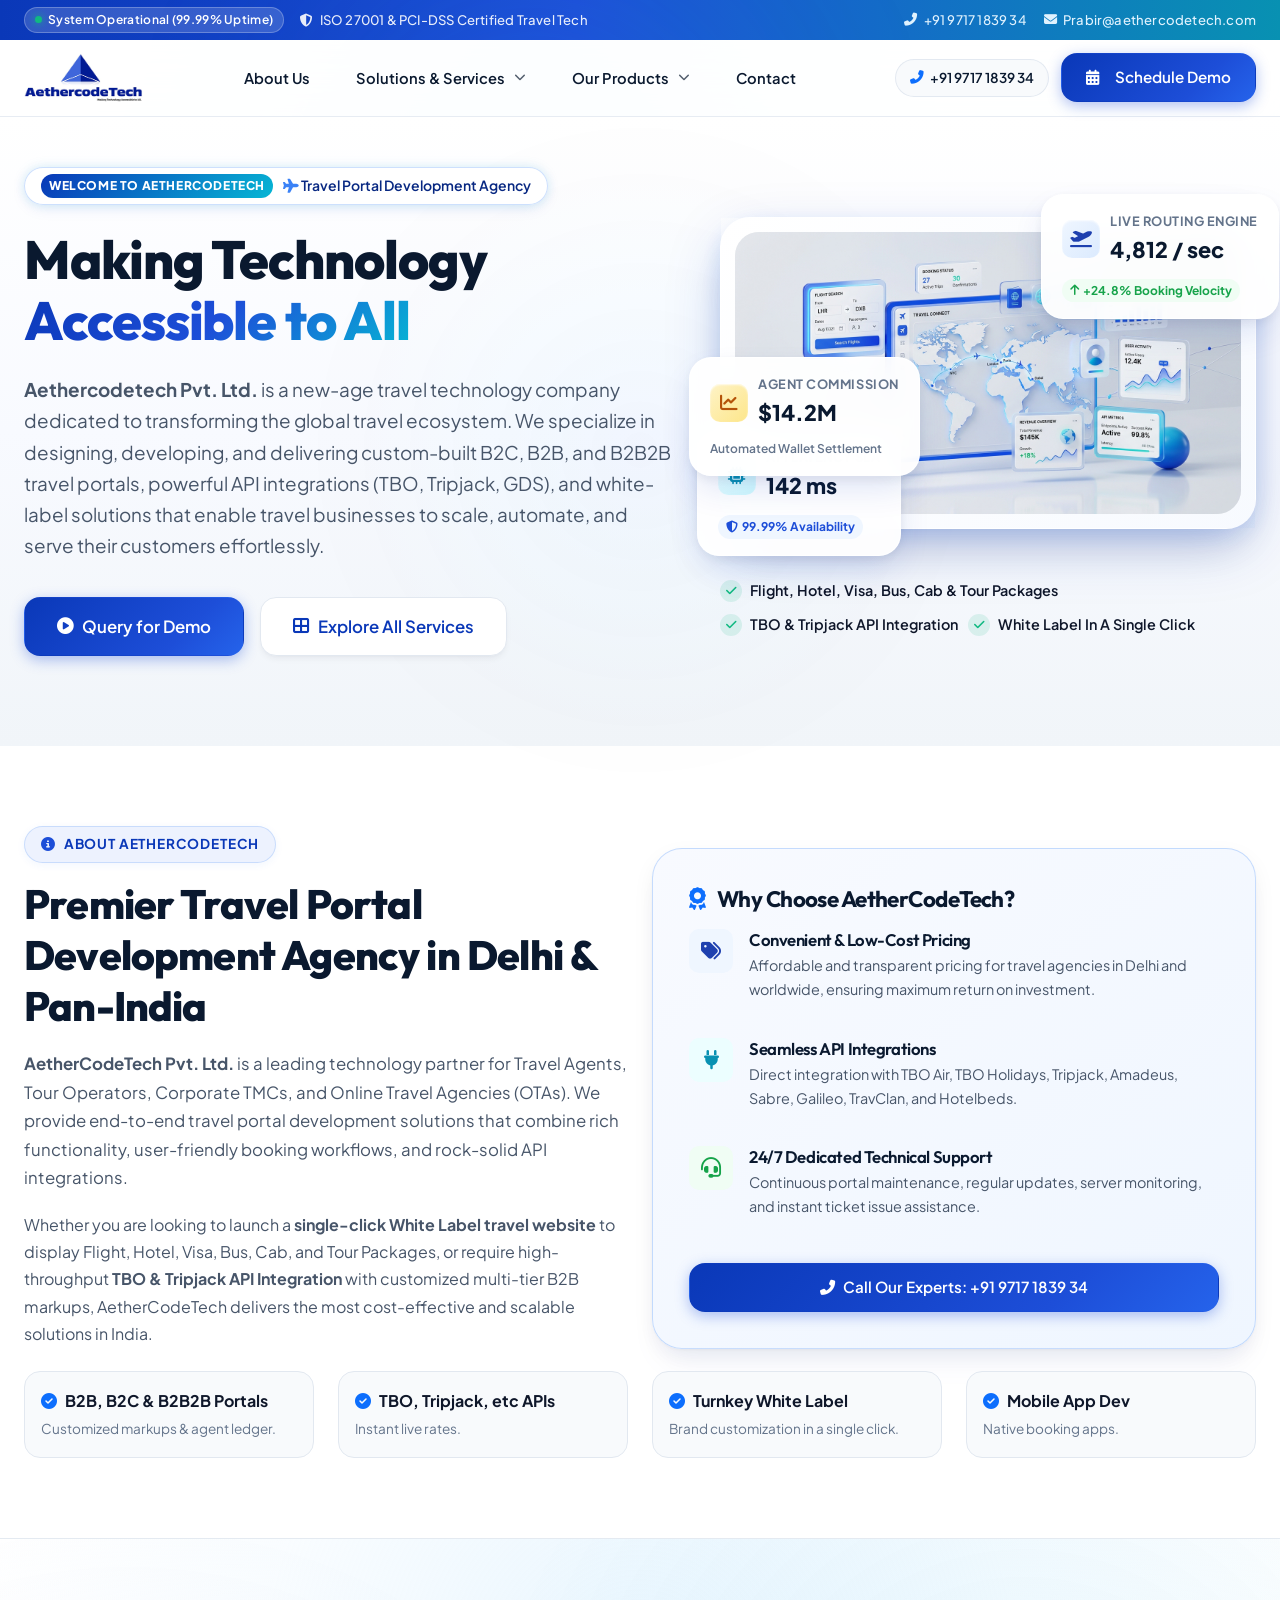
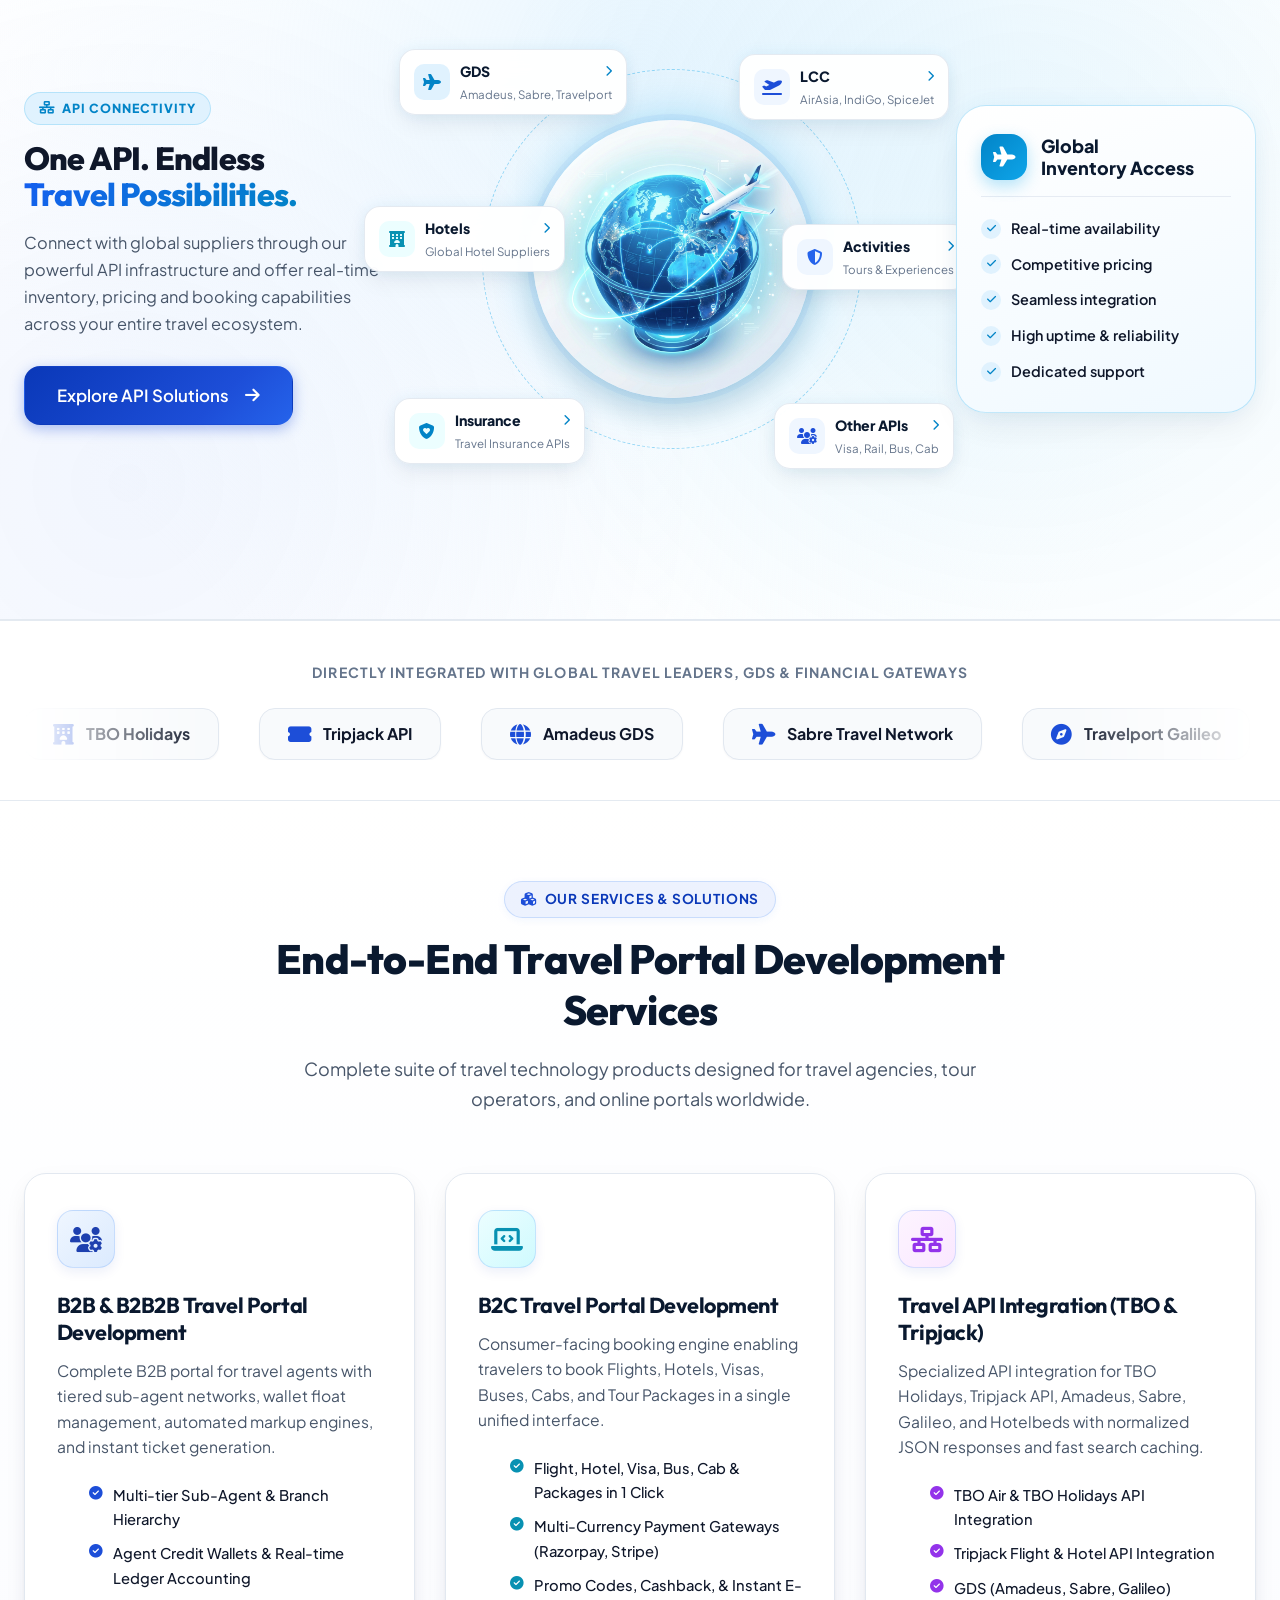
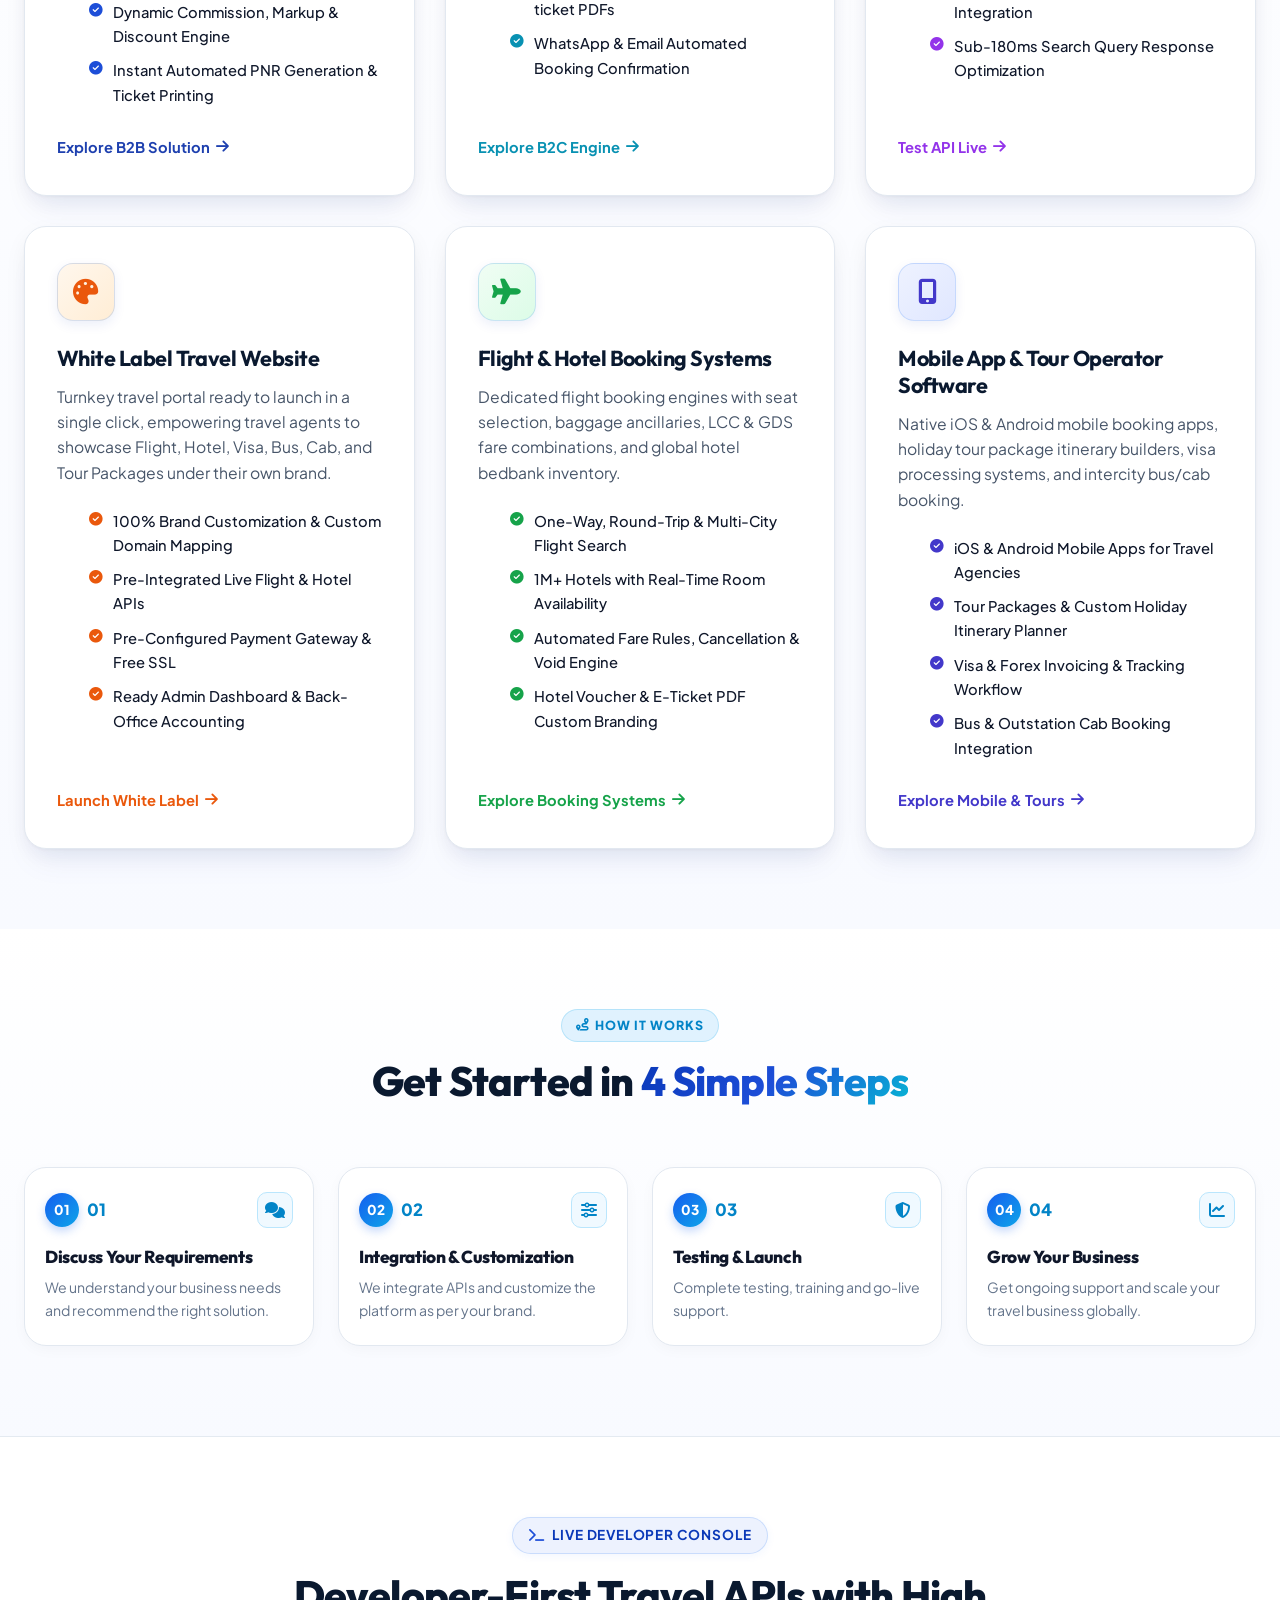
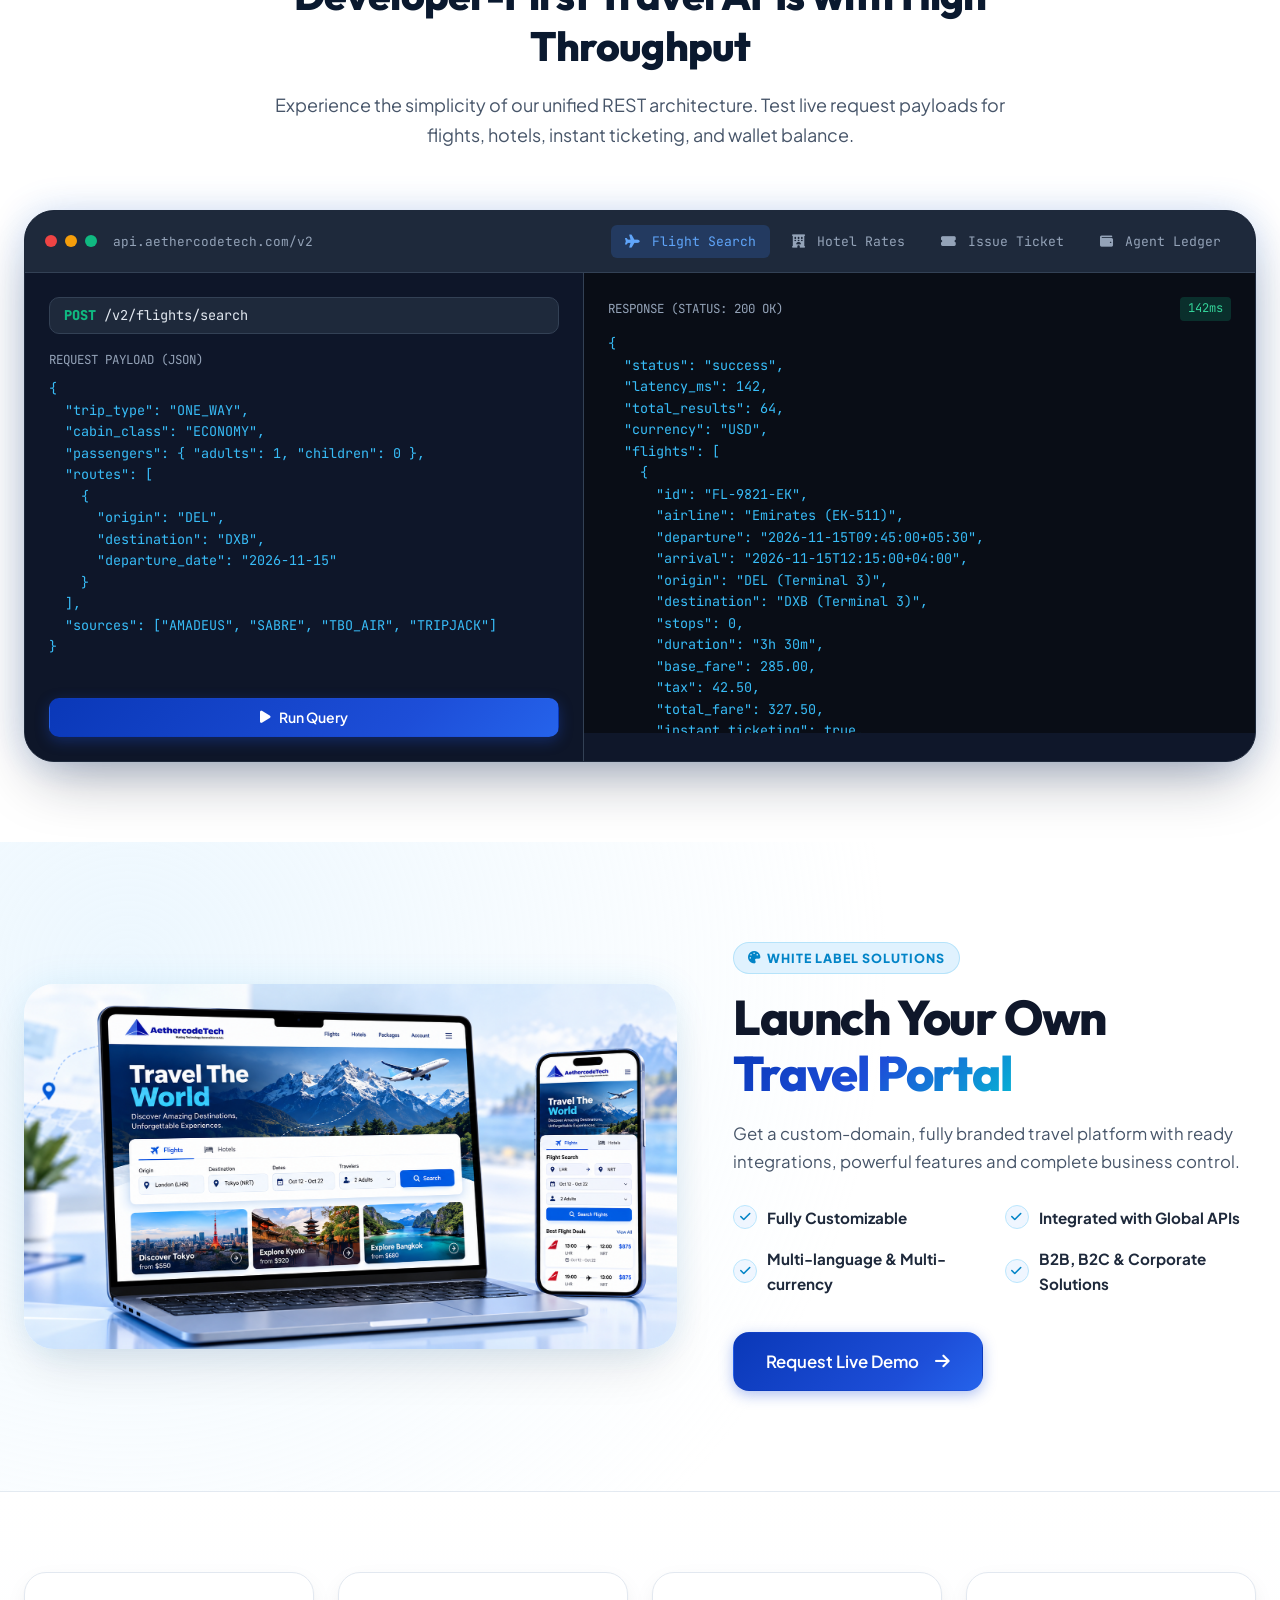
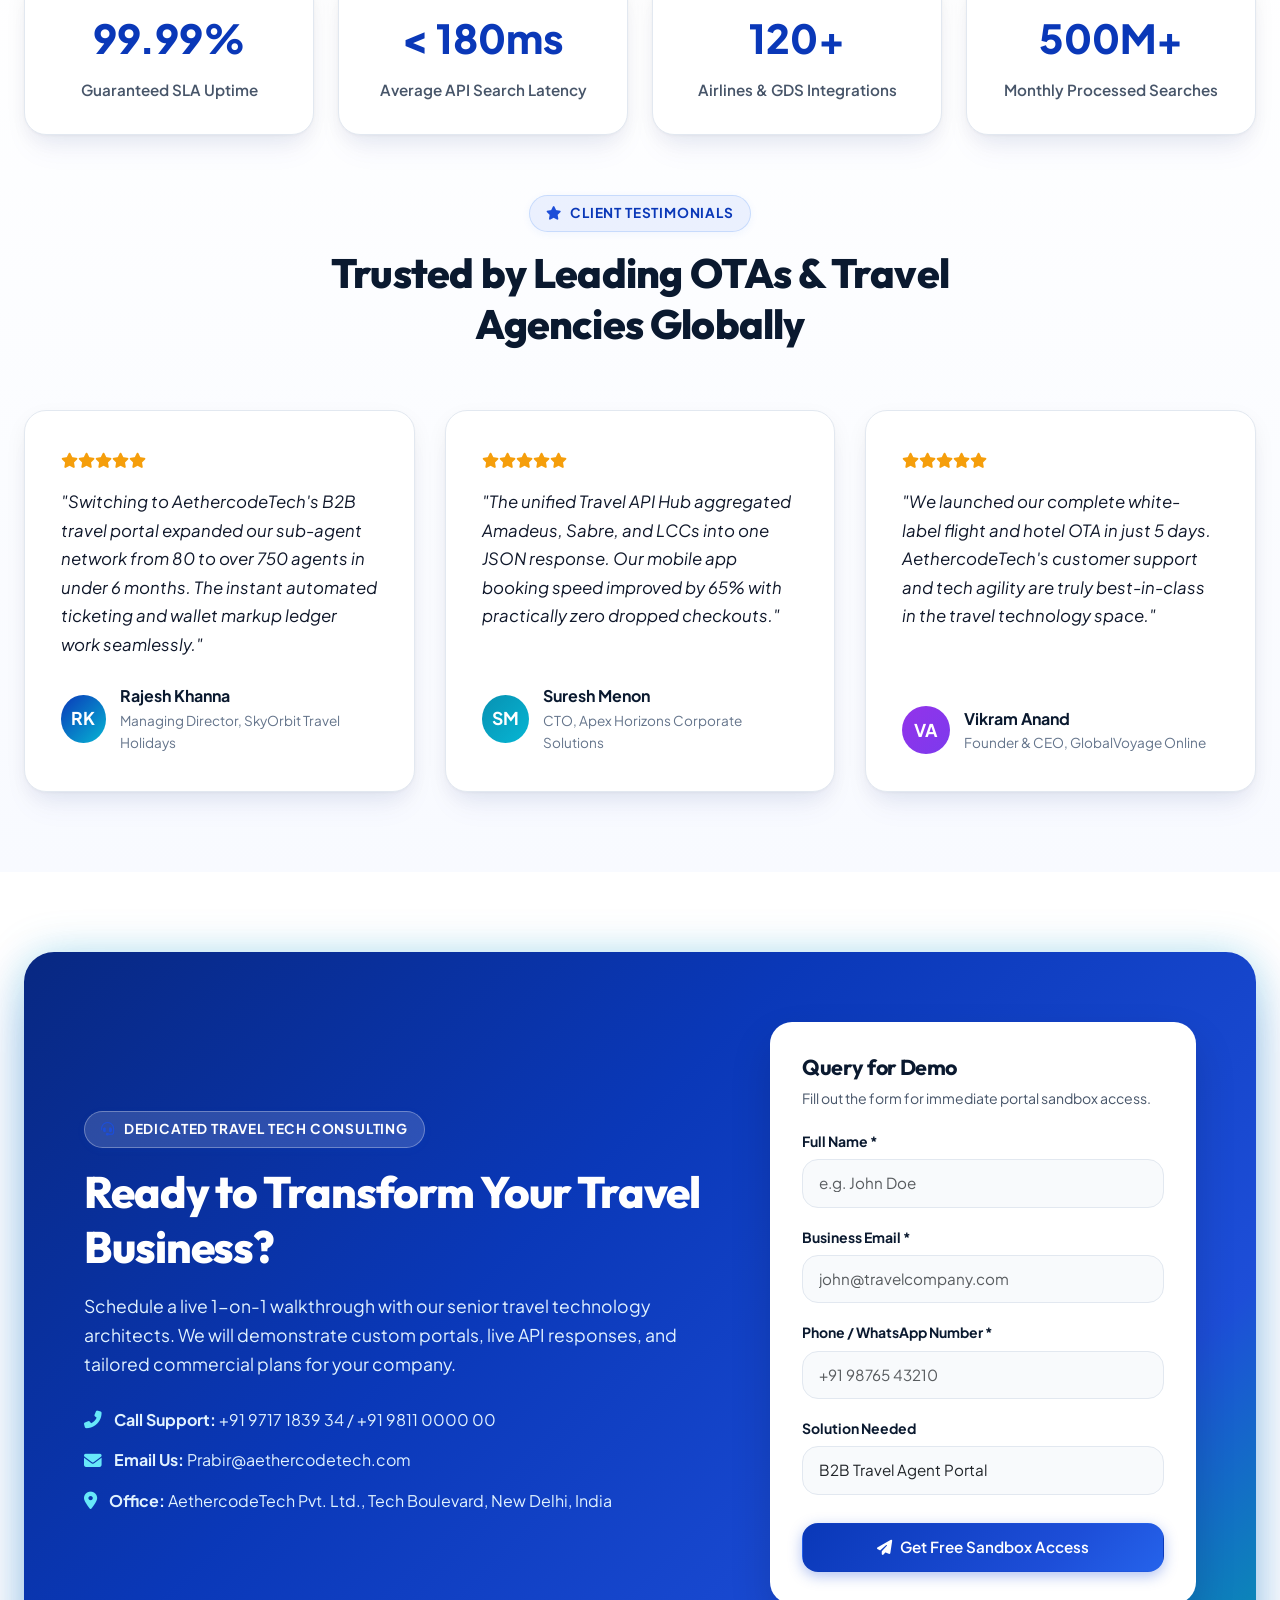
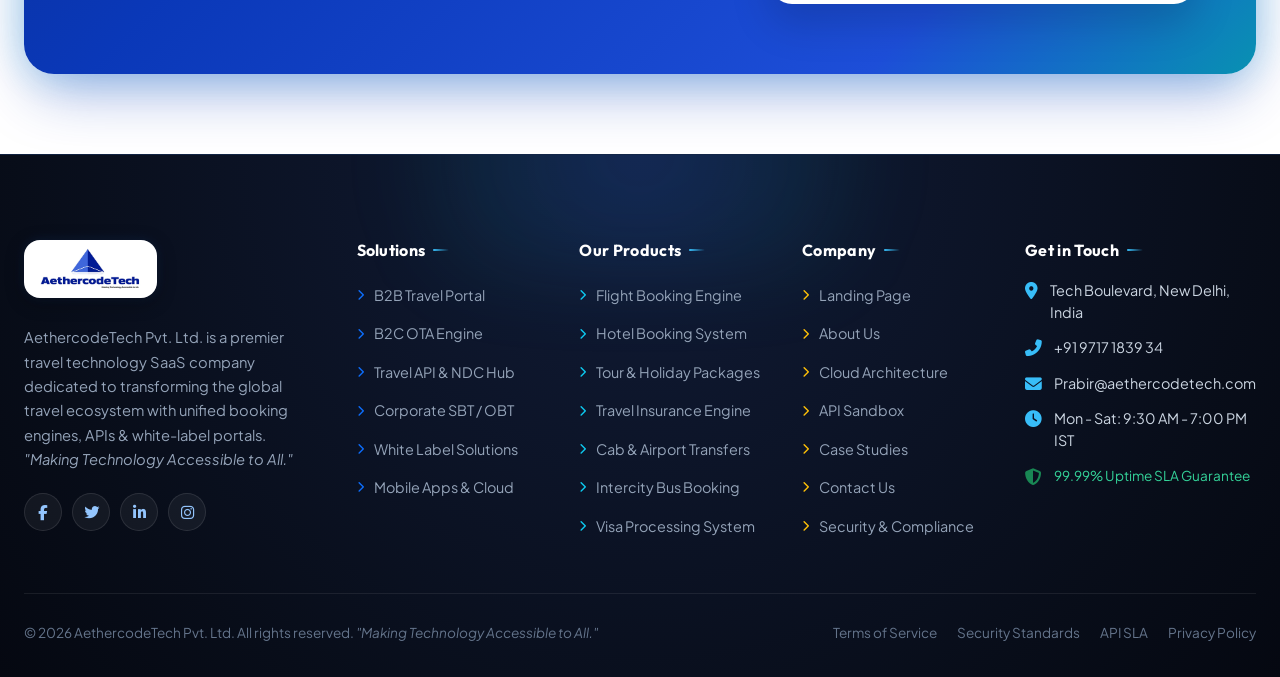
==== index.html @ 8afd0319 "'ewn'" ====
<!DOCTYPE html>
<html lang="en">

<head>
  <meta charset="UTF-8">
  <meta name="viewport" content="width=device-width, initial-scale=1.0">
  <title>AethercodeTech | Travel Technology Solutions & Enterprise B2B/B2C Portals</title>

  <!-- SEO Meta Tags -->
  <meta name="description"
    content="AethercodeTech is a premier travel technology SaaS company providing custom B2B/B2C travel portals, GDS & NDC API integrations, white-label booking engines, and corporate travel software. Making Technology Accessible to All.">
  <meta name="keywords"
    content="AethercodeTech, Travel Portal Development, B2B Travel Portal, B2C Travel Portal, Travel API Integration, Amadeus API, Sabre GDS, TBO Holidays API, Tripjack Integration, White Label Travel Website, Corporate Self Booking Tool, Travel Technology Company Delhi India">
  <meta name="robots" content="index, follow">

  <!-- Open Graph / Social Meta -->
  <meta property="og:type" content="website">
  <meta property="og:url" content="https://aethercodetech.com/">
  <meta property="og:title" content="AethercodeTech - Making Technology Accessible to All">
  <meta property="og:description"
    content="Next-Generation Travel Technology SaaS Platform, Custom Portals, and Unified Travel APIs.">
  <meta property="og:image" content="assets/images/logo.png">

  <!-- Favicon -->
  <link rel="icon" type="image/png" href="assets/images/logo.png">

  <!-- Google Fonts: Plus Jakarta Sans & JetBrains Mono -->
  <link rel="preconnect" href="https://fonts.googleapis.com">
  <link rel="preconnect" href="https://fonts.gstatic.com" crossorigin>
  <link
    href="https://fonts.googleapis.com/css2?family=Plus+Jakarta+Sans:ital,wght@0,300;0,400;0,500;0,600;0,700;0,800;1,400;1,600&family=JetBrains+Mono:wght@400;500;600&display=swap"
    rel="stylesheet">

  <!-- Bootstrap 5.3.3 CSS & Bootstrap Icons -->
  <link href="https://cdn.jsdelivr.net/npm/bootstrap@5.3.3/dist/css/bootstrap.min.css" rel="stylesheet"
    integrity="sha384-QWTKZyjpPEjISv5WaRU9OFeRpok6YctnYmDr5pNlyT2bRjXh0JMhjY6hW+ALEwIH" crossorigin="anonymous">
  <link rel="stylesheet" href="https://cdn.jsdelivr.net/npm/bootstrap-icons@1.11.3/font/bootstrap-icons.min.css">

  <!-- FontAwesome 6.5.2 Icons -->
  <link rel="stylesheet" href="https://cdnjs.cloudflare.com/ajax/libs/font-awesome/6.5.2/css/all.min.css"
    integrity="sha512-SnH5WK+bZxgPHs44uWIX+LLJAJ9/2PkPKZ5QiAj6Ta86w+fsb2TkcmfRyVX3pBnMFcV7oQPJkl9QevSCWr3W6A=="
    crossorigin="anonymous" referrerpolicy="no-referrer">

  <!-- Custom Theme & Component Stylesheets -->
  <link rel="stylesheet" href="assets/css/theme.css">
  <link rel="stylesheet" href="assets/css/components.css">
  <link rel="stylesheet" href="assets/css/animations.css">

  <!-- AOS (Animate On Scroll) CSS -->
  <link rel="stylesheet" href="https://cdn.jsdelivr.net/npm/aos@2.3.4/dist/aos.css">
</head>

<body>

  <!-- Ambient Light Particle & Glow Canvas -->
  <canvas id="ambient-canvas"></canvas>

  <!-- Ambient Blue Lighting Blobs -->
  <div class="bg-ambient-glow glow-blue-1"></div>
  <div class="bg-ambient-glow glow-blue-2"></div>
  <div class="bg-ambient-glow glow-blue-3"></div>

  <!-- Top Announcement Bar -->
  <div class="top-announcement-bar">
    <div class="container container-wide">
      <div class="announcement-inner">
        <div class="announcement-left">
          <span class="status-badge"><span class="status-dot"></span> System Operational (99.99% Uptime)</span>
          <span class="d-none d-md-inline" style="opacity: 0.9;"><i class="fas fa-shield-alt me-1"></i> ISO 27001 &
            PCI-DSS Certified Travel Tech</span>
        </div>
        <div class="announcement-right">
          <a href="tel:+919717183934" class="announcement-link"><i class="fas fa-phone-alt"></i> +91 9717 1839 34</a>
          <a href="mailto:Prabir@aethercodetech.com" class="announcement-link"><i class="fas fa-envelope"></i>
            Prabir@aethercodetech.com</a>
        </div>
      </div>
    </div>
  </div>

  <!-- Main Navigation Header -->
  <header class="site-header">
    <div class="container container-wide">
      <div class="navbar-container">
        <!-- Logo -->
        <a href="#hero" class="brand-logo-wrapper">
          <img src="assets/images/logo.png" alt="AethercodeTech Logo" class="brand-logo-img">
        </a>

        <!-- Desktop Navigation Links with SaaS Dropdowns -->
        <nav>
          <ul class="nav-links">
            <li class="nav-item"><a href="about.html" class="nav-link">About Us</a></li>
            <!-- Dropdown 1: Solutions & Services -->
            <li class="nav-item dropdown">
              <a href="services.html" class="nav-link">
                Solutions & Services <i class="fas fa-chevron-down ms-1"></i>
              </a>
              <div class="dropdown-menu-custom dropdown-solutions">
                <div class="dropdown-grid-2">
                  <a href="services.html#tab-b2b" class="dropdown-item-card">
                    <div class="dropdown-item-icon"><i class="fas fa-users-cog"></i></div>
                    <div>
                      <div class="dropdown-item-title">B2B Agent Portal</div>
                      <div class="dropdown-item-desc">Multi-tier agency network, markups & credit wallet ledger.</div>
                    </div>
                  </a>
                  <a href="services.html#tab-b2c" class="dropdown-item-card">
                    <div class="dropdown-item-icon" style="background: #ecfeff; color: #0891b2;"><i
                        class="fas fa-globe"></i></div>
                    <div>
                      <div class="dropdown-item-title">B2C OTA Engine</div>
                      <div class="dropdown-item-desc">High-speed flight, hotel & package consumer booking engine.</div>
                    </div>
                  </a>
                  <a href="services.html#tab-api" class="dropdown-item-card">
                    <div class="dropdown-item-icon" style="background: #fdf4ff; color: #9333ea;"><i
                        class="fas fa-network-wired"></i></div>
                    <div>
                      <div class="dropdown-item-title">Travel API & NDC Hub</div>
                      <div class="dropdown-item-desc">Unified REST API for 120+ airlines, GDS & 1M+ hotels.</div>
                    </div>
                  </a>
                  <a href="services.html#tab-sbt" class="dropdown-item-card">
                    <div class="dropdown-item-icon" style="background: #f0fdf4; color: #16a34a;"><i
                        class="fas fa-building"></i></div>
                    <div>
                      <div class="dropdown-item-title">Corporate Travel (SBT)</div>
                      <div class="dropdown-item-desc">Policy compliance, manager approvals & GST invoicing.</div>
                    </div>
                  </a>
                  <a href="services.html#tab-whitelabel" class="dropdown-item-card">
                    <div class="dropdown-item-icon" style="background: #fff7ed; color: #ea580c;"><i
                        class="fas fa-palette"></i></div>
                    <div>
                      <div class="dropdown-item-title">White-Label Portals</div>
                      <div class="dropdown-item-desc">Launch turnkey branded travel agency portal in 7 days.</div>
                    </div>
                  </a>
                  <a href="services.html#tab-mobile" class="dropdown-item-card">
                    <div class="dropdown-item-icon" style="background: #eef2ff; color: #4338ca;"><i
                        class="fas fa-mobile-alt"></i></div>
                    <div>
                      <div class="dropdown-item-title">Mobile Apps & Cloud IT</div>
                      <div class="dropdown-item-desc">iOS & Android Flutter apps, microservices & ERP sync.</div>
                    </div>
                  </a>
                </div>
                <div class="dropdown-bottom-bar">
                  <span><i class="fas fa-bolt text-primary me-1"></i> Need custom architectural integration?</span>
                  <a href="services.html" class="trigger-demo-modal">Consult Our Solutions Architect <i
                      class="fas fa-arrow-right"></i></a>
                </div>
              </div>
            </li>

            <!-- Dropdown 2: Our Products -->
            <li class="nav-item dropdown">
              <a href="products.html" class="nav-link">
                Our Products <i class="fas fa-chevron-down ms-1"></i>
              </a>
              <div class="dropdown-menu-custom dropdown-products-mega">
                <div class="dropdown-products-container">

                  <!-- Left / Center: Categorized Products -->
                  <div class="dropdown-products-main">

                    <!-- Category 1: Core Travel Engines -->
                    <div class="dropdown-col">
                      <div class="dropdown-col-heading">
                        <i class="fas fa-layer-group text-primary me-2"></i> Travel Booking Engines
                      </div>
                      <div class="dropdown-items-stack">
                        <a href="products.html#tab-flight" class="dropdown-item-card">
                          <div class="dropdown-item-icon icon-blue"><i class="fas fa-plane-departure"></i></div>
                          <div class="dropdown-item-content">
                            <div class="dropdown-item-title">Flight Booking Engine</div>
                            <div class="dropdown-item-desc">GDS, LCC & NDC aggregation with auto-ticketing.</div>
                          </div>
                        </a>
                        <a href="products.html#tab-hotel" class="dropdown-item-card">
                          <div class="dropdown-item-icon icon-cyan"><i class="fas fa-hotel"></i></div>
                          <div class="dropdown-item-content">
                            <div class="dropdown-item-title">Hotel Booking System</div>
                            <div class="dropdown-item-desc">1M+ global hotels with real-time rate parity.</div>
                          </div>
                        </a>
                        <a href="products.html#tab-tours" class="dropdown-item-card">
                          <div class="dropdown-item-icon icon-teal"><i class="fas fa-umbrella-beach"></i></div>
                          <div class="dropdown-item-content">
                            <div class="dropdown-item-title">Tour & Holiday Packages</div>
                            <div class="dropdown-item-desc">Dynamic holiday itineraries & quotation engine.</div>
                          </div>
                        </a>
                        <a href="products.html#tab-insurance" class="dropdown-item-card">
                          <div class="dropdown-item-icon icon-emerald"><i class="fas fa-shield-heart"></i></div>
                          <div class="dropdown-item-content">
                            <div class="dropdown-item-title">Travel Insurance Engine</div>
                            <div class="dropdown-item-desc">Overseas, domestic & instant policy issuance.</div>
                          </div>
                        </a>
                      </div>
                    </div>

                    <!-- Category 2: Mobility & Ancillaries -->
                    <div class="dropdown-col">
                      <div class="dropdown-col-heading">
                        <i class="fas fa-route text-primary me-2"></i> Mobility & Ancillary Services
                      </div>
                      <div class="dropdown-items-stack">
                        <a href="products.html#tab-cabs" class="dropdown-item-card">
                          <div class="dropdown-item-icon icon-amber"><i class="fas fa-taxi"></i></div>
                          <div class="dropdown-item-content">
                            <div class="dropdown-item-title">Cab & Airport Transfers</div>
                            <div class="dropdown-item-desc">Outstation, local & transfer dispatch integrations.</div>
                          </div>
                        </a>
                        <a href="products.html#tab-bus" class="dropdown-item-card">
                          <div class="dropdown-item-icon icon-rose"><i class="fas fa-bus"></i></div>
                          <div class="dropdown-item-content">
                            <div class="dropdown-item-title">Intercity Bus Booking</div>
                            <div class="dropdown-item-desc">Pan-India bus routes with seat deck selector.</div>
                          </div>
                        </a>
                        <a href="products.html#tab-visa" class="dropdown-item-card">
                          <div class="dropdown-item-icon icon-purple"><i class="fas fa-passport"></i></div>
                          <div class="dropdown-item-content">
                            <div class="dropdown-item-title">Visa Processing System</div>
                            <div class="dropdown-item-desc">eVisa applications, checklist & live tracking.</div>
                          </div>
                        </a>
                      </div>
                    </div>

                  </div>

                  <!-- Right Column: Featured Spotlight Card -->
                  <div class="dropdown-spotlight-card">
                    <div>
                      <div class="spotlight-badge"><i class="fas fa-layer-group text-primary"></i> Standalone & API Suites</div>
                      <div class="spotlight-img-wrap">
                        <div class="spotlight-card-icon"><i class="fas fa-cubes"></i></div>
                        <h4 class="spotlight-title">Unified Booking Engines</h4>
                      </div>
                      <p class="spotlight-desc">Modular booking engines for Flights, Hotels, Tours, Visas, Buses, Cabs & Insurance with live UI designs.</p>
                      <ul class="spotlight-list">
                        <li><i class="fas fa-check-circle text-success"></i> Standalone or API integrations</li>
                        <li><i class="fas fa-check-circle text-success"></i> Real-time multi-supplier inventory</li>
                        <li><i class="fas fa-check-circle text-success"></i> White-label ready interfaces</li>
                      </ul>
                    </div>
                    <a href="products.html" class="btn btn-primary btn-sm w-100 mt-2">
                      <i class="fas fa-layer-group me-1"></i> View All Products
                    </a>
                  </div>

                </div>

                <!-- Dropdown Footer -->
                <div class="dropdown-bottom-bar">
                  <div class="dropdown-bottom-links">
                    <a href="#api-sandbox"><i class="fas fa-terminal text-primary me-1"></i> Interactive API Sandbox</a>
                    <span class="dropdown-divider-dot">•</span>
                    <a href="about.html#architecture"><i class="fas fa-server text-primary me-1"></i> Cloud Architecture</a>
                    <span class="dropdown-divider-dot">•</span>
                    <a href="mailto:Prabir@aethercodetech.com"><i class="fas fa-headset text-primary me-1"></i> 24/7 Tech Support</a>
                  </div>
                  <a href="products.html" class="dropdown-view-all">
                    Explore All Products <i class="fas fa-arrow-right ms-1"></i>
                  </a>
                </div>

              </div>
            </li>
            <li class="nav-item"><a href="contact.html" class="nav-link">Contact</a></li>
          </ul>
        </nav>

        <!-- Navigation CTAs -->
        <div class="header-cta-group">
          <a href="tel:+919717183934" class="btn-header-phone d-none d-xl-inline-flex">
            <i class="fas fa-phone-alt text-primary"></i> +91 9717 1839 34
          </a>
          <a href="#" class="btn btn-primary sheen-effect trigger-demo-modal d-none d-sm-inline-flex">
            <i class="fas fa-calendar-alt me-2"></i> Schedule Demo
          </a>
          <button class="mobile-nav-toggle d-lg-none" aria-label="Toggle Navigation">
            <i class="fas fa-bars"></i>
          </button>
        </div>

      </div>
    </div>
  </header>

  <!-- Mobile Drawer Menu -->
  <div class="mobile-drawer" id="mobile-drawer-menu">
    <div class="mobile-drawer-content">
      <ul class="mobile-nav-list">
        <li><a href="index.html" class="mobile-nav-link active"><i class="fas fa-home me-2"></i> Home</a></li>
        <li><a href="services.html" class="mobile-nav-link"><i class="fas fa-cubes me-2"></i> Solutions & Services</a></li>
        <li><a href="products.html" class="mobile-nav-link"><i class="fas fa-layer-group me-2"></i> Products Suite</a></li>
        <li><a href="about.html" class="mobile-nav-link"><i class="fas fa-info-circle me-2"></i> About Us</a></li>
        <li><a href="contact.html" class="mobile-nav-link"><i class="fas fa-envelope me-2"></i> Contact Us</a></li>
      </ul>
      <div class="mobile-drawer-cta mt-4">
        <a href="tel:+919717183934" class="btn btn-outline-primary w-100 mb-2">
          <i class="fas fa-phone-alt me-2"></i> +91 9717 1839 34
        </a>
        <a href="#" class="btn btn-primary w-100 trigger-demo-modal">
          <i class="fas fa-calendar-alt me-2"></i> Schedule Demo
        </a>
      </div>
    </div>
  </div>

  <main>
    <!-- HERO SECTION (MATCHING AETHERCODETECH LIVE CONTENT) -->
    <section id="hero" class="hero-section tech-grid-pattern">
      <div class="container container-wide">
        <div class="hero-grid">

          <!-- Left Hero Content -->
          <div class="hero-content" data-aos="fade-right" data-aos-duration="800">
            <div class="hero-pill-badge">
              <span class="badge-sparkle">Welcome to AetherCodeTech</span>
              <span class="badge-text"><i class="fas fa-plane" style="color: #3b82f6;"></i> Travel Portal Development
                Agency</span>
            </div>

            <h1 class="hero-title">
              Making Technology <br>
              <span class="text-gradient-blue">Accessible to All</span>
            </h1>

            <p class="hero-subtitle">
              <strong>Aethercodetech Pvt. Ltd.</strong> is a new-age travel technology company dedicated to transforming
              the global travel ecosystem. We specialize in designing, developing, and delivering custom-built B2C, B2B,
              and B2B2B travel portals, powerful API integrations (TBO, Tripjack, GDS), and white-label solutions that
              enable travel businesses to scale, automate, and serve their customers effortlessly.
            </p>

            <div class="hero-cta-group">
              <a href="#" class="btn btn-primary btn-lg btn-glow trigger-demo-modal">
                <i class="fas fa-play-circle"></i> Query for Demo
              </a>
              <a href="#services" class="btn btn-secondary btn-lg">
                <i class="fas fa-th-large"></i> Explore All Services
              </a>
            </div>
          </div>

          <!-- Right Hero Visual with Floating UI Cards & Layered Shadows -->
          <div class="hero-visual-wrapper" data-aos="fade-left" data-aos-duration="800" data-aos-delay="150">
            <div class="hero-main-card hover-lift">
              <div class="hero-image-container">
                <img src="assets/images/saas-light-hero.jpg" alt="AethercodeTech Cloud SaaS Platform Showcase">
              </div>

              <!-- Floating UI Card 1: Live Flight Traffic -->
              <div class="floating-card floating-card-1">
                <div class="floating-card-header">
                  <div class="card-icon-bubble"><i class="fas fa-plane-departure"></i></div>
                  <div>
                    <div class="card-title-sm">Live Routing Engine</div>
                    <div class="card-value-lg">4,812 / sec</div>
                  </div>
                </div>
                <div class="card-badge-success">
                  <i class="fas fa-arrow-up"></i> +24.8% Booking Velocity
                </div>
              </div>

              <!-- Floating UI Card 2: API Metrics & Latency -->
              <div class="floating-card floating-card-2">
                <div class="floating-card-header">
                  <div class="card-icon-bubble"
                    style="background: linear-gradient(135deg, #ecfeff, #cffafe); color: #0891b2;">
                    <i class="fas fa-microchip"></i>
                  </div>
                  <div>
                    <div class="card-title-sm">API Latency SLA</div>
                    <div class="card-value-lg">142 ms</div>
                  </div>
                </div>
                <div class="card-badge-success" style="background: #eff6ff; color: #1d4ed8;">
                  <i class="fas fa-shield-alt"></i> 99.99% Availability
                </div>
              </div>

              <!-- Floating UI Card 3: Instant Markup Revenue -->
              <div class="floating-card floating-card-3">
                <div class="floating-card-header">
                  <div class="card-icon-bubble"
                    style="background: linear-gradient(135deg, #fef3c7, #fde68a); color: #b45309;">
                    <i class="fas fa-chart-line"></i>
                  </div>
                  <div>
                    <div class="card-title-sm">Agent Commission</div>
                    <div class="card-value-lg">$14.2M</div>
                  </div>
                </div>
                <div style="font-size: 0.75rem; color: var(--text-subtle); font-weight: 600;">
                  Automated Wallet Settlement
                </div>
              </div>

            </div>

            <div class="hero-features-list">
              <div class="hero-feature-item">
                <span class="hero-feature-icon"><i class="fas fa-check"></i></span>
                <span>Flight, Hotel, Visa, Bus, Cab & Tour Packages</span>
              </div>
              <div class="hero-feature-item">
                <span class="hero-feature-icon"><i class="fas fa-check"></i></span>
                <span>TBO & Tripjack API Integration</span>
              </div>
              <div class="hero-feature-item">
                <span class="hero-feature-icon"><i class="fas fa-check"></i></span>
                <span>White Label In A Single Click</span>
              </div>
            </div>
          </div>
        </div>

        <!-- 4-Column Stat Metrics Banner in Hero -->
        <!-- <div class="api-stats-strip" data-aos="fade-up" data-aos-duration="800" data-aos-delay="250" style="margin-top: 48px;">
          <div class="api-stat-box">
            <div class="api-stat-circle">
              <i class="fas fa-globe"></i>
            </div>
            <div>
              <div class="api-stat-num">100+</div>
              <div class="api-stat-label">Global Suppliers</div>
            </div>
          </div>

          <div class="api-stat-box">
            <div class="api-stat-circle" style="background: #eff6ff; color: #1e40af;">
              <i class="fas fa-hotel"></i>
            </div>
            <div>
              <div class="api-stat-num">1M+</div>
              <div class="api-stat-label">Hotel Properties</div>
            </div>
          </div>

          <div class="api-stat-box">
            <div class="api-stat-circle" style="background: #eff6ff; color: #0284c7;">
              <i class="fas fa-plane"></i>
            </div>
            <div>
              <div class="api-stat-num">500+</div>
              <div class="api-stat-label">Airlines (GDS + LCC)</div>
            </div>
          </div>

          <div class="api-stat-box">
            <div class="api-stat-circle" style="background: #e0f2fe; color: #0369a1;">
              <i class="fas fa-map-marker-alt"></i>
            </div>
            <div>
              <div class="api-stat-num">190+</div>
              <div class="api-stat-label">Countries Coverage</div>
            </div>
          </div>
        </div> -->

      </div>
    </section>

    <!-- ABOUT AETHERCODETECH OVERVIEW SECTION -->
    <section id="about" class="section-spacing"
      style="background: #ffffff; border-bottom: 1px solid var(--border-subtle);">
      <div class="container">
        <div class="row align-items-center">
          <div class="col-lg-6" data-aos="fade-right">
            <div class="section-tag"><i class="fas fa-info-circle"></i> About AetherCodeTech</div>
            <h2 class="section-title">Premier Travel Portal Development Agency in Delhi & Pan-India</h2>
            <p style="font-size: 1.05rem; color: var(--text-muted); line-height: 1.7; margin-bottom: 18px;">
              <strong>AetherCodeTech Pvt. Ltd.</strong> is a leading technology partner for Travel Agents, Tour
              Operators, Corporate TMCs, and Online Travel Agencies (OTAs). We provide end-to-end travel portal
              development solutions that combine rich functionality, user-friendly booking workflows, and rock-solid API
              integrations.
            </p>
            <p style="font-size: 1rem; color: var(--text-muted); line-height: 1.7; margin-bottom: 24px;">
              Whether you are looking to launch a <strong>single-click White Label travel website</strong> to display
              Flight, Hotel, Visa, Bus, Cab, and Tour Packages, or require high-throughput <strong>TBO & Tripjack API
                Integration</strong> with customized multi-tier B2B markups, AetherCodeTech delivers the most
              cost-effective and scalable solutions in India.
            </p>
          </div>

          <div class="col-lg-6" data-aos="fade-left" data-aos-delay="150">
            <div
              style="background: linear-gradient(145deg, #f8faff 0%, #eff6ff 100%); border: 1px solid var(--border-glow); border-radius: var(--radius-xl); padding: 36px; box-shadow: var(--shadow-card-layered);">
              <h3 style="font-size: 1.4rem; margin-bottom: 16px; color: var(--text-heading);"><i
                  class="fas fa-award text-primary me-2"></i> Why Choose AetherCodeTech?</h3>

              <div style="display: flex; gap: 16px; margin-bottom: 20px;">
                <div
                  style="width: 44px; height: 44px; border-radius: var(--radius-sm); background: #eff6ff; color: var(--primary-700); display: flex; align-items: center; justify-content: center; font-size: 1.25rem; flex-shrink: 0;">
                  <i class="fas fa-tags"></i>
                </div>
                <div>
                  <h4 style="font-size: 1.05rem; margin-bottom: 4px;">Convenient & Low-Cost Pricing</h4>
                  <p style="font-size: 0.9rem; color: var(--text-muted);">Affordable and transparent pricing for travel
                    agencies in Delhi and worldwide, ensuring maximum return on investment.</p>
                </div>
              </div>

              <div style="display: flex; gap: 16px; margin-bottom: 20px;">
                <div
                  style="width: 44px; height: 44px; border-radius: var(--radius-sm); background: #ecfeff; color: #0891b2; display: flex; align-items: center; justify-content: center; font-size: 1.25rem; flex-shrink: 0;">
                  <i class="fas fa-plug"></i>
                </div>
                <div>
                  <h4 style="font-size: 1.05rem; margin-bottom: 4px;">Seamless API Integrations</h4>
                  <p style="font-size: 0.9rem; color: var(--text-muted);">Direct integration with TBO Air, TBO Holidays,
                    Tripjack, Amadeus, Sabre, Galileo, TravClan, and Hotelbeds.</p>
                </div>
              </div>

              <div style="display: flex; gap: 16px;">
                <div
                  style="width: 44px; height: 44px; border-radius: var(--radius-sm); background: #f0fdf4; color: #16a34a; display: flex; align-items: center; justify-content: center; font-size: 1.25rem; flex-shrink: 0;">
                  <i class="fas fa-headset"></i>
                </div>
                <div>
                  <h4 style="font-size: 1.05rem; margin-bottom: 4px;">24/7 Dedicated Technical Support</h4>
                  <p style="font-size: 0.9rem; color: var(--text-muted);">Continuous portal maintenance, regular
                    updates, server monitoring, and instant ticket issue assistance.</p>
                </div>
              </div>

              <div style="margin-top: 28px; text-align: center;">
                <a href="tel:+919717183934" class="btn btn-primary btn-glow" style="width: 100%;">
                  <i class="fas fa-phone-alt"></i> Call Our Experts: +91 9717 1839 34
                </a>
              </div>
            </div>
          </div>

          <div class="col-sm-6 col-md-3" data-aos="fade-up" data-aos-delay="100">
            <div
              style="background: var(--bg-surface); padding: 16px; border-radius: var(--radius-md); border: 1px solid var(--border-light);">
              <i class="fas fa-check-circle text-primary me-2"></i><strong>B2B, B2C & B2B2B Portals</strong>
              <div style="font-size: 0.85rem; color: var(--text-subtle); margin-top: 4px;">Customized markups &
                agent ledger.</div>
            </div>
          </div>
          <div class="col-sm-6 col-md-3" data-aos="fade-up" data-aos-delay="200">
            <div
              style="background: var(--bg-surface); padding: 16px; border-radius: var(--radius-md); border: 1px solid var(--border-light);">
              <i class="fas fa-check-circle text-primary me-2"></i><strong>TBO, Tripjack, etc APIs</strong>
              <div style="font-size: 0.85rem; color: var(--text-subtle); margin-top: 4px;">Instant live rates.</div>
            </div>
          </div>
          <div class="col-sm-6 col-md-3" data-aos="fade-up" data-aos-delay="300">
            <div
              style="background: var(--bg-surface); padding: 16px; border-radius: var(--radius-md); border: 1px solid var(--border-light);">
              <i class="fas fa-check-circle text-primary me-2"></i><strong>Turnkey White Label</strong>
              <div style="font-size: 0.85rem; color: var(--text-subtle); margin-top: 4px;">Brand customization in a
                single click.</div>
            </div>
          </div>
          <div class="col-sm-6 col-md-3" data-aos="fade-up" data-aos-delay="400">
            <div
              style="background: var(--bg-surface); padding: 16px; border-radius: var(--radius-md); border: 1px solid var(--border-light);">
              <i class="fas fa-check-circle text-primary me-2"></i><strong>Mobile App Dev</strong>
              <div style="font-size: 0.85rem; color: var(--text-subtle); margin-top: 4px;">Native booking apps.</div>
            </div>
          </div>
        </div>
      </div>
    </section>

    <!-- API CONNECTIVITY HUB SECTION (One API. Endless Travel Possibilities) -->
    <section id="api-connectivity-hub" class="api-connectivity-section">
      <div class="api-conn-ambient-wave"></div>
      <div class="container container-wide">

        <!-- Main 3-Column Visual Grid -->
        <div class="api-conn-grid-layout">

          <!-- Left Column: Title, Subtitle, CTA & Mini Badges -->
          <div data-aos="fade-right" data-aos-duration="800">
            <div class="api-conn-badge">
              <i class="fas fa-network-wired"></i> API Connectivity
            </div>

            <h4 class="api-conn-title">
              One API. Endless <br>
              <span class="text-gradient-blue">Travel Possibilities.</span>
            </h4>

            <p class="api-conn-desc">
              Connect with global suppliers through our powerful API infrastructure and offer real-time inventory, pricing and booking capabilities across your entire travel ecosystem.
            </p>

            <div>
              <a href="#api-sandbox" class="btn btn-primary btn-lg btn-glow trigger-demo-modal">
                Explore API Solutions <i class="fas fa-arrow-right ms-2"></i>
              </a>
            </div>

            <!-- <div class="api-conn-features">
              <div class="api-conn-feat-pill">
                <span class="feat-icon-circle" style="background: #eff6ff; color: #1d4ed8;"><i class="fas fa-bolt"></i></span>
                <span>Real-time Inventory</span>
              </div>
              <div class="api-conn-feat-pill">
                <span class="feat-icon-circle" style="background: #e0f2fe; color: #0284c7;"><i class="fas fa-layer-group"></i></span>
                <span>Easy Integration</span>
              </div>
              <div class="api-conn-feat-pill">
                <span class="feat-icon-circle" style="background: #ecfdf5; color: #059669;"><i class="fas fa-shield-alt"></i></span>
                <span>Reliable &amp; Secure</span>
              </div>
            </div> -->
          </div>

          <!-- Center Column: Glowing Globe with Connected Floating Supplier Cards -->
          <div class="api-globe-container" data-aos="zoom-in" data-aos-duration="900" data-aos-delay="100">
            <!-- Pulsing dashed orbit ring -->
            <div class="api-globe-ring"></div>

            <!-- Central Globe Image with Ambient Glow -->
            <div class="api-globe-img-wrap">
              <img src="assets/images/travel-api-globe.jpg" alt="Connected Travel API Global Network" class="api-globe-img">
            </div>

            <!-- Node 1: GDS (Amadeus, Sabre, Travelport) -->
            <a href="#api-sandbox" class="api-node-card node-gds">
              <div class="api-node-icon" style="background: #e0f2fe; color: #0284c7;">
                <i class="fas fa-plane"></i>
              </div>
              <div>
                <div class="api-node-title">
                  <span>GDS</span>
                  <i class="fas fa-chevron-right chevron"></i>
                </div>
                <div class="api-node-sub">Amadeus, Sabre, Travelport</div>
              </div>
            </a>

            <!-- Node 2: LCC (AirAsia, IndiGo, SpiceJet) -->
            <a href="#api-sandbox" class="api-node-card node-lcc">
              <div class="api-node-icon" style="background: #eff6ff; color: #1d4ed8;">
                <i class="fas fa-plane-departure"></i>
              </div>
              <div>
                <div class="api-node-title">
                  <span>LCC</span>
                  <i class="fas fa-chevron-right chevron"></i>
                </div>
                <div class="api-node-sub">AirAsia, IndiGo, SpiceJet</div>
              </div>
            </a>

            <!-- Node 3: Hotels (Global Hotel Suppliers) -->
            <a href="#api-sandbox" class="api-node-card node-hotels">
              <div class="api-node-icon" style="background: #ecfeff; color: #0891b2;">
                <i class="fas fa-hotel"></i>
              </div>
              <div>
                <div class="api-node-title">
                  <span>Hotels</span>
                  <i class="fas fa-chevron-right chevron"></i>
                </div>
                <div class="api-node-sub">Global Hotel Suppliers</div>
              </div>
            </a>

            <!-- Node 4: Activities (Tours & Experiences) -->
            <a href="#api-sandbox" class="api-node-card node-activities">
              <div class="api-node-icon" style="background: #eff6ff; color: #2563eb;">
                <i class="fas fa-shield-alt"></i>
              </div>
              <div>
                <div class="api-node-title">
                  <span>Activities</span>
                  <i class="fas fa-chevron-right chevron"></i>
                </div>
                <div class="api-node-sub">Tours &amp; Experiences</div>
              </div>
            </a>

            <!-- Node 5: Insurance (Travel Insurance APIs) -->
            <a href="#api-sandbox" class="api-node-card node-insurance">
              <div class="api-node-icon" style="background: #ecfeff; color: #0284c7;">
                <i class="fas fa-shield-heart"></i>
              </div>
              <div>
                <div class="api-node-title">
                  <span>Insurance</span>
                  <i class="fas fa-chevron-right chevron"></i>
                </div>
                <div class="api-node-sub">Travel Insurance APIs</div>
              </div>
            </a>

            <!-- Node 6: Other APIs (Visa, Rail, Bus, Cab) -->
            <a href="#api-sandbox" class="api-node-card node-other">
              <div class="api-node-icon" style="background: #eff6ff; color: #1d4ed8;">
                <i class="fas fa-users-cog"></i>
              </div>
              <div>
                <div class="api-node-title">
                  <span>Other APIs</span>
                  <i class="fas fa-chevron-right chevron"></i>
                </div>
                <div class="api-node-sub">Visa, Rail, Bus, Cab</div>
              </div>
            </a>
          </div>

          <!-- Right Column: Global Inventory Access Card -->
          <div data-aos="fade-left" data-aos-duration="800" data-aos-delay="200">
            <div class="api-inventory-card">
              <div class="api-inventory-header">
                <div class="api-inv-icon">
                  <i class="fas fa-plane"></i>
                </div>
                <div class="api-inv-title">Global <br>Inventory Access</div>
              </div>

              <ul class="api-checklist">
                <li class="api-checklist-item">
                  <i class="fas fa-check"></i>
                  <span>Real-time availability</span>
                </li>
                <li class="api-checklist-item">
                  <i class="fas fa-check"></i>
                  <span>Competitive pricing</span>
                </li>
                <li class="api-checklist-item">
                  <i class="fas fa-check"></i>
                  <span>Seamless integration</span>
                </li>
                <li class="api-checklist-item">
                  <i class="fas fa-check"></i>
                  <span>High uptime &amp; reliability</span>
                </li>
                <li class="api-checklist-item">
                  <i class="fas fa-check"></i>
                  <span>Dedicated support</span>
                </li>
              </ul>
            </div>
          </div>

        </div>

      </div>
    </section>

    <!-- TRUSTED PARTNERS & INTEGRATIONS MARQUEE -->
    <section class="partners-section" data-aos="fade-up">
      <div class="container container-wide">
        <p class="partners-intro">Directly Integrated with Global Travel Leaders, GDS & Financial Gateways</p>
        <div class="marquee-container">
          <div class="marquee-track">
            <div class="partner-card"><i class="fas fa-hotel partner-logo-icon"></i> TBO Holidays</div>
            <div class="partner-card"><i class="fas fa-ticket-alt partner-logo-icon"></i> Tripjack API</div>
            <div class="partner-card"><i class="fas fa-globe partner-logo-icon"></i> Amadeus GDS</div>
            <div class="partner-card"><i class="fas fa-plane partner-logo-icon"></i> Sabre Travel Network</div>
            <div class="partner-card"><i class="fas fa-compass partner-logo-icon"></i> Travelport Galileo</div>
            <div class="partner-card"><i class="fas fa-building partner-logo-icon"></i> Hotelbeds</div>
            <div class="partner-card"><i class="fas fa-layer-group partner-logo-icon"></i> TravClan</div>
            <div class="partner-card"><i class="fas fa-cloud partner-logo-icon"></i> Mystifly Air</div>
            <div class="partner-card"><i class="fas fa-credit-card partner-logo-icon"></i> Stripe Payments</div>
            <div class="partner-card"><i class="fas fa-lock partner-logo-icon"></i> RazorpayX</div>
            <!-- Duplicate for infinite seamless scroll -->
            <div class="partner-card"><i class="fas fa-hotel partner-logo-icon"></i> TBO Holidays</div>
            <div class="partner-card"><i class="fas fa-ticket-alt partner-logo-icon"></i> Tripjack API</div>
            <div class="partner-card"><i class="fas fa-globe partner-logo-icon"></i> Amadeus GDS</div>
            <div class="partner-card"><i class="fas fa-plane partner-logo-icon"></i> Sabre Travel Network</div>
            <div class="partner-card"><i class="fas fa-compass partner-logo-icon"></i> Travelport Galileo</div>
            <div class="partner-card"><i class="fas fa-building partner-logo-icon"></i> Hotelbeds</div>
          </div>
        </div>
      </div>
    </section>

    <!-- CORE SERVICES & PRODUCTS MATRIX (DETAILED FROM AETHERCODETECH.COM) -->
    <section id="services" class="section-spacing solutions-section">
      <div class="container">

        <div class="section-header" data-aos="fade-up">
          <div class="section-tag"><i class="fas fa-cubes"></i> Our Services & Solutions</div>
          <h2 class="section-title">End-to-End Travel Portal Development Services</h2>
          <p class="section-description">
            Complete suite of travel technology products designed for travel agencies, tour operators, and online
            portals worldwide.
          </p>
        </div>

        <div class="cards-grid-3" id="solutions">

          <!-- Card 1: B2B Travel Portal Development -->
          <div class="saas-feature-card" data-aos="fade-up" data-aos-delay="100">
            <div>
              <div class="card-top-icon"><i class="fas fa-users-cog"></i></div>
              <h3 class="card-heading">B2B & B2B2B Travel Portal Development</h3>
              <p class="card-desc">
                Complete B2B portal for travel agents with tiered sub-agent networks, wallet float management, automated
                markup engines, and instant ticket generation.
              </p>
              <ul class="feature-bullet-list">
                <li class="feature-bullet-item"><i class="fas fa-check-circle"></i> Multi-tier Sub-Agent & Branch
                  Hierarchy</li>
                <li class="feature-bullet-item"><i class="fas fa-check-circle"></i> Agent Credit Wallets & Real-time
                  Ledger Accounting</li>
                <li class="feature-bullet-item"><i class="fas fa-check-circle"></i> Dynamic Commission, Markup &
                  Discount Engine</li>
                <li class="feature-bullet-item"><i class="fas fa-check-circle"></i> Instant Automated PNR Generation &
                  Ticket Printing</li>
              </ul>
            </div>
            <a href="#" class="card-bottom-link trigger-demo-modal">Explore B2B Solution <i
                class="fas fa-arrow-right"></i></a>
          </div>

          <!-- Card 2: B2C Travel Portal & OTA Engine -->
          <div class="saas-feature-card" data-aos="fade-up" data-aos-delay="200">
            <div>
              <div class="card-top-icon" style="background: linear-gradient(135deg, #ecfeff, #cffafe); color: #0891b2;">
                <i class="fas fa-laptop-code"></i>
              </div>
              <h3 class="card-heading">B2C Travel Portal Development</h3>
              <p class="card-desc">
                Consumer-facing booking engine enabling travelers to book Flights, Hotels, Visas, Buses, Cabs, and Tour
                Packages in a single unified interface.
              </p>
              <ul class="feature-bullet-list">
                <li class="feature-bullet-item"><i class="fas fa-check-circle" style="color: #0891b2;"></i> Flight,
                  Hotel, Visa, Bus, Cab & Packages in 1 Click</li>
                <li class="feature-bullet-item"><i class="fas fa-check-circle" style="color: #0891b2;"></i>
                  Multi-Currency Payment Gateways (Razorpay, Stripe)</li>
                <li class="feature-bullet-item"><i class="fas fa-check-circle" style="color: #0891b2;"></i> Promo Codes,
                  Cashback, & Instant E-ticket PDFs</li>
                <li class="feature-bullet-item"><i class="fas fa-check-circle" style="color: #0891b2;"></i> WhatsApp &
                  Email Automated Booking Confirmation</li>
              </ul>
            </div>
            <a href="#" class="card-bottom-link trigger-demo-modal" style="color: #0891b2;">Explore B2C Engine <i
                class="fas fa-arrow-right"></i></a>
          </div>

          <!-- Card 3: TBO & Tripjack API Integration -->
          <div class="saas-feature-card" data-aos="fade-up" data-aos-delay="300">
            <div>
              <div class="card-top-icon" style="background: linear-gradient(135deg, #fdf4ff, #fae8ff); color: #9333ea;">
                <i class="fas fa-network-wired"></i>
              </div>
              <h3 class="card-heading">Travel API Integration (TBO & Tripjack)</h3>
              <p class="card-desc">
                Specialized API integration for TBO Holidays, Tripjack API, Amadeus, Sabre, Galileo, and Hotelbeds with
                normalized JSON responses and fast search caching.
              </p>
              <ul class="feature-bullet-list">
                <li class="feature-bullet-item"><i class="fas fa-check-circle" style="color: #9333ea;"></i> TBO Air &
                  TBO Holidays API Integration</li>
                <li class="feature-bullet-item"><i class="fas fa-check-circle" style="color: #9333ea;"></i> Tripjack
                  Flight & Hotel API Integration</li>
                <li class="feature-bullet-item"><i class="fas fa-check-circle" style="color: #9333ea;"></i> GDS
                  (Amadeus, Sabre, Galileo) Integration</li>
                <li class="feature-bullet-item"><i class="fas fa-check-circle" style="color: #9333ea;"></i> Sub-180ms
                  Search Query Response Optimization</li>
              </ul>
            </div>
            <a href="#api-sandbox" class="card-bottom-link" style="color: #9333ea;">Test API Live <i
                class="fas fa-arrow-right"></i></a>
          </div>

          <!-- Card 4: White Label Travel Website -->
          <div class="saas-feature-card" data-aos="fade-up" data-aos-delay="100">
            <div>
              <div class="card-top-icon" style="background: linear-gradient(135deg, #fff7ed, #ffedd5); color: #ea580c;">
                <i class="fas fa-palette"></i>
              </div>
              <h3 class="card-heading">White Label Travel Website</h3>
              <p class="card-desc">
                Turnkey travel portal ready to launch in a single click, empowering travel agents to showcase Flight,
                Hotel, Visa, Bus, Cab, and Tour Packages under their own brand.
              </p>
              <ul class="feature-bullet-list">
                <li class="feature-bullet-item"><i class="fas fa-check-circle" style="color: #ea580c;"></i> 100% Brand
                  Customization & Custom Domain Mapping</li>
                <li class="feature-bullet-item"><i class="fas fa-check-circle" style="color: #ea580c;"></i>
                  Pre-Integrated Live Flight & Hotel APIs</li>
                <li class="feature-bullet-item"><i class="fas fa-check-circle" style="color: #ea580c;"></i>
                  Pre-Configured Payment Gateway & Free SSL</li>
                <li class="feature-bullet-item"><i class="fas fa-check-circle" style="color: #ea580c;"></i> Ready Admin
                  Dashboard & Back-Office Accounting</li>
              </ul>
            </div>
            <a href="#" class="card-bottom-link trigger-demo-modal" style="color: #ea580c;">Launch White Label <i
                class="fas fa-arrow-right"></i></a>
          </div>

          <!-- Card 5: Flight & Hotel Product Development -->
          <div class="saas-feature-card" data-aos="fade-up" data-aos-delay="200">
            <div>
              <div class="card-top-icon" style="background: linear-gradient(135deg, #f0fdf4, #dcfce7); color: #16a34a;">
                <i class="fas fa-plane"></i>
              </div>
              <h3 class="card-heading">Flight & Hotel Booking Systems</h3>
              <p class="card-desc">
                Dedicated flight booking engines with seat selection, baggage ancillaries, LCC & GDS fare combinations,
                and global hotel bedbank inventory.
              </p>
              <ul class="feature-bullet-list">
                <li class="feature-bullet-item"><i class="fas fa-check-circle" style="color: #16a34a;"></i> One-Way,
                  Round-Trip & Multi-City Flight Search</li>
                <li class="feature-bullet-item"><i class="fas fa-check-circle" style="color: #16a34a;"></i> 1M+ Hotels
                  with Real-Time Room Availability</li>
                <li class="feature-bullet-item"><i class="fas fa-check-circle" style="color: #16a34a;"></i> Automated
                  Fare Rules, Cancellation & Void Engine</li>
                <li class="feature-bullet-item"><i class="fas fa-check-circle" style="color: #16a34a;"></i> Hotel
                  Voucher & E-Ticket PDF Custom Branding</li>
              </ul>
            </div>
            <a href="#" class="card-bottom-link trigger-demo-modal" style="color: #16a34a;">Explore Booking Systems <i
                class="fas fa-arrow-right"></i></a>
          </div>

          <!-- Card 6: Mobile App & Tour Operator Software -->
          <div class="saas-feature-card" data-aos="fade-up" data-aos-delay="300">
            <div>
              <div class="card-top-icon" style="background: linear-gradient(135deg, #eef2ff, #e0e7ff); color: #4338ca;">
                <i class="fas fa-mobile-alt"></i>
              </div>
              <h3 class="card-heading">Mobile App & Tour Operator Software</h3>
              <p class="card-desc">
                Native iOS & Android mobile booking apps, holiday tour package itinerary builders, visa processing
                systems, and intercity bus/cab booking.
              </p>
              <ul class="feature-bullet-list">
                <li class="feature-bullet-item"><i class="fas fa-check-circle" style="color: #4338ca;"></i> iOS &
                  Android Mobile Apps for Travel Agencies</li>
                <li class="feature-bullet-item"><i class="fas fa-check-circle" style="color: #4338ca;"></i> Tour
                  Packages & Custom Holiday Itinerary Planner</li>
                <li class="feature-bullet-item"><i class="fas fa-check-circle" style="color: #4338ca;"></i> Visa & Forex
                  Invoicing & Tracking Workflow</li>
                <li class="feature-bullet-item"><i class="fas fa-check-circle" style="color: #4338ca;"></i> Bus &
                  Outstation Cab Booking Integration</li>
              </ul>
            </div>
            <a href="#" class="card-bottom-link trigger-demo-modal" style="color: #4338ca;">Explore Mobile & Tours <i
                class="fas fa-arrow-right"></i></a>
          </div>

        </div>
      </div>
    </section>

    <!-- HOW IT WORKS / 4 SIMPLE STEPS SECTION -->
    <section class="how-it-works-section" data-aos="fade-up">
      <div class="container container-wide">
        <div class="section-header" style="text-align: center;" data-aos="fade-up">
          <div class="whitelabel-badge" style="margin: 0 auto 14px auto;">
            <i class="fas fa-route"></i> How It Works
          </div>
          <h2 class="section-title">Get Started in <span class="text-gradient-blue">4 Simple Steps</span></h2>
        </div>

        <div class="steps-timeline-grid">
          <!-- Step 01 -->
          <div class="step-card" data-aos="fade-up" data-aos-delay="100">
            <div>
              <div class="step-card-header">
                <div class="step-badge-group">
                  <span class="step-circle-badge">01</span>
                  <span class="step-number-text">01</span>
                </div>
                <div class="step-outline-icon">
                  <i class="fas fa-comments"></i>
                </div>
              </div>
              <h3 class="step-card-title">Discuss Your Requirements</h3>
              <p class="step-card-desc">
                We understand your business needs and recommend the right solution.
              </p>
            </div>
          </div>

          <!-- Step 02 -->
          <div class="step-card" data-aos="fade-up" data-aos-delay="200">
            <div>
              <div class="step-card-header">
                <div class="step-badge-group">
                  <span class="step-circle-badge">02</span>
                  <span class="step-number-text">02</span>
                </div>
                <div class="step-outline-icon">
                  <i class="fas fa-sliders-h"></i>
                </div>
              </div>
              <h3 class="step-card-title">Integration &amp; Customization</h3>
              <p class="step-card-desc">
                We integrate APIs and customize the platform as per your brand.
              </p>
            </div>
          </div>

          <!-- Step 03 -->
          <div class="step-card" data-aos="fade-up" data-aos-delay="300">
            <div>
              <div class="step-card-header">
                <div class="step-badge-group">
                  <span class="step-circle-badge">03</span>
                  <span class="step-number-text">03</span>
                </div>
                <div class="step-outline-icon">
                  <i class="fas fa-shield-alt"></i>
                </div>
              </div>
              <h3 class="step-card-title">Testing &amp; Launch</h3>
              <p class="step-card-desc">
                Complete testing, training and go-live support.
              </p>
            </div>
          </div>

          <!-- Step 04 -->
          <div class="step-card" data-aos="fade-up" data-aos-delay="400">
            <div>
              <div class="step-card-header">
                <div class="step-badge-group">
                  <span class="step-circle-badge">04</span>
                  <span class="step-number-text">04</span>
                </div>
                <div class="step-outline-icon">
                  <i class="fas fa-chart-line"></i>
                </div>
              </div>
              <h3 class="step-card-title">Grow Your Business</h3>
              <p class="step-card-desc">
                Get ongoing support and scale your travel business globally.
              </p>
            </div>
          </div>
        </div>
      </div>
    </section>

    <!-- LIVE INTERACTIVE API SANDBOX SECTION -->
    <section id="api-sandbox" class="section-spacing api-showcase-section">
      <div class="container">

        <div class="section-header" data-aos="fade-up">
          <div class="section-tag"><i class="fas fa-terminal"></i> Live Developer Console</div>
          <h2 class="section-title">Developer-First Travel APIs with High Throughput</h2>
          <p class="section-description">
            Experience the simplicity of our unified REST architecture. Test live request payloads for flights, hotels,
            instant ticketing, and wallet balance.
          </p>
        </div>

        <div class="api-terminal-card" data-aos="zoom-in" data-aos-duration="800">
          <!-- Terminal Top Controls -->
          <div class="terminal-header">
            <div class="terminal-controls">
              <span class="term-btn term-red"></span>
              <span class="term-btn term-yellow"></span>
              <span class="term-btn term-green"></span>
              <span
                style="font-family: var(--font-mono); font-size: 0.8rem; color: #94a3b8; margin-left: 8px;">api.aethercodetech.com/v2</span>
            </div>
            <div class="terminal-tabs">
              <button class="term-tab-btn active" data-tab="flights"><i class="fas fa-plane me-1"></i> Flight
                Search</button>
              <button class="term-tab-btn" data-tab="hotels"><i class="fas fa-hotel me-1"></i> Hotel Rates</button>
              <button class="term-tab-btn" data-tab="ticketing"><i class="fas fa-ticket-alt me-1"></i> Issue
                Ticket</button>
              <button class="term-tab-btn" data-tab="wallet"><i class="fas fa-wallet me-1"></i> Agent Ledger</button>
            </div>
          </div>

          <!-- Terminal Content Area -->
          <div class="terminal-body">
            <!-- Left: Request Payload -->
            <div class="terminal-left">
              <div class="endpoint-badge">
                <span class="http-method">POST</span>
                <span class="http-url" id="api-endpoint-display">/v2/flights/search</span>
              </div>
              <div
                style="font-size: 0.78rem; color: #94a3b8; margin-bottom: 8px; font-family: var(--font-mono); text-transform: uppercase;">
                Request Payload (JSON)</div>
              <pre class="code-pre" id="api-request-code">{
  "trip_type": "ONE_WAY",
  "cabin_class": "ECONOMY",
  "passengers": { "adults": 1, "children": 0 },
  "routes": [
    {
      "origin": "DEL",
      "destination": "DXB",
      "departure_date": "2026-11-15"
    }
  ],
  "sources": ["AMADEUS", "SABRE", "TBO_AIR", "TRIPJACK"]
}</pre>
              <div style="margin-top: 24px;">
                <button id="run-api-btn" class="btn btn-primary btn-sm btn-glow" style="width: 100%;">
                  <i class="fas fa-play"></i> Run Query
                </button>
              </div>
            </div>

            <!-- Right: Simulated Response -->
            <div class="terminal-right">
              <div style="display: flex; justify-content: space-between; align-items: center; margin-bottom: 12px;">
                <span
                  style="font-size: 0.78rem; color: #94a3b8; font-family: var(--font-mono); text-transform: uppercase;">
                  Response (Status: 200 OK)
                </span>
                <span id="api-latency-pill"
                  style="font-family: var(--font-mono); font-size: 0.75rem; background: rgba(16, 185, 129, 0.2); color: #34d399; padding: 2px 8px; border-radius: 4px;">
                  142ms
                </span>
              </div>
              <pre class="code-pre" id="api-response-code">{
  "status": "success",
  "latency_ms": 142,
  "total_results": 64,
  "currency": "USD",
  "flights": [
    {
      "id": "FL-9821-EK",
      "airline": "Emirates (EK-511)",
      "departure": "2026-11-15T09:45:00+05:30",
      "arrival": "2026-11-15T12:15:00+04:00",
      "origin": "DEL (Terminal 3)",
      "destination": "DXB (Terminal 3)",
      "stops": 0,
      "duration": "3h 30m",
      "base_fare": 285.00,
      "tax": 42.50,
      "total_fare": 327.50,
      "instant_ticketing": true,
      "baggage": "30 KG Check-in"
    },
    {
      "id": "FL-6402-AI",
      "airline": "Air India (AI-995)",
      "departure": "2026-11-15T20:10:00+05:30",
      "arrival": "2026-11-15T22:45:00+04:00",
      "stops": 0,
      "total_fare": 312.00,
      "instant_ticketing": true
    }
  ]
}</pre>
            </div>
          </div>
        </div>

      </div>
    </section>

    <!-- WHITE LABEL SOLUTIONS SHOWCASE SECTION -->
    <section id="whitelabel" class="whitelabel-showcase-section">
      <div class="container container-wide">
        <div class="whitelabel-showcase-grid">

          <!-- Left Column: Laptop & Mobile Mockup -->
          <div class="whitelabel-mockup-wrapper" data-aos="fade-right" data-aos-duration="850">
            <img src="assets/images/whitelabel-devices-showcase.png"
              alt="AetherCodeTech White Label Travel Portal Laptop and Mobile Showcase"
              class="whitelabel-devices-img">
          </div>

          <!-- Right Column: Content, 4 Feature Points, and CTA -->
          <div class="whitelabel-content-col" data-aos="fade-left" data-aos-duration="850" data-aos-delay="100">
            <div class="whitelabel-badge">
              <i class="fas fa-palette"></i> White Label Solutions
            </div>

            <h2 class="whitelabel-title">
              Launch Your Own <br>
              <span class="text-gradient-blue">Travel Portal</span>
            </h2>

            <p class="whitelabel-desc">
              Get a custom-domain, fully branded travel platform with ready integrations, powerful features and complete business control.
            </p>

            <div class="whitelabel-features-grid">
              <div class="whitelabel-feat-item">
                <span class="whitelabel-feat-icon"><i class="fas fa-check"></i></span>
                <span>Fully Customizable</span>
              </div>
              <div class="whitelabel-feat-item">
                <span class="whitelabel-feat-icon"><i class="fas fa-check"></i></span>
                <span>Integrated with Global APIs</span>
              </div>
              <div class="whitelabel-feat-item">
                <span class="whitelabel-feat-icon"><i class="fas fa-check"></i></span>
                <span>Multi-language &amp; Multi-currency</span>
              </div>
              <div class="whitelabel-feat-item">
                <span class="whitelabel-feat-icon"><i class="fas fa-check"></i></span>
                <span>B2B, B2C &amp; Corporate Solutions</span>
              </div>
            </div>

            <div>
              <a href="#" class="btn btn-primary btn-lg btn-glow trigger-demo-modal">
                Request Live Demo <i class="fas fa-arrow-right ms-2"></i>
              </a>
            </div>
          </div>

        </div>
      </div>
    </section>


    <!-- ENTERPRISE TRUST & METRICS -->
    <section class="section-spacing" style="background: linear-gradient(180deg, #ffffff 0%, #f8faff 100%);">
      <div class="container">

        <div class="trust-metric-grid">
          <div class="trust-metric-card" data-aos="fade-up" data-aos-delay="100">
            <div class="trust-num">99.99%</div>
            <div class="trust-label">Guaranteed SLA Uptime</div>
          </div>
          <div class="trust-metric-card" data-aos="fade-up" data-aos-delay="200">
            <div class="trust-num">&lt; 180ms</div>
            <div class="trust-label">Average API Search Latency</div>
          </div>
          <div class="trust-metric-card" data-aos="fade-up" data-aos-delay="300">
            <div class="trust-num">120+</div>
            <div class="trust-label">Airlines & GDS Integrations</div>
          </div>
          <div class="trust-metric-card" data-aos="fade-up" data-aos-delay="400">
            <div class="trust-num">500M+</div>
            <div class="trust-label">Monthly Processed Searches</div>
          </div>
        </div>

        <div class="section-header" data-aos="fade-up">
          <div class="section-tag"><i class="fas fa-star"></i> Client Testimonials</div>
          <h2 class="section-title">Trusted by Leading OTAs & Travel Agencies Globally</h2>
        </div>

        <div class="cards-grid-3" id="testimonials">

          <div class="testimonial-card" data-aos="fade-up" data-aos-delay="100">
            <div>
              <div class="testimonial-stars">
                <i class="fas fa-star"></i><i class="fas fa-star"></i><i class="fas fa-star"></i><i
                  class="fas fa-star"></i><i class="fas fa-star"></i>
              </div>
              <p class="testimonial-quote">
                "Switching to AethercodeTech's B2B travel portal expanded our sub-agent network from 80 to over 750
                agents in under 6 months. The instant automated ticketing and wallet markup ledger work seamlessly."
              </p>
            </div>
            <div class="testimonial-author-wrapper">
              <div class="author-avatar">RK</div>
              <div>
                <div class="author-name">Rajesh Khanna</div>
                <div class="author-role">Managing Director, SkyOrbit Travel Holidays</div>
              </div>
            </div>
          </div>

          <div class="testimonial-card" data-aos="fade-up" data-aos-delay="200">
            <div>
              <div class="testimonial-stars">
                <i class="fas fa-star"></i><i class="fas fa-star"></i><i class="fas fa-star"></i><i
                  class="fas fa-star"></i><i class="fas fa-star"></i>
              </div>
              <p class="testimonial-quote">
                "The unified Travel API Hub aggregated Amadeus, Sabre, and LCCs into one JSON response. Our mobile app
                booking speed improved by 65% with practically zero dropped checkouts."
              </p>
            </div>
            <div class="testimonial-author-wrapper">
              <div class="author-avatar" style="background: linear-gradient(135deg, #0891b2, #06b6d4);">SM</div>
              <div>
                <div class="author-name">Suresh Menon</div>
                <div class="author-role">CTO, Apex Horizons Corporate Solutions</div>
              </div>
            </div>
          </div>

          <div class="testimonial-card" data-aos="fade-up" data-aos-delay="300">
            <div>
              <div class="testimonial-stars">
                <i class="fas fa-star"></i><i class="fas fa-star"></i><i class="fas fa-star"></i><i
                  class="fas fa-star"></i><i class="fas fa-star"></i>
              </div>
              <p class="testimonial-quote">
                "We launched our complete white-label flight and hotel OTA in just 5 days. AethercodeTech's customer
                support and tech agility are truly best-in-class in the travel technology space."
              </p>
            </div>
            <div class="testimonial-author-wrapper">
              <div class="author-avatar" style="background: linear-gradient(135deg, #9333ea, #7c3aed);">VA</div>
              <div>
                <div class="author-name">Vikram Anand</div>
                <div class="author-role">Founder & CEO, GlobalVoyage Online</div>
              </div>
            </div>
          </div>

        </div>

      </div>
    </section>

    <!-- CONSULTATION & QUERY FOR DEMO SECTION -->
    <section id="contact" class="section-spacing" style="background: #ffffff;">
      <div class="container container-wide">

        <div class="cta-banner-section" data-aos="zoom-in">
          <div class="cta-banner-grid">

            <div data-aos="fade-right" data-aos-delay="100">
              <div class="section-tag"
                style="background: rgba(255,255,255,0.15); color: #fff; border-color: rgba(255,255,255,0.3);">
                <i class="fas fa-headset"></i> Dedicated Travel Tech Consulting
              </div>
              <h2 class="cta-banner-title">Ready to Transform Your Travel Business?</h2>
              <p class="cta-banner-p">
                Schedule a live 1-on-1 walkthrough with our senior travel technology architects. We will demonstrate
                custom portals, live API responses, and tailored commercial plans for your company.
              </p>

              <div style="display: flex; flex-direction: column; gap: 14px; margin-top: 24px;">
                <div style="display: flex; align-items: center; gap: 12px; color: #e0f2fe;">
                  <i class="fas fa-phone-alt" style="color: #67e8f9; font-size: 1.1rem;"></i>
                  <span><strong>Call Support:</strong> +91 9717 1839 34 / +91 9811 0000 00</span>
                </div>
                <div style="display: flex; align-items: center; gap: 12px; color: #e0f2fe;">
                  <i class="fas fa-envelope" style="color: #67e8f9; font-size: 1.1rem;"></i>
                  <span><strong>Email Us:</strong> Prabir@aethercodetech.com</span>
                </div>
                <div style="display: flex; align-items: center; gap: 12px; color: #e0f2fe;">
                  <i class="fas fa-map-marker-alt" style="color: #67e8f9; font-size: 1.1rem;"></i>
                  <span><strong>Office:</strong> AethercodeTech Pvt. Ltd., Tech Boulevard, New Delhi, India</span>
                </div>
              </div>
            </div>

            <!-- Embedded Quick Lead Form -->
            <div class="cta-form-card" data-aos="fade-left" data-aos-delay="200">
              <h3 style="font-size: 1.35rem; margin-bottom: 6px; color: var(--text-heading);">Query for Demo</h3>
              <p style="font-size: 0.88rem; color: var(--text-muted); margin-bottom: 20px;">Fill out the form for
                immediate portal sandbox access.</p>

              <form id="hero-lead-form"
                onsubmit="event.preventDefault(); alert('Thank you! Our travel technology expert will contact you within 15 minutes with your custom sandbox credentials.');">
                <div class="form-group">
                  <label class="form-label">Full Name *</label>
                  <input type="text" class="form-control" placeholder="e.g. John Doe" required>
                </div>
                <div class="form-group">
                  <label class="form-label">Business Email *</label>
                  <input type="email" class="form-control" placeholder="john@travelcompany.com" required>
                </div>
                <div class="form-group">
                  <label class="form-label">Phone / WhatsApp Number *</label>
                  <input type="tel" class="form-control" placeholder="+91 98765 43210" required>
                </div>
                <div class="form-group">
                  <label class="form-label">Solution Needed</label>
                  <select class="form-control">
                    <option>B2B Travel Agent Portal</option>
                    <option>B2C OTA Booking Website</option>
                    <option>Travel API Integration (GDS/NDC)</option>
                    <option>Corporate Self-Booking Tool (SBT)</option>
                    <option>White-Label Turnkey Portal</option>
                    <option>Mobile App Development</option>
                  </select>
                </div>
                <button type="submit" class="btn btn-primary btn-glow" style="width: 100%; margin-top: 10px;">
                  <i class="fas fa-paper-plane"></i> Get Free Sandbox Access
                </button>
              </form>
            </div>

          </div>
        </div>

      </div>
    </section>
  </main>

  <!-- POPUP MODAL DIALOG: QUERY FOR DEMO -->
  <div class="modal-overlay" id="demo-modal">
    <div class="modal-dialog-box">
      <button class="modal-close-btn" id="close-modal-btn">&times;</button>

      <div id="modal-form-wrap">
        <div style="text-align: center; margin-bottom: 20px;">
          <div class="section-tag"><i class="fas fa-desktop"></i> Priority Demo</div>
          <h3 style="font-size: 1.5rem; margin-top: 6px;">Schedule AethercodeTech Demo</h3>
          <p style="font-size: 0.9rem; color: var(--text-muted);">Get a personalized live preview of our travel engine
            with real-time GDS flights & hotels.</p>
        </div>

        <form id="demo-request-form">
          <div class="form-group">
            <label class="form-label">Your Name *</label>
            <input type="text" class="form-control" placeholder="Alex Morgan" required>
          </div>
          <div class="form-group">
            <label class="form-label">Company / Agency Name *</label>
            <input type="text" class="form-control" placeholder="Apex Travel Network" required>
          </div>
          <div style="display: grid; grid-template-columns: 1fr 1fr; gap: 14px;">
            <div class="form-group">
              <label class="form-label">Email *</label>
              <input type="email" class="form-control" placeholder="alex@agency.com" required>
            </div>
            <div class="form-group">
              <label class="form-label">Phone Number *</label>
              <input type="tel" class="form-control" placeholder="+91 9717 1839 34" required>
            </div>
          </div>
          <div class="form-group">
            <label class="form-label">Preferred Date & Time for Demo</label>
            <input type="datetime-local" class="form-control">
          </div>
          <button type="submit" class="btn btn-primary btn-glow" style="width: 100%; margin-top: 8px;">
            <i class="fas fa-calendar-check"></i> Confirm Demo Booking
          </button>
        </form>

        <div id="modal-success-msg" style="display: none; text-align: center; padding: 20px 0;">
          <div
            style="width: 60px; height: 60px; border-radius: 50%; background: #dcfce7; color: #16a34a; font-size: 1.8rem; display: flex; align-items: center; justify-content: center; margin: 0 auto 16px auto;">
            <i class="fas fa-check"></i>
          </div>
          <h3 style="color: var(--text-heading); margin-bottom: 8px;">Demo Request Received!</h3>
          <p style="color: var(--text-muted); font-size: 0.95rem;">
            Our Lead Solutions Architect has been notified. We have emailed you the calendar invite and sandbox login
            credentials.
          </p>
        </div>
      </div>
    </div>
  </div>

  <!-- FOOTER (DARK VERSION) -->
  <footer class="site-footer">
    <div class="footer-ambient-glow"></div>
    <div class="container container-wide">
      <div class="footer-grid">

        <!-- Col 1: Brand Info -->
        <div>
          <div class="footer-logo-box">
            <img src="assets/images/logo.png" alt="AethercodeTech Logo" class="footer-brand-logo">
          </div>
          <p class="footer-about">
            AethercodeTech Pvt. Ltd. is a premier travel technology SaaS company dedicated to transforming the global travel ecosystem with unified booking engines, APIs & white-label portals. <em>"Making Technology Accessible to All."</em>
          </p>
          <div class="footer-social-links">
            <a href="#" class="social-btn" aria-label="Facebook"><i class="fab fa-facebook-f"></i></a>
            <a href="#" class="social-btn" aria-label="Twitter"><i class="fab fa-twitter"></i></a>
            <a href="#" class="social-btn" aria-label="LinkedIn"><i class="fab fa-linkedin-in"></i></a>
            <a href="#" class="social-btn" aria-label="Instagram"><i class="fab fa-instagram"></i></a>
          </div>
        </div>

        <!-- Col 2: Solutions -->
        <div>
          <h4 class="footer-heading">Solutions</h4>
          <ul class="footer-link-list">
            <li class="footer-link-item"><a href="services.html#tab-b2b"><i class="fas fa-chevron-right text-primary me-1" style="font-size: 0.7rem;"></i> B2B Travel Portal</a></li>
            <li class="footer-link-item"><a href="services.html#tab-b2c"><i class="fas fa-chevron-right text-primary me-1" style="font-size: 0.7rem;"></i> B2C OTA Engine</a></li>
            <li class="footer-link-item"><a href="services.html#tab-api"><i class="fas fa-chevron-right text-primary me-1" style="font-size: 0.7rem;"></i> Travel API & NDC Hub</a></li>
            <li class="footer-link-item"><a href="services.html#tab-sbt"><i class="fas fa-chevron-right text-primary me-1" style="font-size: 0.7rem;"></i> Corporate SBT / OBT</a></li>
            <li class="footer-link-item"><a href="services.html#tab-whitelabel"><i class="fas fa-chevron-right text-primary me-1" style="font-size: 0.7rem;"></i> White Label Solutions</a></li>
            <li class="footer-link-item"><a href="services.html#tab-mobile"><i class="fas fa-chevron-right text-primary me-1" style="font-size: 0.7rem;"></i> Mobile Apps & Cloud</a></li>
          </ul>
        </div>

        <!-- Col 3: Our Products -->
        <div>
          <h4 class="footer-heading">Our Products</h4>
          <ul class="footer-link-list">
            <li class="footer-link-item"><a href="products.html#tab-flight"><i class="fas fa-chevron-right text-info me-1" style="font-size: 0.7rem;"></i> Flight Booking Engine</a></li>
            <li class="footer-link-item"><a href="products.html#tab-hotel"><i class="fas fa-chevron-right text-info me-1" style="font-size: 0.7rem;"></i> Hotel Booking System</a></li>
            <li class="footer-link-item"><a href="products.html#tab-tours"><i class="fas fa-chevron-right text-info me-1" style="font-size: 0.7rem;"></i> Tour & Holiday Packages</a></li>
            <li class="footer-link-item"><a href="products.html#tab-insurance"><i class="fas fa-chevron-right text-info me-1" style="font-size: 0.7rem;"></i> Travel Insurance Engine</a></li>
            <li class="footer-link-item"><a href="products.html#tab-cabs"><i class="fas fa-chevron-right text-info me-1" style="font-size: 0.7rem;"></i> Cab & Airport Transfers</a></li>
            <li class="footer-link-item"><a href="products.html#tab-bus"><i class="fas fa-chevron-right text-info me-1" style="font-size: 0.7rem;"></i> Intercity Bus Booking</a></li>
            <li class="footer-link-item"><a href="products.html#tab-visa"><i class="fas fa-chevron-right text-info me-1" style="font-size: 0.7rem;"></i> Visa Processing System</a></li>
          </ul>
        </div>

        <!-- Col 4: Quick Links -->
        <div>
          <h4 class="footer-heading">Company</h4>
          <ul class="footer-link-list">
            <li class="footer-link-item"><a href="landing.html"><i class="fas fa-chevron-right text-warning me-1" style="font-size: 0.7rem;"></i> Landing Page</a></li>
            <li class="footer-link-item"><a href="about.html"><i class="fas fa-chevron-right text-warning me-1" style="font-size: 0.7rem;"></i> About Us</a></li>
            <li class="footer-link-item"><a href="about.html#architecture"><i class="fas fa-chevron-right text-warning me-1" style="font-size: 0.7rem;"></i> Cloud Architecture</a></li>
            <li class="footer-link-item"><a href="#api-sandbox"><i class="fas fa-chevron-right text-warning me-1" style="font-size: 0.7rem;"></i> API Sandbox</a></li>
            <li class="footer-link-item"><a href="#testimonials"><i class="fas fa-chevron-right text-warning me-1" style="font-size: 0.7rem;"></i> Case Studies</a></li>
            <li class="footer-link-item"><a href="contact.html"><i class="fas fa-chevron-right text-warning me-1" style="font-size: 0.7rem;"></i> Contact Us</a></li>
            <li class="footer-link-item"><a href="about.html"><i class="fas fa-chevron-right text-warning me-1" style="font-size: 0.7rem;"></i> Security & Compliance</a></li>
          </ul>
        </div>

        <!-- Col 5: Contact Info -->
        <div>
          <h4 class="footer-heading">Get in Touch</h4>
          <div class="footer-contact-item">
            <i class="fas fa-map-marker-alt"></i>
            <span>Tech Boulevard, New Delhi, India</span>
          </div>
          <div class="footer-contact-item">
            <i class="fas fa-phone-alt"></i>
            <span><a href="tel:+919717183934" style="color: inherit; text-decoration: none;">+91 9717 1839 34</a></span>
          </div>
          <div class="footer-contact-item">
            <i class="fas fa-envelope"></i>
            <span><a href="mailto:Prabir@aethercodetech.com" style="color: inherit; text-decoration: none;">Prabir@aethercodetech.com</a></span>
          </div>
          <div class="footer-contact-item">
            <i class="fas fa-clock"></i>
            <span>Mon - Sat: 9:30 AM - 7:00 PM IST</span>
          </div>
          <div class="footer-contact-item">
            <i class="fas fa-shield-alt text-success"></i>
            <span style="color: #34d399; font-size: 0.85rem;">99.99% Uptime SLA Guarantee</span>
          </div>
        </div>

      </div>

      <!-- Footer Bottom -->
      <div class="footer-bottom">
        <div>
          &copy; 2026 AethercodeTech Pvt. Ltd. All rights reserved. <em>"Making Technology Accessible to All."</em>
        </div>
        <div class="footer-bottom-legal-links">
          <a href="#">Terms of Service</a>
          <a href="about.html">Security Standards</a>
          <a href="contact.html">API SLA</a>
          <a href="#">Privacy Policy</a>
        </div>
      </div>
    </div>
  </footer>

  <!-- Bootstrap 5.3.3 JS Bundle & AOS & Custom Scripts -->
  <script src="https://cdn.jsdelivr.net/npm/bootstrap@5.3.3/dist/js/bootstrap.bundle.min.js"
    integrity="sha384-YvpcrYf0tY3lHB60NNkmXc5s9fDVZLESaAA55NDzOxhy9GkcIdslK1eN7N6jIeHz"
    crossorigin="anonymous"></script>
  <!-- AOS (Animate On Scroll) JS -->
  <script src="https://cdn.jsdelivr.net/npm/aos@2.3.4/dist/aos.js"></script>
  <script src="assets/js/main.js"></script>
</body>

</html>
---- assets/css/theme.css ----
/* ==========================================================================
   AETHERCODETECH - MODERN SAAS DESIGN SYSTEM
   Theme: Clean White / Light Background + Ambient Blue Glow + Layered Shadows
   ========================================================================== */

@import url('https://fonts.googleapis.com/css2?family=Plus+Jakarta+Sans:ital,wght@0,300;0,400;0,500;0,600;0,700;0,800;1,400;1,600&family=Outfit:wght@400;500;600;700;800&family=Inter:wght@300;400;500;600;700;800&family=JetBrains+Mono:wght@400;500;600;700&display=swap');

:root {
  /* Brand Color Palette - Royal Cobalt & Ambient Azure */
  --primary-50: #eff6ff;
  --primary-100: #dbeafe;
  --primary-200: #bfdbfe;
  --primary-300: #93c5fd;
  --primary-400: #60a5fa;
  --primary-500: #3b82f6;
  --primary-600: #1d4ed8;
  --primary-700: #1e40af;
  --primary-800: #0a38b8; /* Logo Deep Cobalt Blue */
  --primary-900: #082882;
  --primary-950: #03144a;

  /* Accent & Glow Highlights */
  --accent-cyan: #06b6d4;
  --accent-cyan-light: #67e8f9;
  --accent-teal: #0d9488;
  --accent-glow: rgba(30, 96, 242, 0.22);
  --accent-glow-strong: rgba(10, 56, 184, 0.35);
  --accent-glow-cyan: rgba(6, 182, 212, 0.25);

  /* Clean White / Neutral Color Palette */
  --bg-pure: #ffffff;
  --bg-surface: #f8fafc;
  --bg-surface-elevated: #ffffff;
  --bg-surface-subtle: #f1f5f9;
  --bg-surface-card: rgba(255, 255, 255, 0.88);
  --bg-surface-glass: rgba(255, 255, 255, 0.72);
  --bg-surface-alt: #f0f4ff;

  /* Neutral Typography Colors */
  --text-main: #0f172a;
  --text-heading: #0a192f;
  --text-muted: #475569;
  --text-subtle: #64748b;
  --text-light: #94a3b8;
  --text-on-primary: #ffffff;

  /* Borders & Dividers */
  --border-subtle: rgba(226, 232, 240, 0.9);
  --border-light: #e2e8f0;
  --border-focus: #3b82f6;
  --border-glass: rgba(255, 255, 255, 0.95);
  --border-glow: rgba(59, 130, 246, 0.25);

  /* Soft Rounded Corners */
  --radius-xs: 6px;
  --radius-sm: 10px;
  --radius-md: 16px;
  --radius-lg: 22px;
  --radius-xl: 30px;
  --radius-full: 9999px;

  /* Layered Shadows (Soft, Realistic SaaS Depth) */
  --shadow-xs: 0 1px 2px 0 rgba(15, 23, 42, 0.04);
  --shadow-sm: 0 4px 6px -1px rgba(15, 23, 42, 0.05), 0 2px 4px -2px rgba(15, 23, 42, 0.04);
  --shadow-md: 0 10px 15px -3px rgba(15, 23, 42, 0.06), 0 4px 6px -4px rgba(15, 23, 42, 0.04);
  --shadow-lg: 0 20px 25px -5px rgba(15, 23, 42, 0.07), 0 8px 10px -6px rgba(15, 23, 42, 0.04);
  --shadow-xl: 0 25px 50px -12px rgba(15, 23, 42, 0.12);
  --shadow-blue-glow: 0 12px 36px -4px rgba(29, 78, 216, 0.18), 0 4px 16px -2px rgba(6, 182, 212, 0.12);
  --shadow-blue-glow-lg: 0 20px 60px -8px rgba(10, 56, 184, 0.25), 0 8px 24px -4px rgba(59, 130, 246, 0.2);
  --shadow-card-layered: 0 1px 3px rgba(15, 23, 42, 0.04), 0 8px 24px -4px rgba(15, 23, 42, 0.08), 0 20px 32px -8px rgba(29, 78, 216, 0.06);

  /* Typography */
  --font-sans: 'Plus Jakarta Sans', 'Inter', -apple-system, BlinkMacSystemFont, 'Segoe UI', Roboto, Helvetica, Arial, sans-serif;
  --font-heading: 'Outfit', 'Plus Jakarta Sans', -apple-system, BlinkMacSystemFont, sans-serif;
  --font-mono: 'JetBrains Mono', monospace;

  /* Transitions */
  --transition-fast: all 0.2s cubic-bezier(0.16, 1, 0.3, 1);
  --transition-smooth: all 0.35s cubic-bezier(0.16, 1, 0.3, 1);
  --transition-bounce: all 0.5s cubic-bezier(0.34, 1.56, 0.64, 1);
}

/* Base Styles */
*, *::before, *::after {
  box-sizing: border-box;
  margin: 0;
  padding: 0;
}

html {
  font-size: 16px;
  scroll-behavior: smooth;
  -webkit-font-smoothing: antialiased;
  -moz-osx-font-smoothing: grayscale;
}

body {
  font-family: var(--font-sans);
  background-color: var(--bg-pure);
  color: var(--text-main);
  line-height: 1.65;
  overflow-x: hidden;
  position: relative;
  background-image: 
    radial-gradient(at 15% 15%, rgba(59, 130, 246, 0.04) 0px, transparent 50%),
    radial-gradient(at 85% 20%, rgba(6, 182, 212, 0.04) 0px, transparent 50%),
    radial-gradient(at 50% 80%, rgba(10, 56, 184, 0.03) 0px, transparent 60%);
  background-attachment: fixed;
}

h1, h2, h3, h4, h5, h6,
.display-1, .display-2, .display-3, .display-4, .display-5, .display-6,
.section-title, .hero-title, .service-title-text, .vtab-btn-title {
  font-family: var(--font-heading);
  letter-spacing: -0.02em;
}

/* Ambient Blue Background Grid Light Elements */
.bg-ambient-glow {
  position: absolute;
  border-radius: 50%;
  filter: blur(90px);
  pointer-events: none;
  z-index: 0;
}

.glow-blue-1 {
  top: -80px;
  left: 20%;
  width: 550px;
  height: 550px;
  background: radial-gradient(circle, rgba(59, 130, 246, 0.16) 0%, rgba(6, 182, 212, 0.06) 60%, transparent 80%);
}

.glow-blue-2 {
  top: 35%;
  right: -100px;
  width: 600px;
  height: 600px;
  background: radial-gradient(circle, rgba(10, 56, 184, 0.12) 0%, rgba(59, 130, 246, 0.05) 60%, transparent 80%);
}

.glow-blue-3 {
  bottom: 10%;
  left: -150px;
  width: 650px;
  height: 650px;
  background: radial-gradient(circle, rgba(6, 182, 212, 0.12) 0%, rgba(59, 130, 246, 0.04) 70%, transparent 80%);
}

/* Subtle Tech Grid Pattern for Hero / SaaS sections */
.tech-grid-pattern {
  background-image: linear-gradient(to right, rgba(226, 232, 240, 0.6) 1px, transparent 1px),
                    linear-gradient(to bottom, rgba(226, 232, 240, 0.6) 1px, transparent 1px);
  background-size: 48px 48px;
  /* mask-image: radial-gradient(ellipse at center, rgba(0,0,0,1) 30%, rgba(0,0,0,0) 80%);
  -webkit-mask-image: radial-gradient(ellipse at center, rgba(0,0,0,1) 30%, rgba(0,0,0,0) 80%); */
}

/* Typography Hierarchy */
h1, h2, h3, h4, h5, h6 {
  color: var(--text-heading);
  font-weight: 700;
  line-height: 1.25;
  letter-spacing: -0.025em;
}

h1 {
  font-size: clamp(2.4rem, 4.5vw, 3.75rem);
  font-weight: 800;
  letter-spacing: -0.035em;
}

h2 {
  font-size: clamp(1.9rem, 3.2vw, 2.75rem);
  font-weight: 800;
}

h3 {
  font-size: clamp(1.35rem, 2vw, 1.75rem);
  font-weight: 700;
}

h4 {
  font-size: 1.25rem;
  font-weight: 600;
}

p {
  color: var(--text-muted);
  font-size: 1.05rem;
}

a {
  color: var(--primary-600);
  text-decoration: none;
  transition: var(--transition-fast);
}

a:hover {
  color: var(--primary-800);
}

/* Containers & Layout */
.container {
  width: 100%;
  max-width: 1280px;
  margin: 0 auto;
  padding: 0 24px;
}

.container-wide {
  max-width: 1400px;
}

.container-narrow {
  max-width: 960px;
}

.section-spacing {
  padding: 80px 0;
  position: relative;
}

@media (max-width: 768px) {
  .section-spacing {
    padding: 64px 0;
  }
}

/* Gradient Text Utilities */
.text-gradient-blue {
  background: linear-gradient(135deg, #0a38b8 0%, #1d4ed8 50%, #06b6d4 100%);
  -webkit-background-clip: text;
  -webkit-text-fill-color: transparent;
  background-clip: text;
}

.text-gradient-dark {
  background: linear-gradient(135deg, #0a192f 0%, #1e293b 70%, #0a38b8 100%);
  -webkit-background-clip: text;
  -webkit-text-fill-color: transparent;
  background-clip: text;
}

/* Section Header Component */
.section-header {
  text-align: center;
  max-width: 760px;
  margin: 0 auto 60px auto;
}

.section-tag {
  display: inline-flex;
  align-items: center;
  gap: 8px;
  background: rgba(30, 96, 242, 0.08);
  color: var(--primary-800);
  border: 1px solid rgba(59, 130, 246, 0.2);
  padding: 6px 16px;
  border-radius: var(--radius-full);
  font-size: 0.85rem;
  font-weight: 700;
  text-transform: uppercase;
  letter-spacing: 0.06em;
  margin-bottom: 16px;
  box-shadow: 0 2px 8px rgba(30, 96, 242, 0.06);
}

.section-tag i {
  color: var(--primary-600);
}

.section-title {
  margin-bottom: 18px;
}

.section-description {
  font-size: 1.125rem;
  color: var(--text-muted);
}
---- assets/css/components.css ----
/* ==========================================================================
   AETHERCODETECH - UI COMPONENTS STYLESHEET
   Clean White Aesthetic + Ambient Blue Glow + Layered Shadows + Soft Corners
   ========================================================================== */

/* 1. Header & Navigation */
.site-header {
  position: sticky;
  top: 0;
  z-index: 1000;
  background: rgba(255, 255, 255, 0.88);
  backdrop-filter: blur(20px);
  -webkit-backdrop-filter: blur(20px);
  border-bottom: 1px solid rgba(226, 232, 240, 0.8);
  transition: all 0.3s cubic-bezier(0.16, 1, 0.3, 1);
}

.site-header.scrolled {
  background: rgba(255, 255, 255, 0.96);
  box-shadow: 0 10px 30px -10px rgba(15, 23, 42, 0.08), 0 0 20px 0 rgba(30, 96, 242, 0.06);
  border-bottom-color: rgba(203, 213, 225, 0.8);
}

.top-announcement-bar {
  background: linear-gradient(90deg, #0a38b8 0%, #1d4ed8 45%, #0891b2 100%);
  color: #ffffff;
  padding: 7px 0;
  font-size: 0.82rem;
  font-weight: 500;
  letter-spacing: 0.2px;
}

.announcement-inner {
  display: flex;
  align-items: center;
  justify-content: space-between;
  flex-wrap: wrap;
  gap: 12px;
}

.announcement-left {
  display: flex;
  align-items: center;
  gap: 16px;
}

.status-badge {
  display: inline-flex;
  align-items: center;
  gap: 6px;
  background: rgba(255, 255, 255, 0.16);
  border: 1px solid rgba(255, 255, 255, 0.25);
  padding: 2px 10px;
  border-radius: var(--radius-full);
  font-size: 0.75rem;
  font-weight: 600;
  letter-spacing: 0.3px;
}

.status-dot {
  width: 7px;
  height: 7px;
  background-color: #10b981;
  border-radius: 50%;
  box-shadow: 0 0 8px #10b981;
  animation: pulse-dot 2s infinite;
}

.announcement-right {
  display: flex;
  align-items: center;
  gap: 18px;
}

.announcement-link {
  color: #e0f2fe;
  display: inline-flex;
  align-items: center;
  gap: 6px;
  font-size: 0.82rem;
  transition: var(--transition-fast);
  text-decoration: none;
}

.announcement-link:hover {
  color: #ffffff;
  text-shadow: 0 0 8px rgba(255, 255, 255, 0.5);
}

.navbar-container {
  display: flex;
  align-items: center;
  justify-content: space-between;
  height: 76px;
  gap: 20px;
}

.brand-logo-wrapper {
  display: flex;
  align-items: center;
  text-decoration: none;
  transition: transform 0.2s ease;
}

.brand-logo-wrapper:hover {
  transform: scale(1.02);
}

.brand-logo-img {
  height: 50px;
  max-height: 52px;
  width: auto;
  object-fit: contain;
}

.nav-links {
  display: flex;
  align-items: center;
  gap: 22px;
  list-style: none;
  margin: 0;
  padding: 0;
}

.nav-item {
  position: relative;
}

.nav-link {
  color: var(--text-heading);
  font-weight: 600;
  font-size: 0.92rem;
  padding: 8px 12px;
  border-radius: var(--radius-sm);
  display: inline-flex;
  align-items: center;
  gap: 5px;
  text-decoration: none;
  transition: all 0.2s ease;
}

.nav-link:hover,
.nav-link.active,
.nav-item.dropdown:hover .nav-link {
  color: var(--primary-700);
  background: rgba(59, 130, 246, 0.06);
}

.nav-link.active {
  color: var(--primary-800);
  font-weight: 700;
}

.nav-link::after {
  content: '';
  position: absolute;
  bottom: 0px;
  left: 50%;
  width: 0;
  height: 2.5px;
  background: linear-gradient(90deg, var(--primary-700), var(--accent-cyan));
  transition: all 0.25s cubic-bezier(0.16, 1, 0.3, 1);
  transform: translateX(-50%);
  border-radius: var(--radius-full);
}

.nav-link:hover::after,
.nav-link.active::after,
.nav-item.dropdown:hover .nav-link::after {
  width: calc(100% - 24px);
}

.nav-item.dropdown {
  position: relative;
}

.nav-item.dropdown>.nav-link i.fa-chevron-down {
  font-size: 0.72rem;
  opacity: 0.7;
  transition: transform 0.25s ease, opacity 0.2s ease;
}

.nav-item.dropdown:hover>.nav-link i.fa-chevron-down {
  transform: rotate(180deg);
  opacity: 1;
  color: var(--primary-600);
}

/* Header CTAs */
.header-cta-group,
.nav-actions {
  display: flex;
  align-items: center;
  gap: 12px;
}

.btn-header-phone {
  display: inline-flex;
  align-items: center;
  gap: 6px;
  padding: 7px 14px;
  border-radius: var(--radius-full);
  border: 1px solid var(--border-subtle);
  background: var(--bg-surface);
  color: var(--text-heading);
  font-size: 0.85rem;
  font-weight: 600;
  text-decoration: none;
  transition: var(--transition-fast);
}

.btn-header-phone:hover {
  background: #ffffff;
  border-color: var(--primary-400);
  color: var(--primary-700);
  box-shadow: var(--shadow-sm);
}

.mobile-nav-toggle {
  background: #ffffff;
  border: 1px solid var(--border-subtle);
  width: 42px;
  height: 42px;
  border-radius: 10px;
  display: flex;
  align-items: center;
  justify-content: center;
  font-size: 1.15rem;
  color: var(--text-heading);
  cursor: pointer;
  transition: var(--transition-fast);
}

.mobile-nav-toggle:hover {
  background: var(--primary-50);
  color: var(--primary-600);
  border-color: var(--primary-300);
}

/* SaaS Mega Dropdown Menus */
.dropdown-menu-custom {
  position: absolute;
  top: 100%;
  left: 50%;
  transform: translateX(-50%) translateY(12px);
  background: #ffffff;
  border: 1px solid rgba(226, 232, 240, 0.95);
  border-radius: var(--radius-lg);
  box-shadow: 0 25px 50px -12px rgba(10, 56, 184, 0.18), 0 0 25px rgba(59, 130, 246, 0.1);
  padding: 24px;
  visibility: hidden;
  opacity: 0;
  pointer-events: none;
  transition: all 0.28s cubic-bezier(0.16, 1, 0.3, 1);
  z-index: 1100;
}

/* Hover trigger bridge */
.nav-item.dropdown::after {
  content: '';
  position: absolute;
  top: 100%;
  left: 0;
  width: 100%;
  height: 18px;
}

.nav-item.dropdown:hover .dropdown-menu-custom {
  visibility: visible;
  opacity: 1;
  pointer-events: auto;
  transform: translateX(-50%) translateY(4px);
}

.dropdown-solutions {
  width: 720px;
}

.dropdown-products,
.dropdown-products-mega {
  width: 880px;
  max-width: 95vw;
}

.dropdown-products-container {
  display: grid;
  grid-template-columns: 1fr 260px;
  gap: 20px;
}

.dropdown-products-main {
  display: grid;
  grid-template-columns: 1fr 1fr;
  gap: 18px;
}

.dropdown-col-heading {
  font-size: 0.76rem;
  font-weight: 800;
  text-transform: uppercase;
  letter-spacing: 0.06em;
  color: var(--text-subtle);
  margin-bottom: 10px;
  padding-bottom: 6px;
  border-bottom: 1px solid var(--border-light);
  display: flex;
  align-items: center;
}

.dropdown-items-stack {
  display: flex;
  flex-direction: column;
  gap: 6px;
}

.dropdown-grid-2 {
  display: grid;
  grid-template-columns: 1fr 1fr;
  gap: 14px;
}

.dropdown-item-card {
  display: flex;
  align-items: flex-start;
  gap: 12px;
  padding: 10px 12px;
  border-radius: var(--radius-md);
  text-decoration: none;
  transition: var(--transition-fast);
  border: 1px solid transparent;
  position: relative;
}

.dropdown-item-card:hover {
  background: var(--bg-surface-alt);
  border-color: rgba(59, 130, 246, 0.2);
  transform: translateX(4px);
}

.dropdown-item-icon {
  width: 38px;
  height: 38px;
  border-radius: var(--radius-sm);
  background: var(--primary-50);
  color: var(--primary-700);
  display: flex;
  align-items: center;
  justify-content: center;
  font-size: 1.05rem;
  flex-shrink: 0;
  transition: var(--transition-smooth);
}

.dropdown-item-icon.icon-blue {
  background: #eff6ff;
  color: #1d4ed8;
}

.dropdown-item-icon.icon-cyan {
  background: #ecfeff;
  color: #0891b2;
}

.dropdown-item-icon.icon-emerald {
  background: #f0fdf4;
  color: #16a34a;
}

.dropdown-item-icon.icon-purple {
  background: #faf5ff;
  color: #9333ea;
}

.dropdown-item-icon.icon-rose {
  background: #fff1f2;
  color: #e11d48;
}

.dropdown-item-icon.icon-amber {
  background: #fffbeb;
  color: #d97706;
}

.dropdown-item-icon.icon-teal {
  background: #f0fdfa;
  color: #0d9488;
}

.dropdown-item-icon.icon-indigo {
  background: #eef2ff;
  color: #4f46e5;
}

.dropdown-item-card:hover .dropdown-item-icon {
  background: linear-gradient(135deg, #0a38b8, #1d4ed8);
  color: #ffffff;
  box-shadow: 0 4px 12px rgba(10, 56, 184, 0.25);
  transform: scale(1.05);
}

.dropdown-item-content {
  flex: 1;
  min-width: 0;
}

.dropdown-item-title {
  font-size: 0.88rem;
  font-weight: 700;
  color: var(--text-heading);
  margin-bottom: 2px;
  display: flex;
  align-items: center;
  flex-wrap: wrap;
  gap: 6px;
}

.dropdown-item-desc {
  font-size: 0.76rem;
  color: var(--text-subtle);
  line-height: 1.35;
}

/* Badges inside dropdown */
.badge-tag {
  font-size: 0.65rem;
  font-weight: 700;
  padding: 2px 6px;
  border-radius: 999px;
  letter-spacing: 0.02em;
}

.badge-tag.tag-primary {
  background: #dbeafe;
  color: #1e40af;
}

.badge-tag.tag-info {
  background: #cffafe;
  color: #0e7490;
}

.badge-tag.tag-rose {
  background: #ffe4e6;
  color: #be123c;
}

.badge-tag.tag-emerald {
  background: #dcfce7;
  color: #15803d;
}

.badge-tag.tag-amber {
  background: #fef3c7;
  color: #b45309;
}

.badge-tag.tag-teal {
  background: #ccfbf1;
  color: #0f766e;
}

.badge-tag.tag-purple {
  background: #f3e8ff;
  color: #7e22ce;
}

/* Spotlight Card in Dropdown */
.dropdown-spotlight-card {
  background: linear-gradient(145deg, #f8fafc 0%, #eff6ff 100%);
  border: 1px solid rgba(59, 130, 246, 0.2);
  border-radius: var(--radius-md);
  padding: 16px;
  display: flex;
  flex-direction: column;
  justify-content: space-between;
}

.spotlight-badge {
  font-size: 0.7rem;
  font-weight: 800;
  text-transform: uppercase;
  color: var(--primary-700);
  background: #ffffff;
  padding: 3px 8px;
  border-radius: 999px;
  display: inline-flex;
  align-items: center;
  gap: 4px;
  width: fit-content;
  box-shadow: var(--shadow-sm);
  margin-bottom: 10px;
}

.spotlight-img-wrap {
  display: flex;
  align-items: center;
  gap: 8px;
  margin-bottom: 6px;
}

.spotlight-card-icon {
  width: 32px;
  height: 32px;
  border-radius: var(--radius-sm);
  background: linear-gradient(135deg, #0a38b8, #2563eb);
  color: #fff;
  display: flex;
  align-items: center;
  justify-content: center;
  font-size: 0.9rem;
}

.spotlight-title {
  font-size: 0.95rem;
  font-weight: 800;
  color: var(--text-heading);
  margin: 0;
}

.spotlight-desc {
  font-size: 0.77rem;
  color: var(--text-muted);
  line-height: 1.4;
  margin-bottom: 10px;
}

.spotlight-list {
  list-style: none;
  padding: 0;
  margin: 0 0 10px 0;
  display: flex;
  flex-direction: column;
  gap: 5px;
  font-size: 0.75rem;
  color: var(--text-main);
  font-weight: 600;
}

.spotlight-list li {
  display: flex;
  align-items: center;
  gap: 6px;
}

/* Bottom Bar */
.dropdown-bottom-bar {
  margin-top: 16px;
  padding-top: 12px;
  border-top: 1px solid var(--border-light);
  display: flex;
  align-items: center;
  justify-content: space-between;
  font-size: 0.8rem;
}

.dropdown-bottom-links {
  display: flex;
  align-items: center;
  gap: 12px;
}

.dropdown-bottom-links a {
  color: var(--text-muted);
  text-decoration: none;
  font-weight: 600;
  font-size: 0.78rem;
  transition: color 0.2s;
  display: inline-flex;
  align-items: center;
}

.dropdown-bottom-links a:hover {
  color: var(--primary-700);
}

.dropdown-divider-dot {
  color: var(--text-subtle);
  opacity: 0.5;
}

.dropdown-view-all {
  font-weight: 700;
  color: var(--primary-700);
  text-decoration: none;
  display: inline-flex;
  align-items: center;
  transition: var(--transition-fast);
}

.dropdown-view-all:hover {
  color: var(--primary-900);
  transform: translateX(3px);
}

.nav-actions {
  display: flex;
  align-items: center;
  gap: 14px;
}

/* Button Component Styles */
.btn {
  display: inline-flex;
  align-items: center;
  justify-content: center;
  gap: 8px;
  font-weight: 600;
  font-size: 0.95rem;
  padding: 12px 24px;
  border-radius: var(--radius-md);
  border: 1px solid transparent;
  cursor: pointer;
  transition: var(--transition-smooth);
  text-decoration: none;
  position: relative;
  overflow: hidden;
  white-space: nowrap;
}

.btn-primary {
  background: linear-gradient(135deg, #0a38b8 0%, #1d4ed8 70%, #2563eb 100%);
  color: #ffffff;
  box-shadow: 0 4px 14px 0 rgba(29, 78, 216, 0.35);
}

.btn-primary:hover {
  background: linear-gradient(135deg, #082882 0%, #1e40af 70%, #1d4ed8 100%);
  color: #ffffff;
  transform: translateY(-2px);
  box-shadow: 0 8px 24px 0 rgba(29, 78, 216, 0.45), 0 0 16px rgba(6, 182, 212, 0.25);
}

.btn-secondary {
  background: #ffffff;
  color: var(--primary-800);
  border: 1px solid var(--border-light);
  box-shadow: var(--shadow-sm);
}

.btn-secondary:hover {
  background: var(--bg-surface);
  border-color: var(--primary-300);
  color: var(--primary-700);
  transform: translateY(-2px);
  box-shadow: var(--shadow-md);
}

.btn-glow {
  position: relative;
}

.btn-glow::after {
  content: '';
  position: absolute;
  top: -2px;
  left: -2px;
  right: -2px;
  bottom: -2px;
  background: linear-gradient(45deg, #0a38b8, #06b6d4, #3b82f6);
  z-index: -1;
  border-radius: calc(var(--radius-md) + 2px);
  filter: blur(8px);
  opacity: 0.5;
  transition: var(--transition-smooth);
}

.btn-glow:hover::after {
  opacity: 0.9;
  filter: blur(12px);
}

.btn-sm {
  padding: 8px 16px;
  font-size: 0.875rem;
  border-radius: var(--radius-sm);
}

.btn-lg {
  padding: 16px 32px;
  font-size: 1.05rem;
  border-radius: var(--radius-md);
}

.mobile-nav-toggle {
  display: none;
  background: transparent;
  border: none;
  font-size: 1.5rem;
  color: var(--text-heading);
  cursor: pointer;
  padding: 8px;
}

/* 2. Hero Section */
.hero-section {
  position: relative;
  padding: 50px 0 90px 0;
  overflow: hidden;
  background: linear-gradient(180deg, #ffffff 0%, #f8faff 50%, #f1f5f9 100%);
}

.hero-grid {
  display: grid;
  grid-template-columns: 1.15fr 0.95fr;
  gap: 48px;
  align-items: center;
  position: relative;
  z-index: 10;
}

.hero-content {
  max-width: 660px;
}

.hero-pill-badge {
  display: inline-flex;
  align-items: center;
  gap: 10px;
  background: rgba(255, 255, 255, 0.9);
  border: 1px solid rgba(59, 130, 246, 0.25);
  box-shadow: 0 4px 16px -2px rgba(10, 56, 184, 0.1), 0 0 12px rgba(6, 182, 212, 0.15);
  padding: 6px 16px;
  border-radius: var(--radius-full);
  margin-bottom: 24px;
}

.badge-sparkle {
  background: linear-gradient(135deg, #0a38b8, #06b6d4);
  color: #fff;
  font-size: 0.75rem;
  font-weight: 800;
  padding: 2px 8px;
  border-radius: var(--radius-full);
  letter-spacing: 0.05em;
  text-transform: uppercase;
}

.badge-text {
  font-size: 0.875rem;
  font-weight: 600;
  color: var(--primary-900);
}

.hero-title {
  font-size: clamp(2.5rem, 4.2vw, 3.8rem);
  font-weight: 800;
  line-height: 1.15;
  margin-bottom: 22px;
}

.hero-subtitle {
  font-size: 1.18rem;
  color: var(--text-muted);
  line-height: 1.65;
  margin-bottom: 36px;
}

.hero-cta-group {
  display: flex;
  align-items: center;
  flex-wrap: wrap;
  gap: 16px;
}

.hero-features-list {
  display: flex;
  align-items: center;
  flex-wrap: wrap;
  gap: 10px;
  margin-top: 25px;
  padding-top: 25px;
  /* border-top: 1px solid var(--border-light); */
}

.hero-feature-item {
  display: flex;
  align-items: center;
  gap: 8px;
  font-size: 0.9rem;
  font-weight: 600;
  color: var(--text-main);
}

.hero-feature-icon {
  width: 22px;
  height: 22px;
  border-radius: 50%;
  background: rgba(16, 185, 129, 0.12);
  color: #10b981;
  display: flex;
  align-items: center;
  justify-content: center;
  font-size: 0.75rem;
}

/* Hero Visual Showcase Area */
.hero-visual-wrapper {
  position: relative;
  padding-top: 30px;
}

.hero-main-card {
  position: relative;
  background: #ffffff;
  border-radius: var(--radius-xl);
  box-shadow: var(--shadow-blue-glow-lg), var(--shadow-xl);
  border: 1px solid rgba(255, 255, 255, 0.8);
  padding: 14px;
  transition: transform 0.3s ease;
  /* overflow: hidden; */
}

.hero-main-card::before {
  content: '';
  position: absolute;
  inset: 0;
  background: linear-gradient(135deg, rgba(255, 255, 255, 0.4) 0%, rgba(59, 130, 246, 0.04) 100%);
  pointer-events: none;
}

.hero-image-container {
  border-radius: calc(var(--radius-xl) - 6px);
  overflow: hidden;
  position: relative;
  box-shadow: inset 0 0 0 1px rgba(0, 0, 0, 0.05);
}

.hero-image-container img {
  width: 100%;
  height: auto;
  display: block;
  object-fit: cover;
  transition: transform 0.6s cubic-bezier(0.16, 1, 0.3, 1);
}

.hero-main-card:hover .hero-image-container img {
  transform: scale(1.02);
}

/* Floating UI Cards with Layered Shadows */
.floating-card {
  position: absolute;
  background: rgba(255, 255, 255, 0.95);
  backdrop-filter: blur(14px);
  -webkit-backdrop-filter: blur(14px);
  border: 1px solid rgba(255, 255, 255, 0.9);
  border-radius: var(--radius-lg);
  padding: 16px 20px;
  box-shadow: 0 16px 36px -8px rgba(10, 56, 184, 0.16), 0 4px 12px rgba(15, 23, 42, 0.06);
  z-index: 20;
  animation: float-gentle 6s ease-in-out infinite;
}

.floating-card-1 {
  top: -24px;
  right: -24px;
  animation-delay: 0s;
}

.floating-card-2 {
  bottom: -28px;
  left: -24px;
  animation-delay: 3s;
}

.floating-card-3 {
  top: 45%;
  left: -32px;
  animation-delay: 1.5s;
}

.floating-card-header {
  display: flex;
  align-items: center;
  gap: 10px;
  margin-bottom: 8px;
}

.card-icon-bubble {
  width: 38px;
  height: 38px;
  border-radius: var(--radius-sm);
  background: linear-gradient(135deg, #eff6ff, #dbeafe);
  color: var(--primary-700);
  display: flex;
  align-items: center;
  justify-content: center;
  font-size: 1.1rem;
  box-shadow: inset 0 1px 2px rgba(255, 255, 255, 0.8);
}

.card-title-sm {
  font-size: 0.8rem;
  font-weight: 700;
  color: var(--text-subtle);
  text-transform: uppercase;
  letter-spacing: 0.04em;
}

.card-value-lg {
  font-size: 1.35rem;
  font-weight: 800;
  color: var(--text-heading);
}

.card-badge-success {
  display: inline-flex;
  align-items: center;
  gap: 4px;
  font-size: 0.75rem;
  font-weight: 700;
  color: #16a34a;
  background: #f0fdf4;
  padding: 2px 8px;
  border-radius: var(--radius-full);
}

/* 3. Partner / API Ecosystem Marquee */
.partners-section {
  padding: 40px 0;
  background: #ffffff;
  border-top: 1px solid var(--border-subtle);
  border-bottom: 1px solid var(--border-subtle);
}

.partners-intro {
  text-align: center;
  font-size: 0.875rem;
  font-weight: 700;
  text-transform: uppercase;
  letter-spacing: 0.08em;
  color: var(--text-subtle);
  margin-bottom: 24px;
}

.marquee-container {
  overflow: hidden;
  position: relative;
  mask-image: linear-gradient(to right, transparent, black 15%, black 85%, transparent);
  -webkit-mask-image: linear-gradient(to right, transparent, black 15%, black 85%, transparent);
}

.marquee-track {
  display: flex;
  gap: 40px;
  width: max-content;
  animation: scroll-marquee 30s linear infinite;
}

.marquee-track:hover {
  animation-play-state: paused;
}

.partner-card {
  background: var(--bg-surface);
  border: 1px solid var(--border-light);
  border-radius: var(--radius-md);
  padding: 12px 28px;
  display: flex;
  align-items: center;
  gap: 12px;
  font-weight: 700;
  color: var(--text-main);
  font-size: 1rem;
  box-shadow: var(--shadow-xs);
  transition: var(--transition-fast);
  white-space: nowrap;
}

.partner-card:hover {
  background: #ffffff;
  border-color: var(--primary-300);
  box-shadow: 0 6px 16px -2px rgba(30, 96, 242, 0.12);
  transform: translateY(-2px);
  color: var(--primary-700);
}

.partner-logo-icon {
  font-size: 1.3rem;
  color: var(--primary-600);
}

/* 4. Solutions Matrix & Services Grid */
.solutions-section {
  background: linear-gradient(180deg, #ffffff 0%, #f8faff 100%);
  position: relative;
}

.cards-grid-3 {
  display: grid;
  grid-template-columns: repeat(auto-fit, minmax(350px, 1fr));
  gap: 30px;
}

.cards-grid-2 {
  display: grid;
  grid-template-columns: repeat(2, 1fr);
  gap: 32px;
}

.saas-feature-card {
  background: #ffffff;
  border: 1px solid var(--border-light);
  border-radius: var(--radius-lg);
  padding: 36px 32px;
  box-shadow: var(--shadow-card-layered);
  transition: var(--transition-smooth);
  position: relative;
  overflow: hidden;
  display: flex;
  flex-direction: column;
  justify-content: space-between;
}

.saas-feature-card::before {
  content: '';
  position: absolute;
  top: 0;
  left: 0;
  right: 0;
  height: 4px;
  background: linear-gradient(90deg, transparent, transparent);
  transition: var(--transition-smooth);
}

.saas-feature-card:hover {
  transform: translateY(-6px);
  box-shadow: 0 20px 40px -10px rgba(10, 56, 184, 0.15), 0 0 24px rgba(6, 182, 212, 0.12);
  border-color: rgba(59, 130, 246, 0.35);
}

.saas-feature-card:hover::before {
  background: linear-gradient(90deg, #0a38b8, #06b6d4);
}

.card-top-icon {
  width: 58px;
  height: 58px;
  border-radius: var(--radius-md);
  background: linear-gradient(135deg, #eff6ff 0%, #dbeafe 100%);
  border: 1px solid rgba(59, 130, 246, 0.2);
  color: var(--primary-700);
  display: flex;
  align-items: center;
  justify-content: center;
  font-size: 1.6rem;
  margin-bottom: 24px;
  box-shadow: 0 4px 12px rgba(10, 56, 184, 0.08);
  transition: var(--transition-smooth);
}

.saas-feature-card:hover .card-top-icon {
  background: linear-gradient(135deg, #0a38b8 0%, #1d4ed8 100%);
  color: #ffffff;
  transform: scale(1.08) rotate(3deg);
  box-shadow: 0 8px 20px rgba(10, 56, 184, 0.25);
}

.card-heading {
  font-size: 1.35rem;
  font-weight: 700;
  margin-bottom: 12px;
  color: var(--text-heading);
}

.card-desc {
  color: var(--text-muted);
  font-size: 0.98rem;
  line-height: 1.6;
  margin-bottom: 24px;
}

.feature-bullet-list {
  list-style: none;
  margin-bottom: 28px;
  display: flex;
  flex-direction: column;
  gap: 10px;
}

.feature-bullet-item {
  display: flex;
  align-items: flex-start;
  gap: 10px;
  font-size: 0.92rem;
  color: var(--text-main);
  font-weight: 500;
}

.feature-bullet-item i {
  color: var(--primary-600);
  font-size: 0.85rem;
  margin-top: 4px;
}

.card-bottom-link {
  display: inline-flex;
  align-items: center;
  gap: 6px;
  font-weight: 700;
  font-size: 0.92rem;
  color: var(--primary-700);
  margin-top: auto;
  transition: var(--transition-fast);
}

.card-bottom-link:hover {
  color: var(--primary-900);
  gap: 10px;
}

/* 5. Interactive API Sandbox & Live Terminal (Mobile Responsive) */
.api-showcase-section {
  background: #ffffff;
  position: relative;
}

.api-terminal-card {
  background: #0f172a;
  border-radius: var(--radius-xl);
  border: 1px solid #1e293b;
  box-shadow: 0 25px 60px -15px rgba(15, 23, 42, 0.4), 0 0 35px rgba(59, 130, 246, 0.2);
  overflow: hidden;
  color: #f8fafc;
  width: 100%;
}

.terminal-header {
  background: #1e293b;
  padding: 14px 20px;
  display: flex;
  align-items: center;
  justify-content: space-between;
  flex-wrap: wrap;
  gap: 12px;
  border-bottom: 1px solid #334155;
}

.terminal-controls {
  display: flex;
  align-items: center;
  gap: 8px;
}

.term-btn {
  width: 12px;
  height: 12px;
  border-radius: 50%;
  flex-shrink: 0;
}

.term-red {
  background: #ef4444;
}

.term-yellow {
  background: #f59e0b;
}

.term-green {
  background: #10b981;
}

.terminal-tabs {
  display: flex;
  gap: 8px;
  overflow-x: auto;
  -webkit-overflow-scrolling: touch;
  scrollbar-width: none;
  max-width: 100%;
}

.terminal-tabs::-webkit-scrollbar {
  display: none;
}

.term-tab-btn {
  background: transparent;
  border: none;
  color: #94a3b8;
  font-family: var(--font-mono);
  font-size: 0.82rem;
  padding: 6px 14px;
  border-radius: var(--radius-xs);
  cursor: pointer;
  transition: var(--transition-fast);
  white-space: nowrap;
  flex-shrink: 0;
}

.term-tab-btn.active,
.term-tab-btn:hover {
  background: rgba(59, 130, 246, 0.2);
  color: #60a5fa;
}

.terminal-body {
  display: grid;
  grid-template-columns: 1fr 1.2fr;
  min-height: 380px;
}

.terminal-left {
  padding: 24px;
  border-right: 1px solid #334155;
  background: rgba(15, 23, 42, 0.95);
  display: flex;
  flex-direction: column;
}

.terminal-right {
  padding: 24px;
  background: #090d16;
  position: relative;
  overflow-y: auto;
  max-height: 460px;
  scrollbar-width: thin;
  scrollbar-color: #334155 #090d16;
}

.terminal-right::-webkit-scrollbar {
  width: 6px;
}

.terminal-right::-webkit-scrollbar-track {
  background: #090d16;
}

.terminal-right::-webkit-scrollbar-thumb {
  background: #334155;
  border-radius: 4px;
}

.code-pre {
  font-family: var(--font-mono);
  font-size: 0.84rem;
  line-height: 1.6;
  color: #38bdf8;
  white-space: pre-wrap;
  word-break: break-word;
  overflow-x: auto;
}

.json-key {
  color: #93c5fd;
}

.json-string {
  color: #34d399;
}

.json-number {
  color: #fbbf24;
}

.json-boolean {
  color: #f472b6;
}

.endpoint-badge {
  display: inline-flex;
  align-items: center;
  gap: 8px;
  background: #1e293b;
  padding: 6px 14px;
  border-radius: var(--radius-sm);
  font-family: var(--font-mono);
  font-size: 0.85rem;
  margin-bottom: 16px;
  border: 1px solid #334155;
  flex-wrap: wrap;
  max-width: 100%;
}

.http-method {
  font-weight: 800;
  color: #10b981;
}

.http-url {
  color: #e2e8f0;
  word-break: break-all;
}


/* 7. Architecture Showcase */
.arch-showcase-card {
  background: #ffffff;
  border-radius: var(--radius-xl);
  border: 1px solid var(--border-light);
  box-shadow: var(--shadow-blue-glow-lg);
  overflow: hidden;
}

.arch-image-wrap {
  width: 100%;
  max-height: 480px;
  overflow: hidden;
  position: relative;
}

.arch-image-wrap img {
  width: 100%;
  height: 100%;
  object-fit: cover;
  display: block;
}

.arch-points-grid {
  display: grid;
  grid-template-columns: repeat(auto-fit, minmax(240px, 1fr));
  gap: 24px;
  padding: 36px;
  background: #ffffff;
  border-top: 1px solid var(--border-subtle);
}

.arch-point-card {
  display: flex;
  gap: 14px;
}

.arch-point-icon {
  width: 44px;
  height: 44px;
  flex-shrink: 0;
  border-radius: var(--radius-sm);
  background: var(--primary-50);
  color: var(--primary-700);
  display: flex;
  align-items: center;
  justify-content: center;
  font-size: 1.25rem;
}

/* 8. Trust & Security Matrix */
.trust-metric-grid {
  display: grid;
  grid-template-columns: repeat(4, 1fr);
  gap: 24px;
  margin-bottom: 60px;
}

.trust-metric-card {
  background: #ffffff;
  border: 1px solid var(--border-light);
  border-radius: var(--radius-lg);
  padding: 32px 24px;
  text-align: center;
  box-shadow: var(--shadow-card-layered);
  transition: var(--transition-smooth);
}

.trust-metric-card:hover {
  transform: translateY(-4px);
  border-color: var(--primary-300);
  box-shadow: var(--shadow-blue-glow);
}

.trust-num {
  font-size: 2.5rem;
  font-weight: 800;
  color: var(--primary-800);
  margin-bottom: 6px;
}

.trust-label {
  font-size: 0.95rem;
  color: var(--text-muted);
  font-weight: 600;
}

/* 9. Testimonial & Case Studies */
.testimonial-card {
  background: #ffffff;
  border: 1px solid var(--border-light);
  border-radius: var(--radius-lg);
  padding: 36px;
  box-shadow: var(--shadow-card-layered);
  height: 100%;
  display: flex;
  flex-direction: column;
  justify-content: space-between;
}

.testimonial-stars {
  color: #f59e0b;
  margin-bottom: 16px;
  font-size: 0.95rem;
}

.testimonial-quote {
  font-size: 1.05rem;
  color: var(--text-main);
  line-height: 1.7;
  font-style: italic;
  margin-bottom: 24px;
}

.testimonial-author-wrapper {
  display: flex;
  align-items: center;
  gap: 14px;
}

.author-avatar {
  width: 48px;
  height: 48px;
  border-radius: 50%;
  background: linear-gradient(135deg, #0a38b8, #06b6d4);
  color: #fff;
  display: flex;
  align-items: center;
  justify-content: center;
  font-weight: 700;
  font-size: 1.1rem;
}

.author-name {
  font-weight: 700;
  color: var(--text-heading);
}

.author-role {
  font-size: 0.85rem;
  color: var(--text-subtle);
}

/* 10. CTA Query for Demo Section */
.cta-banner-section {
  background: linear-gradient(135deg, #082882 0%, #0a38b8 40%, #1d4ed8 80%, #0891b2 100%);
  border-radius: var(--radius-xl);
  padding: 70px 60px;
  color: #ffffff;
  position: relative;
  overflow: hidden;
  box-shadow: 0 25px 60px -10px rgba(10, 56, 184, 0.4), 0 0 40px rgba(6, 182, 212, 0.25);
}

.cta-banner-grid {
  display: grid;
  grid-template-columns: 1.2fr 0.8fr;
  gap: 48px;
  align-items: center;
  position: relative;
  z-index: 5;
}

.cta-banner-title {
  color: #ffffff;
  font-size: clamp(2rem, 3.5vw, 2.75rem);
  font-weight: 800;
  margin-bottom: 18px;
}

.cta-banner-p {
  color: #e0f2fe;
  font-size: 1.1rem;
  margin-bottom: 28px;
}

.cta-form-card {
  background: #ffffff;
  border-radius: var(--radius-lg);
  padding: 32px;
  color: var(--text-main);
  box-shadow: 0 20px 40px rgba(0, 0, 0, 0.15);
}

.form-group {
  margin-bottom: 18px;
}

.form-label {
  display: block;
  font-size: 0.875rem;
  font-weight: 700;
  margin-bottom: 6px;
  color: var(--text-heading);
}

.form-control {
  width: 100%;
  padding: 12px 16px;
  border: 1px solid var(--border-light);
  border-radius: var(--radius-md);
  font-family: var(--font-sans);
  font-size: 0.95rem;
  transition: var(--transition-fast);
  background: var(--bg-surface);
}

.form-control:focus {
  outline: none;
  border-color: var(--primary-600);
  background: #ffffff;
  box-shadow: 0 0 0 4px rgba(59, 130, 246, 0.15);
}

/* 11. Modal Dialog */
.modal-overlay,
.demo-modal-backdrop {
  position: fixed;
  inset: 0;
  background: rgba(15, 23, 42, 0.72);
  backdrop-filter: blur(8px);
  -webkit-backdrop-filter: blur(8px);
  z-index: 2000;
  display: none;
  align-items: center;
  justify-content: center;
  padding: 20px;
  opacity: 0;
  transition: opacity 0.3s ease;
  overflow-y: auto;
}

.modal-overlay.active,
.demo-modal-backdrop.active {
  display: flex;
  opacity: 1;
}

.modal-dialog-box,
.demo-modal-dialog {
  background: #ffffff;
  border-radius: var(--radius-xl);
  max-width: 620px;
  width: 100%;
  max-height: calc(100vh - 40px);
  overflow-y: auto;
  padding: 32px 30px;
  box-shadow: var(--shadow-blue-glow-lg), 0 25px 60px rgba(0, 0, 0, 0.2);
  position: relative;
  animation: modal-pop 0.35s cubic-bezier(0.16, 1, 0.3, 1);
}

.modal-close-btn,
.demo-modal-close {
  position: absolute;
  top: 18px;
  right: 18px;
  background: var(--bg-surface-subtle);
  border: none;
  width: 36px;
  height: 36px;
  border-radius: 50%;
  font-size: 1.25rem;
  cursor: pointer;
  color: var(--text-muted);
  display: flex;
  align-items: center;
  justify-content: center;
  transition: var(--transition-fast);
  z-index: 5;
  line-height: 1;
}

.modal-close-btn:hover,
.demo-modal-close:hover {
  background: #fee2e2;
  color: #ef4444;
}

.demo-modal-header {
  margin-bottom: 20px;
  padding-right: 40px;
}

.demo-modal-title {
  font-size: 1.35rem;
  font-weight: 800;
  color: var(--text-heading);
  margin-bottom: 4px;
}

.demo-modal-sub {
  font-size: 0.88rem;
  color: var(--text-muted);
  margin: 0;
}

@media (max-width: 576px) {
  .modal-overlay,
  .demo-modal-backdrop {
    padding: 12px;
  }
  .modal-dialog-box,
  .demo-modal-dialog {
    padding: 24px 18px;
    border-radius: var(--radius-lg);
    max-height: calc(100vh - 24px);
  }
  .demo-modal-title {
    font-size: 1.18rem;
  }
}

/* 12. Footer (Dark Version) */
.site-footer {
  background: #090e1a;
  background: radial-gradient(circle at 50% 0%, #111c38 0%, #080d19 75%, #050811 100%);
  border-top: 1px solid rgba(59, 130, 246, 0.2);
  padding: 85px 0 32px 0;
  position: relative;
  overflow: hidden;
  color: #94a3b8;
}

.footer-ambient-glow {
  position: absolute;
  top: -120px;
  left: 50%;
  transform: translateX(-50%);
  width: 650px;
  height: 240px;
  background: radial-gradient(circle, rgba(37, 99, 235, 0.18) 0%, rgba(6, 182, 212, 0.08) 50%, transparent 70%);
  pointer-events: none;
  filter: blur(40px);
}

.footer-grid {
  display: grid;
  grid-template-columns: 1.6fr 1fr 1fr 1fr 1.2fr;
  gap: 40px;
  margin-bottom: 55px;
  position: relative;
  z-index: 2;
}

.footer-logo-box {
  display: inline-block;
  background: #ffffff;
  padding: 8px 16px;
  border-radius: var(--radius-md);
  box-shadow: 0 4px 18px rgba(0, 0, 0, 0.4), 0 0 12px rgba(59, 130, 246, 0.15);
  margin-bottom: 20px;
  transition: transform 0.25s ease;
}

.footer-logo-box:hover {
  transform: translateY(-2px);
}

.footer-brand-logo {
  height: 42px;
  display: block;
}

.footer-about {
  color: #94a3b8;
  font-size: 0.92rem;
  line-height: 1.65;
  margin-bottom: 22px;
}

.footer-heading {
  font-size: 1rem;
  font-weight: 700;
  margin-bottom: 20px;
  color: #ffffff;
  letter-spacing: 0.02em;
  display: flex;
  align-items: center;
  gap: 8px;
}

.footer-heading::after {
  content: '';
  display: inline-block;
  width: 16px;
  height: 2px;
  background: linear-gradient(90deg, #38bdf8, transparent);
  border-radius: 2px;
}

.footer-link-list {
  list-style: none;
  padding: 0;
  margin: 0;
  display: flex;
  flex-direction: column;
  gap: 11px;
}

.footer-link-item a {
  color: #94a3b8;
  font-size: 0.9rem;
  text-decoration: none;
  transition: var(--transition-fast);
  display: inline-flex;
  align-items: center;
  gap: 6px;
}

.footer-link-item a:hover {
  color: #38bdf8;
  transform: translateX(4px);
}

.footer-contact-item {
  display: flex;
  align-items: flex-start;
  gap: 12px;
  margin-bottom: 14px;
  color: #cbd5e1;
  font-size: 0.9rem;
  line-height: 1.5;
}

.footer-contact-item i {
  color: #38bdf8;
  font-size: 1.05rem;
  margin-top: 3px;
  flex-shrink: 0;
}

.footer-bottom {
  padding-top: 28px;
  border-top: 1px solid rgba(255, 255, 255, 0.08);
  display: flex;
  align-items: center;
  justify-content: space-between;
  flex-wrap: wrap;
  gap: 16px;
  font-size: 0.85rem;
  color: #64748b;
  position: relative;
  z-index: 2;
}

.footer-bottom-legal-links {
  display: flex;
  gap: 20px;
}

.footer-bottom-legal-links a {
  color: #64748b;
  text-decoration: none;
  transition: color 0.2s;
}

.footer-bottom-legal-links a:hover {
  color: #93c5fd;
}

.footer-social-links {
  display: flex;
  gap: 10px;
}

.social-btn {
  width: 38px;
  height: 38px;
  border-radius: 50%;
  background: rgba(255, 255, 255, 0.05);
  border: 1px solid rgba(255, 255, 255, 0.1);
  color: #93c5fd;
  display: flex;
  align-items: center;
  justify-content: center;
  transition: var(--transition-smooth);
  text-decoration: none;
  font-size: 0.95rem;
}

.social-btn:hover {
  background: linear-gradient(135deg, #0a38b8, #2563eb);
  border-color: rgba(59, 130, 246, 0.5);
  color: #ffffff;
  transform: translateY(-3px);
  box-shadow: 0 6px 16px rgba(10, 56, 184, 0.45);
}

/* Responsive Media Queries */
@media (max-width: 1080px) {

  .hero-grid,
  .cta-banner-grid {
    grid-template-columns: 1fr;
    gap: 40px;
  }

  .cards-grid-2 {
    grid-template-columns: 1fr;
  }

  .terminal-body {
    grid-template-columns: 1fr;
  }

  .terminal-left {
    border-right: none;
    border-bottom: 1px solid #334155;
  }

  .trust-metric-grid {
    grid-template-columns: repeat(2, 1fr);
  }

  .footer-grid {
    grid-template-columns: repeat(2, 1fr);
  }
}

/* Mobile Navigation Drawer Component */
.mobile-drawer {
  display: block;
  position: fixed;
  top: 76px;
  left: 0;
  width: 100%;
  max-height: calc(100vh - 76px);
  overflow-y: auto;
  background: rgba(255, 255, 255, 0.98);
  backdrop-filter: blur(24px);
  -webkit-backdrop-filter: blur(24px);
  border-bottom: 1px solid var(--border-subtle);
  box-shadow: 0 20px 40px rgba(15, 23, 42, 0.12);
  z-index: 999;
  padding: 24px 20px;
  visibility: hidden;
  opacity: 0;
  transform: translateY(-12px);
  pointer-events: none;
  transition: all 0.3s cubic-bezier(0.16, 1, 0.3, 1);
}

.mobile-drawer.open {
  visibility: visible;
  opacity: 1;
  transform: translateY(0);
  pointer-events: auto;
}

.mobile-drawer-content {
  max-width: 600px;
  margin: 0 auto;
}

.mobile-nav-list {
  list-style: none;
  display: flex;
  flex-direction: column;
  gap: 8px;
  margin: 0 0 20px 0;
  padding: 0;
}

.mobile-nav-link {
  display: flex;
  align-items: center;
  gap: 12px;
  padding: 12px 16px;
  border-radius: var(--radius-md);
  color: var(--text-heading);
  font-weight: 600;
  font-size: 0.95rem;
  text-decoration: none;
  background: transparent;
  transition: var(--transition-fast);
}

.mobile-nav-link:hover,
.mobile-nav-link.active {
  background: var(--primary-50);
  color: var(--primary-700);
}

.mobile-nav-link i {
  color: var(--primary-500);
  font-size: 1.1rem;
}

.mobile-drawer-cta {
  border-top: 1px solid var(--border-light);
  padding-top: 16px;
  display: flex;
  flex-direction: column;
  gap: 10px;
}

.btn-outline-primary {
  color: var(--primary-700);
  background-color: transparent;
  border: 1.5px solid var(--primary-400);
  border-radius: var(--radius-md);
  font-weight: 600;
  transition: var(--transition-fast);
}

.btn-outline-primary:hover {
  background-color: var(--primary-50);
  color: var(--primary-800);
  border-color: var(--primary-600);
}

@media (max-width: 991px) {
  .nav-links {
    display: none !important;
  }

  .mobile-nav-toggle {
    display: flex !important;
  }

  .navbar-container {
    height: 70px;
  }

  .site-header {
    height: auto;
  }

  .mobile-drawer {
    top: 70px;
    max-height: calc(100vh - 70px);
  }

  .brand-logo-img {
    height: 44px;
  }
}

@media (max-width: 768px) {

  .nav-links,
  .top-announcement-bar {
    display: none !important;
  }

  .mobile-nav-toggle {
    display: flex !important;
  }

  .cards-grid-3 {
    grid-template-columns: 1fr;
  }

  .trust-metric-grid {
    grid-template-columns: 1fr;
  }

  .footer-grid {
    grid-template-columns: 1fr;
  }

  .floating-card {
    display: none;
  }

  .cta-banner-section {
    padding: 40px 20px;
  }

  /* API Terminal Card Mobile Optimization */
  .api-terminal-card {
    border-radius: var(--radius-lg);
  }

  .terminal-header {
    flex-direction: column;
    align-items: flex-start;
    padding: 12px 14px;
    gap: 10px;
  }

  .terminal-controls {
    width: 100%;
    justify-content: space-between;
  }

  .terminal-tabs {
    width: 100%;
    overflow-x: auto;
    padding-bottom: 4px;
  }

  .term-tab-btn {
    padding: 6px 10px;
    font-size: 0.78rem;
  }

  .terminal-left {
    padding: 16px 14px;
  }

  .terminal-right {
    padding: 16px 14px;
    max-height: 340px;
  }

  .endpoint-badge {
    font-size: 0.76rem;
    padding: 5px 10px;
  }

  .code-pre {
    font-size: 0.76rem;
    line-height: 1.5;
  }
}

@media (max-width: 480px) {
  .terminal-tabs {
    gap: 5px;
  }

  .term-tab-btn {
    font-size: 0.72rem;
    padding: 5px 8px;
  }

  .code-pre {
    font-size: 0.72rem;
  }
}

/* ==========================================================================
   PAGE SPECIFIC COMPONENTS (ABOUT & CONTACT)
   ========================================================================== */

/* Page Hero Banner */
.page-hero-section {
  position: relative;
  padding: 80px 0 60px 0;
  background: linear-gradient(180deg, #f0f7ff 0%, #ffffff 100%);
  border-bottom: 1px solid var(--border-subtle);
  overflow: hidden;
}

.page-hero-content {
  text-align: center;
  max-width: 860px;
  margin: 0 auto;
}

.page-breadcrumb {
  display: inline-flex;
  align-items: center;
  gap: 8px;
  background: rgba(255, 255, 255, 0.85);
  border: 1px solid var(--border-light);
  padding: 6px 16px;
  border-radius: var(--radius-full);
  font-size: 0.85rem;
  color: var(--text-muted);
  margin-bottom: 20px;
  box-shadow: var(--shadow-xs);
}

.page-breadcrumb a {
  color: var(--primary-700);
  text-decoration: none;
  font-weight: 600;
  transition: var(--transition-fast);
}

.page-breadcrumb a:hover {
  color: var(--primary-800);
  text-decoration: underline;
}

.page-hero-title {
  font-size: 3rem;
  font-weight: 800;
  color: var(--text-heading);
  line-height: 1.2;
  margin-bottom: 20px;
  letter-spacing: -0.02em;
}

.page-hero-subtitle {
  font-size: 1.15rem;
  color: var(--text-muted);
  line-height: 1.7;
  margin-bottom: 30px;
}

/* Quick Page Stats Strip */
.page-stats-strip {
  display: grid;
  grid-template-columns: repeat(4, 1fr);
  gap: 20px;
  margin-top: 40px;
}

.page-stat-card {
  background: #ffffff;
  border: 1px solid var(--border-light);
  border-radius: var(--radius-lg);
  padding: 24px 20px;
  text-align: center;
  box-shadow: var(--shadow-sm);
  transition: var(--transition-smooth);
}

.page-stat-card:hover {
  transform: translateY(-4px);
  box-shadow: var(--shadow-blue-glow);
  border-color: var(--border-glow);
}

.page-stat-number {
  font-size: 2.2rem;
  font-weight: 800;
  font-family: var(--font-sans);
  background: linear-gradient(135deg, var(--primary-800), var(--accent-cyan));
  -webkit-background-clip: text;
  -webkit-text-fill-color: transparent;
  margin-bottom: 6px;
}

.page-stat-label {
  font-size: 0.875rem;
  color: var(--text-muted);
  font-weight: 600;
}

/* Mission & Vision Showcase */
.mission-vision-grid {
  display: grid;
  grid-template-columns: repeat(2, 1fr);
  gap: 30px;
  margin-top: 30px;
}

.mission-card {
  background: #ffffff;
  border-radius: var(--radius-xl);
  border: 1px solid var(--border-light);
  padding: 40px;
  box-shadow: var(--shadow-card-layered);
  position: relative;
  overflow: hidden;
  transition: var(--transition-smooth);
}

.mission-card::before {
  content: '';
  position: absolute;
  top: 0;
  left: 0;
  width: 6px;
  height: 100%;
  background: linear-gradient(180deg, var(--primary-600), var(--accent-cyan));
}

.vision-card::before {
  background: linear-gradient(180deg, #9333ea, #3b82f6);
}

.mission-card:hover {
  transform: translateY(-5px);
  box-shadow: var(--shadow-lg);
}

.mission-icon-box {
  width: 58px;
  height: 58px;
  border-radius: var(--radius-md);
  background: linear-gradient(135deg, #eff6ff, #dbeafe);
  color: var(--primary-700);
  display: flex;
  align-items: center;
  justify-content: center;
  font-size: 1.6rem;
  margin-bottom: 20px;
}

.vision-icon-box {
  background: linear-gradient(135deg, #fdf4ff, #f3e8ff);
  color: #9333ea;
}

.mission-card h3 {
  font-size: 1.6rem;
  color: var(--text-heading);
  margin-bottom: 14px;
}

.mission-card p {
  color: var(--text-muted);
  font-size: 1rem;
  line-height: 1.7;
}

/* Core Values Grid */
.values-grid {
  display: grid;
  grid-template-columns: repeat(3, 1fr);
  gap: 24px;
  margin-top: 36px;
}

.value-card {
  background: #ffffff;
  border-radius: var(--radius-lg);
  border: 1px solid var(--border-light);
  padding: 30px;
  box-shadow: var(--shadow-sm);
  transition: var(--transition-smooth);
}

.value-card:hover {
  transform: translateY(-4px);
  border-color: var(--border-glow);
  box-shadow: var(--shadow-blue-glow);
}

.value-icon {
  width: 48px;
  height: 48px;
  border-radius: var(--radius-sm);
  display: flex;
  align-items: center;
  justify-content: center;
  font-size: 1.3rem;
  margin-bottom: 18px;
}

.value-title {
  font-size: 1.2rem;
  font-weight: 700;
  color: var(--text-heading);
  margin-bottom: 10px;
}

.value-desc {
  font-size: 0.92rem;
  color: var(--text-muted);
  line-height: 1.65;
}

/* Interactive Timeline / Journey */
.timeline-wrapper {
  position: relative;
  max-width: 900px;
  margin: 40px auto 0 auto;
  padding: 20px 0;
}

.timeline-wrapper::before {
  content: '';
  position: absolute;
  top: 0;
  bottom: 0;
  left: 50%;
  width: 3px;
  background: linear-gradient(180deg, var(--primary-500), var(--accent-cyan), var(--primary-800));
  transform: translateX(-50%);
  border-radius: var(--radius-full);
}

.timeline-item {
  position: relative;
  width: 50%;
  padding: 20px 40px;
  box-sizing: border-box;
}

.timeline-item.left {
  left: 0;
  text-align: right;
}

.timeline-item.right {
  left: 50%;
  text-align: left;
}

.timeline-dot {
  position: absolute;
  top: 30px;
  width: 20px;
  height: 20px;
  background: #ffffff;
  border: 4px solid var(--primary-600);
  border-radius: 50%;
  box-shadow: 0 0 10px rgba(37, 99, 235, 0.4);
  z-index: 2;
}

.timeline-item.left .timeline-dot {
  right: -10px;
}

.timeline-item.right .timeline-dot {
  left: -10px;
}

.timeline-card {
  background: #ffffff;
  border: 1px solid var(--border-light);
  border-radius: var(--radius-lg);
  padding: 24px;
  box-shadow: var(--shadow-sm);
  transition: var(--transition-smooth);
}

.timeline-card:hover {
  transform: translateY(-3px);
  border-color: var(--border-glow);
  box-shadow: var(--shadow-md);
}

.timeline-year {
  display: inline-block;
  font-family: var(--font-mono);
  font-weight: 700;
  font-size: 0.85rem;
  background: #eff6ff;
  color: var(--primary-700);
  padding: 4px 12px;
  border-radius: var(--radius-full);
  margin-bottom: 10px;
}

.timeline-title {
  font-size: 1.15rem;
  font-weight: 700;
  color: var(--text-heading);
  margin-bottom: 8px;
}

.timeline-desc {
  font-size: 0.9rem;
  color: var(--text-muted);
  line-height: 1.6;
}

/* Team / Culture Showcase */
.team-culture-grid {
  display: grid;
  grid-template-columns: repeat(4, 1fr);
  gap: 24px;
  margin-top: 36px;
}

.team-culture-card {
  background: #ffffff;
  border: 1px solid var(--border-light);
  border-radius: var(--radius-lg);
  padding: 28px 20px;
  text-align: center;
  box-shadow: var(--shadow-sm);
  transition: var(--transition-smooth);
}

.team-culture-card:hover {
  transform: translateY(-4px);
  box-shadow: var(--shadow-blue-glow);
  border-color: var(--border-glow);
}

.team-icon-avatar {
  width: 64px;
  height: 64px;
  border-radius: 50%;
  background: linear-gradient(135deg, var(--primary-600), var(--accent-cyan));
  color: #ffffff;
  font-size: 1.6rem;
  display: flex;
  align-items: center;
  justify-content: center;
  margin: 0 auto 16px auto;
  box-shadow: 0 4px 14px rgba(37, 99, 235, 0.25);
}

/* Compliance Badges Grid */
.compliance-grid {
  display: grid;
  grid-template-columns: repeat(4, 1fr);
  gap: 20px;
  margin-top: 30px;
}

.compliance-badge-card {
  background: #ffffff;
  border: 1px solid var(--border-light);
  border-radius: var(--radius-md);
  padding: 20px;
  display: flex;
  align-items: center;
  gap: 16px;
  box-shadow: var(--shadow-xs);
  transition: var(--transition-fast);
}

.compliance-badge-card:hover {
  border-color: var(--primary-400);
  transform: translateY(-2px);
}

.compliance-badge-icon {
  width: 44px;
  height: 44px;
  border-radius: var(--radius-sm);
  background: #f0fdf4;
  color: #16a34a;
  display: flex;
  align-items: center;
  justify-content: center;
  font-size: 1.3rem;
  flex-shrink: 0;
}

/* CONTACT PAGE STYLES */
.contact-channels-grid {
  display: grid;
  grid-template-columns: repeat(4, 1fr);
  gap: 24px;
  margin-bottom: 50px;
}

.contact-card {
  background: #ffffff;
  border: 1px solid var(--border-light);
  border-radius: var(--radius-xl);
  padding: 30px 24px;
  box-shadow: var(--shadow-card-layered);
  transition: var(--transition-smooth);
  display: flex;
  flex-direction: column;
  justify-content: space-between;
}

.contact-card:hover {
  transform: translateY(-4px);
  border-color: var(--border-glow);
  box-shadow: var(--shadow-blue-glow);
}

.contact-card-icon {
  width: 52px;
  height: 52px;
  border-radius: var(--radius-md);
  display: flex;
  align-items: center;
  justify-content: center;
  font-size: 1.4rem;
  margin-bottom: 18px;
}

.contact-card-title {
  font-size: 1.15rem;
  font-weight: 700;
  color: var(--text-heading);
  margin-bottom: 6px;
}

.contact-card-desc {
  font-size: 0.88rem;
  color: var(--text-muted);
  margin-bottom: 16px;
  line-height: 1.5;
}

.contact-card-val {
  font-size: 1.05rem;
  font-weight: 700;
  color: var(--primary-700);
  word-break: break-all;
  text-decoration: none;
  display: inline-block;
  margin-bottom: 12px;
}

.contact-card-val:hover {
  color: var(--primary-900);
  text-decoration: underline;
}

.contact-badge-pill {
  display: inline-flex;
  align-items: center;
  gap: 5px;
  font-size: 0.75rem;
  font-weight: 600;
  padding: 3px 8px;
  border-radius: var(--radius-full);
  background: #f1f5f9;
  color: var(--text-muted);
  width: fit-content;
}

/* Contact Form & Side Panel Layout */
.contact-main-grid {
  display: grid;
  grid-template-columns: 1.4fr 1fr;
  gap: 40px;
  align-items: start;
}

.contact-form-panel {
  background: #ffffff;
  border: 1px solid var(--border-light);
  border-radius: var(--radius-xl);
  padding: 40px;
  box-shadow: var(--shadow-card-layered);
}

.contact-info-panel {
  display: flex;
  flex-direction: column;
  gap: 24px;
}

.info-box-card {
  background: #ffffff;
  border: 1px solid var(--border-light);
  border-radius: var(--radius-lg);
  padding: 28px;
  box-shadow: var(--shadow-sm);
}

/* FAQ Accordion */
.faq-container {
  max-width: 860px;
  margin: 40px auto 0 auto;
}

.faq-item {
  background: #ffffff;
  border: 1px solid var(--border-light);
  border-radius: var(--radius-md);
  margin-bottom: 14px;
  box-shadow: var(--shadow-xs);
  transition: var(--transition-fast);
  overflow: hidden;
}

.faq-item.active {
  border-color: var(--primary-400);
  box-shadow: var(--shadow-sm);
}

.faq-header-btn {
  width: 100%;
  display: flex;
  align-items: center;
  justify-content: space-between;
  padding: 20px 24px;
  background: none;
  border: none;
  text-align: left;
  font-size: 1.05rem;
  font-weight: 700;
  color: var(--text-heading);
  cursor: pointer;
  gap: 16px;
  transition: var(--transition-fast);
}

.faq-header-btn:hover {
  color: var(--primary-700);
}

.faq-icon-arrow {
  width: 28px;
  height: 28px;
  border-radius: 50%;
  background: #f1f5f9;
  color: var(--text-muted);
  display: flex;
  align-items: center;
  justify-content: center;
  font-size: 0.8rem;
  transition: var(--transition-smooth);
  flex-shrink: 0;
}

.faq-item.active .faq-icon-arrow {
  transform: rotate(180deg);
  background: var(--primary-600);
  color: #ffffff;
}

.faq-body-content {
  max-height: 0;
  overflow: hidden;
  transition: max-height 0.35s ease-out, padding 0.35s ease-out;
  padding: 0 24px;
  color: var(--text-muted);
  font-size: 0.95rem;
  line-height: 1.7;
}

.faq-item.active .faq-body-content {
  max-height: 300px;
  padding: 0 24px 20px 24px;
}

/* Responsive Overrides for Inner Pages */
@media (max-width: 1024px) {
  .page-stats-strip,
  .values-grid,
  .team-culture-grid,
  .compliance-grid,
  .contact-channels-grid {
    grid-template-columns: repeat(2, 1fr);
  }

  .contact-main-grid {
    grid-template-columns: 1fr;
  }
}

@media (max-width: 768px) {
  .page-hero-title {
    font-size: 2.2rem;
  }

  .mission-vision-grid {
    grid-template-columns: 1fr;
  }

  .timeline-wrapper::before {
    left: 20px;
  }

  .timeline-item {
    width: 100%;
    padding-left: 55px;
    padding-right: 15px;
    text-align: left !important;
  }

  .timeline-item.left,
  .timeline-item.right {
    left: 0;
  }

  .timeline-item.left .timeline-dot,
  .timeline-item.right .timeline-dot {
    left: 10px;
    right: auto;
  }

  .page-stats-strip,
  .values-grid,
  .team-culture-grid,
  .compliance-grid,
  .contact-channels-grid {
    grid-template-columns: 1fr;
  }

  .contact-form-panel {
    padding: 24px 18px;
  }
}

/* ==========================================================================
   API CONNECTIVITY HUB SECTION (One API. Endless Travel Possibilities)
   ========================================================================== */
.api-connectivity-section {
  position: relative;
  padding: 100px 0 90px 0;
  background: radial-gradient(circle at 50% 20%, rgba(224, 242, 254, 0.7) 0%, rgba(240, 249, 255, 0.4) 45%, #ffffff 80%);
  border-bottom: 1px solid var(--border-subtle);
  overflow: hidden;
}

.api-conn-ambient-wave {
  position: absolute;
  top: 0;
  left: 0;
  width: 100%;
  height: 100%;
  background-image: radial-gradient(circle at 80% 40%, rgba(14, 165, 233, 0.08) 0%, transparent 50%),
                    radial-gradient(circle at 10% 80%, rgba(21, 94, 239, 0.06) 0%, transparent 45%);
  pointer-events: none;
  z-index: 1;
}

.api-conn-grid-layout {
  display: grid;
  grid-template-columns: 1.15fr 1.6fr 0.95fr;
  gap: 32px;
  align-items: center;
  position: relative;
  z-index: 2;
  margin-bottom: 50px;
}

/* Left Content Column */
.api-conn-badge {
  display: inline-flex;
  align-items: center;
  gap: 6px;
  background: #e0f2fe;
  color: #0284c7;
  padding: 5px 14px;
  border-radius: var(--radius-full);
  font-size: 0.78rem;
  font-weight: 800;
  letter-spacing: 0.08em;
  text-transform: uppercase;
  margin-bottom: 16px;
  border: 1px solid rgba(14, 165, 233, 0.2);
}

.api-conn-title {
  font-size: clamp(2rem, 3.8vw, 2rem);
  font-weight: 800;
  line-height: 1.12;
  letter-spacing: -0.025em;
  color: #0f172a;
  margin-bottom: 18px;
}

.api-conn-title span.text-gradient-blue {
  background: linear-gradient(135deg, #155eef 0%, #0284c7 100%);
  -webkit-background-clip: text;
  -webkit-text-fill-color: transparent;
  display: inline-block;
}

.api-conn-desc {
  font-size: 1.02rem;
  color: #475569;
  line-height: 1.65;
  margin-bottom: 28px;
}

.api-conn-features {
  display: flex;
  align-items: center;
  gap: 18px;
  flex-wrap: wrap;
  margin-top: 26px;
}

.api-conn-feat-pill {
  display: inline-flex;
  align-items: center;
  gap: 8px;
  background: #ffffff;
  padding: 8px 14px;
  border-radius: var(--radius-full);
  border: 1px solid var(--border-light);
  box-shadow: 0 2px 8px rgba(15, 23, 42, 0.04);
  font-size: 0.825rem;
  font-weight: 700;
  color: var(--text-heading);
}

.api-conn-feat-pill .feat-icon-circle {
  width: 24px;
  height: 24px;
  border-radius: 50%;
  background: #eff6ff;
  color: #1d4ed8;
  display: flex;
  align-items: center;
  justify-content: center;
  font-size: 0.75rem;
}

/* Center Visual & Connected Nodes */
.api-globe-container {
  position: relative;
  width: 100%;
  max-width: 520px;
  margin: 0 auto;
  min-height: 440px;
  display: flex;
  align-items: center;
  justify-content: center;
}

.api-globe-img-wrap {
  position: relative;
  width: 290px;
  height: 290px;
  border-radius: 50%;
  padding: 6px;
  background: radial-gradient(circle, rgba(14, 165, 233, 0.25) 0%, rgba(21, 94, 239, 0.05) 70%, transparent 100%);
  display: flex;
  align-items: center;
  justify-content: center;
}

.api-globe-img {
  width: 100%;
  height: 100%;
  object-fit: cover;
  border-radius: 50%;
  box-shadow: 0 0 45px rgba(14, 165, 233, 0.35), 0 16px 32px rgba(15, 23, 42, 0.12);
  transition: transform 0.5s ease;
}

.api-globe-img:hover {
  transform: scale(1.03);
}

/* Orbit Pulsing Ring */
.api-globe-ring {
  position: absolute;
  top: 50%;
  left: 50%;
  transform: translate(-50%, -50%);
  width: 380px;
  height: 380px;
  border: 1.5px dashed rgba(14, 165, 233, 0.4);
  border-radius: 50%;
  pointer-events: none;
  animation: rotate-orbit 30s linear infinite;
}

@keyframes rotate-orbit {
  from { transform: translate(-50%, -50%) rotate(0deg); }
  to { transform: translate(-50%, -50%) rotate(360deg); }
}

/* Floating Supplier Node Cards */
.api-node-card {
  position: absolute;
  background: rgba(255, 255, 255, 0.95);
  backdrop-filter: blur(12px);
  -webkit-backdrop-filter: blur(12px);
  border: 1px solid rgba(226, 232, 240, 0.9);
  border-radius: var(--radius-md);
  padding: 10px 14px;
  box-shadow: 0 10px 25px -4px rgba(15, 23, 42, 0.08), 0 0 15px rgba(14, 165, 233, 0.08);
  display: flex;
  align-items: center;
  gap: 10px;
  text-decoration: none;
  transition: all 0.3s cubic-bezier(0.16, 1, 0.3, 1);
  z-index: 5;
  white-space: nowrap;
}

.api-node-card:hover {
  transform: translateY(-3px) scale(1.02);
  border-color: #38bdf8;
  box-shadow: 0 14px 30px -4px rgba(14, 165, 233, 0.22), 0 0 20px rgba(56, 189, 248, 0.2);
}

.api-node-icon {
  width: 36px;
  height: 36px;
  border-radius: var(--radius-sm);
  display: flex;
  align-items: center;
  justify-content: center;
  font-size: 1rem;
  flex-shrink: 0;
}

.api-node-title {
  font-size: 0.88rem;
  font-weight: 800;
  color: var(--text-heading);
  margin-bottom: 2px;
  display: flex;
  align-items: center;
  justify-content: space-between;
  gap: 6px;
}

.api-node-title i.chevron {
  font-size: 0.7rem;
  color: #0284c7;
  transition: transform 0.2s;
}

.api-node-card:hover .api-node-title i.chevron {
  transform: translateX(2px);
}

.api-node-sub {
  font-size: 0.72rem;
  color: var(--text-subtle);
}

/* Node Position Presets */
.node-gds {
  top: 10px;
  left: -20px;
}

.node-lcc {
  top: 15px;
  right: -25px;
}

.node-hotels {
  top: 38%;
  left: -55px;
}

.node-activities {
  top: 42%;
  right: -45px;
}

.node-insurance {
  bottom: 15px;
  left: -25px;
}

.node-other {
  bottom: 10px;
  right: -30px;
}

/* Right Feature Checklist Card */
.api-inventory-card {
  background: linear-gradient(160deg, #ffffff 0%, #f0f9ff 100%);
  border: 1px solid rgba(14, 165, 233, 0.25);
  border-radius: var(--radius-xl);
  padding: 28px 24px;
  box-shadow: 0 16px 35px -8px rgba(15, 23, 42, 0.08), 0 0 25px rgba(14, 165, 233, 0.06);
}

.api-inventory-header {
  display: flex;
  align-items: center;
  gap: 14px;
  margin-bottom: 20px;
  padding-bottom: 16px;
  border-bottom: 1px solid rgba(226, 232, 240, 0.8);
}

.api-inv-icon {
  width: 46px;
  height: 46px;
  border-radius: var(--radius-md);
  background: linear-gradient(135deg, #0284c7 0%, #0ea5e9 100%);
  color: #ffffff;
  display: flex;
  align-items: center;
  justify-content: center;
  font-size: 1.25rem;
  box-shadow: 0 6px 16px rgba(14, 165, 233, 0.3);
}

.api-inv-title {
  font-size: 1.12rem;
  font-weight: 800;
  color: var(--text-heading);
  line-height: 1.2;
}

.api-checklist {
  list-style: none;
  padding: 0;
  margin: 0;
  display: flex;
  flex-direction: column;
  gap: 12px;
}

.api-checklist-item {
  display: flex;
  align-items: center;
  gap: 10px;
  font-size: 0.9rem;
  font-weight: 600;
  color: var(--text-main);
}

.api-checklist-item i {
  width: 20px;
  height: 20px;
  border-radius: 50%;
  background: #e0f2fe;
  color: #0284c7;
  font-size: 0.65rem;
  display: flex;
  align-items: center;
  justify-content: center;
  flex-shrink: 0;
}

/* Bottom 4-Column Stat Metrics Banner */
.api-stats-strip {
  background: rgba(255, 255, 255, 0.9);
  backdrop-filter: blur(14px);
  -webkit-backdrop-filter: blur(14px);
  border: 1px solid rgba(14, 165, 233, 0.2);
  border-radius: var(--radius-xl);
  padding: 24px 32px;
  box-shadow: 0 20px 40px -10px rgba(15, 23, 42, 0.08), 0 0 30px rgba(14, 165, 233, 0.08);
  display: grid;
  grid-template-columns: repeat(4, 1fr);
  gap: 24px;
  align-items: center;
  position: relative;
  z-index: 3;
}

.api-stat-box {
  display: flex;
  align-items: center;
  gap: 16px;
  padding: 6px 12px;
}

.api-stat-box:not(:last-child) {
  border-right: 1px solid var(--border-light);
}

.api-stat-circle {
  width: 52px;
  height: 52px;
  border-radius: 50%;
  background: #eff6ff;
  color: #1d4ed8;
  display: flex;
  align-items: center;
  justify-content: center;
  font-size: 1.35rem;
  flex-shrink: 0;
  border: 2px solid #dbeafe;
}

.api-stat-num {
  font-size: 1.75rem;
  font-weight: 800;
  color: #0f172a;
  line-height: 1.1;
  letter-spacing: -0.02em;
}

.api-stat-label {
  font-size: 0.85rem;
  font-weight: 600;
  color: #64748b;
  margin-top: 2px;
}

/* Responsive adjustments */
@media (max-width: 1200px) {
  .api-conn-grid-layout {
    grid-template-columns: 1fr 1.2fr;
  }
  .api-inventory-card {
    grid-column: span 2;
  }
  .node-hotels { left: -20px; }
  .node-activities { right: -20px; }
}

@media (max-width: 992px) {
  .api-conn-grid-layout {
    grid-template-columns: 1fr;
    gap: 40px;
  }
  .api-inventory-card {
    grid-column: span 1;
  }
  .api-stats-strip {
    grid-template-columns: repeat(2, 1fr);
    gap: 20px;
  }
  .api-stat-box:nth-child(2) {
    border-right: none;
  }
  .api-globe-container {
    min-height: 380px;
  }
  .node-gds { top: 0; left: 0; }
  .node-lcc { top: 0; right: 0; }
  .node-hotels { top: 35%; left: 0; }
  .node-activities { top: 35%; right: 0; }
  .node-insurance { bottom: 0; left: 0; }
  .node-other { bottom: 0; right: 0; }
}

@media (max-width: 640px) {
  .api-stats-strip {
    grid-template-columns: 1fr;
    padding: 20px;
  }
  .api-stat-box:not(:last-child) {
    border-right: none;
    border-bottom: 1px solid var(--border-light);
    padding-bottom: 16px;
  }
  .api-globe-img-wrap {
    width: 220px;
    height: 220px;
  }
  .api-globe-ring {
    width: 280px;
    height: 280px;
  }
  .api-node-card {
    position: static;
    margin-bottom: 8px;
    width: 100%;
  }
  .api-globe-container {
    flex-direction: column;
    min-height: auto;
    gap: 12px;
  }
}

/* ==========================================================================
   WHITE LABEL SOLUTIONS SHOWCASE (Laptop & Mobile Showcase)
   ========================================================================== */
.whitelabel-showcase-section {
  position: relative;
  padding: 100px 0;
  background: radial-gradient(circle at 10% 20%, rgba(224, 242, 254, 0.6) 0%, #ffffff 60%);
  border-bottom: 1px solid var(--border-subtle);
  overflow: hidden;
}

.whitelabel-showcase-grid {
  display: grid;
  grid-template-columns: 1.25fr 1fr;
  gap: 56px;
  align-items: center;
}

.whitelabel-mockup-wrapper {
  position: relative;
  border-radius: var(--radius-xl);
  transition: transform 0.4s ease;
}

.whitelabel-mockup-wrapper:hover {
  transform: translateY(-4px);
}

.whitelabel-devices-img {
  width: 100%;
  height: auto;
  border-radius: var(--radius-xl);
  box-shadow: 0 24px 50px -12px rgba(15, 23, 42, 0.12), 0 0 35px rgba(14, 165, 233, 0.1);
  display: block;
}

.whitelabel-badge {
  display: inline-flex;
  align-items: center;
  gap: 6px;
  background: #e0f2fe;
  color: #0284c7;
  padding: 5px 14px;
  border-radius: var(--radius-full);
  font-size: 0.78rem;
  font-weight: 800;
  letter-spacing: 0.08em;
  text-transform: uppercase;
  margin-bottom: 16px;
  border: 1px solid rgba(14, 165, 233, 0.2);
}

.whitelabel-title {
  font-size: clamp(2.2rem, 3.8vw, 3.2rem);
  font-weight: 800;
  line-height: 1.15;
  letter-spacing: -0.025em;
  color: #0f172a;
  margin-bottom: 18px;
}

.whitelabel-desc {
  font-size: 1.05rem;
  color: #475569;
  line-height: 1.68;
  margin-bottom: 28px;
}

.whitelabel-features-grid {
  display: grid;
  grid-template-columns: 1fr 1fr;
  gap: 16px 20px;
  margin-bottom: 36px;
}

.whitelabel-feat-item {
  display: flex;
  align-items: center;
  gap: 10px;
  font-size: 0.95rem;
  font-weight: 700;
  color: #1e293b;
}

.whitelabel-feat-icon {
  width: 24px;
  height: 24px;
  border-radius: 50%;
  background: #eff6ff;
  color: #0284c7;
  display: flex;
  align-items: center;
  justify-content: center;
  font-size: 0.75rem;
  flex-shrink: 0;
  border: 1.5px solid #bae6fd;
}

@media (max-width: 992px) {
  .whitelabel-showcase-grid {
    grid-template-columns: 1fr;
    gap: 40px;
  }
  .whitelabel-features-grid {
    grid-template-columns: 1fr;
    gap: 12px;
  }
}

/* ==========================================================================
   HOW IT WORKS / 4 SIMPLE STEPS SECTION
   ========================================================================== */
.how-it-works-section {
  position: relative;
  padding: 80px 0 90px 0;
  background: linear-gradient(180deg, #ffffff 0%, #f8faff 100%);
  border-bottom: 1px solid var(--border-subtle);
}

.steps-timeline-grid {
  display: grid;
  grid-template-columns: repeat(4, 1fr);
  gap: 24px;
  margin-top: 40px;
}

.step-card {
  background: #ffffff;
  border: 1px solid var(--border-light);
  border-radius: var(--radius-lg);
  padding: 24px 20px;
  box-shadow: 0 4px 16px -2px rgba(15, 23, 42, 0.04);
  transition: all 0.3s cubic-bezier(0.16, 1, 0.3, 1);
  display: flex;
  flex-direction: column;
  justify-content: space-between;
  position: relative;
}

.step-card:hover {
  transform: translateY(-4px);
  border-color: #93c5fd;
  box-shadow: 0 16px 32px -6px rgba(21, 94, 239, 0.12), 0 0 20px rgba(59, 130, 246, 0.06);
}

.step-card-header {
  display: flex;
  align-items: center;
  justify-content: space-between;
  margin-bottom: 18px;
}

.step-badge-group {
  display: flex;
  align-items: center;
  gap: 8px;
}

.step-circle-badge {
  width: 34px;
  height: 34px;
  border-radius: 50%;
  background: linear-gradient(135deg, #155eef 0%, #0ea5e9 100%);
  color: #ffffff;
  font-size: 0.85rem;
  font-weight: 800;
  display: flex;
  align-items: center;
  justify-content: center;
  box-shadow: 0 4px 10px rgba(21, 94, 239, 0.25);
}

.step-number-text {
  font-size: 1.05rem;
  font-weight: 800;
  color: #0284c7;
  letter-spacing: -0.01em;
}

.step-outline-icon {
  width: 36px;
  height: 36px;
  border-radius: var(--radius-sm);
  background: #f0f9ff;
  border: 1px solid #bae6fd;
  color: #0284c7;
  display: flex;
  align-items: center;
  justify-content: center;
  font-size: 1rem;
}

.step-card-title {
  font-size: 1.08rem;
  font-weight: 800;
  color: #0f172a;
  margin-bottom: 8px;
  line-height: 1.3;
}

.step-card-desc {
  font-size: 0.88rem;
  color: #64748b;
  line-height: 1.6;
  margin: 0;
}

@media (max-width: 1024px) {
  .steps-timeline-grid {
    grid-template-columns: repeat(2, 1fr);
    gap: 20px;
  }
}

@media (max-width: 640px) {
  .steps-timeline-grid {
    grid-template-columns: 1fr;
    gap: 16px;
  }
}
---- assets/css/animations.css ----
/* ==========================================================================
   AETHERCODETECH - ANIMATIONS & MICRO-INTERACTIONS
   ========================================================================== */

@keyframes float-gentle {
  0%, 100% {
    transform: translateY(0) rotate(0deg);
  }
  50% {
    transform: translateY(-10px) rotate(0.8deg);
  }
}

@keyframes float-reverse {
  0%, 100% {
    transform: translateY(0) rotate(0deg);
  }
  50% {
    transform: translateY(8px) rotate(-0.8deg);
  }
}

@keyframes pulse-dot {
  0% {
    transform: scale(0.95);
    box-shadow: 0 0 0 0 rgba(16, 185, 129, 0.7);
  }
  70% {
    transform: scale(1);
    box-shadow: 0 0 0 6px rgba(16, 185, 129, 0);
  }
  100% {
    transform: scale(0.95);
    box-shadow: 0 0 0 0 rgba(16, 185, 129, 0);
  }
}

@keyframes pulse-blue-glow {
  0%, 100% {
    opacity: 0.4;
    transform: scale(1);
  }
  50% {
    opacity: 0.8;
    transform: scale(1.08);
  }
}

@keyframes scroll-marquee {
  0% {
    transform: translateX(0);
  }
  100% {
    transform: translateX(calc(-50% - 20px));
  }
}

@keyframes sheen-sweep {
  0% {
    left: -100%;
  }
  100% {
    left: 200%;
  }
}

@keyframes modal-pop {
  0% {
    transform: scale(0.92) translateY(20px);
    opacity: 0;
  }
  100% {
    transform: scale(1) translateY(0);
    opacity: 1;
  }
}

.sheen-effect {
  position: relative;
  overflow: hidden;
}

.sheen-effect::after {
  content: '';
  position: absolute;
  top: 0;
  left: -100%;
  width: 50%;
  height: 100%;
  background: linear-gradient(
    90deg,
    transparent 0%,
    rgba(255, 255, 255, 0.35) 50%,
    transparent 100%
  );
  transform: skewX(-20deg);
  animation: sheen-sweep 4s infinite ease-in-out;
}

/* Subtle Hover Lift Utility */
.hover-lift {
  transition: transform 0.25s cubic-bezier(0.16, 1, 0.3, 1), box-shadow 0.25s cubic-bezier(0.16, 1, 0.3, 1);
}

.hover-lift:hover {
  transform: translateY(-4px);
  box-shadow: var(--shadow-lg);
}

/* Cursor dynamic glow canvas */
#ambient-canvas {
  position: fixed;
  top: 0;
  left: 0;
  width: 100vw;
  height: 100vh;
  pointer-events: none;
  z-index: 1;
  opacity: 0.45;
}
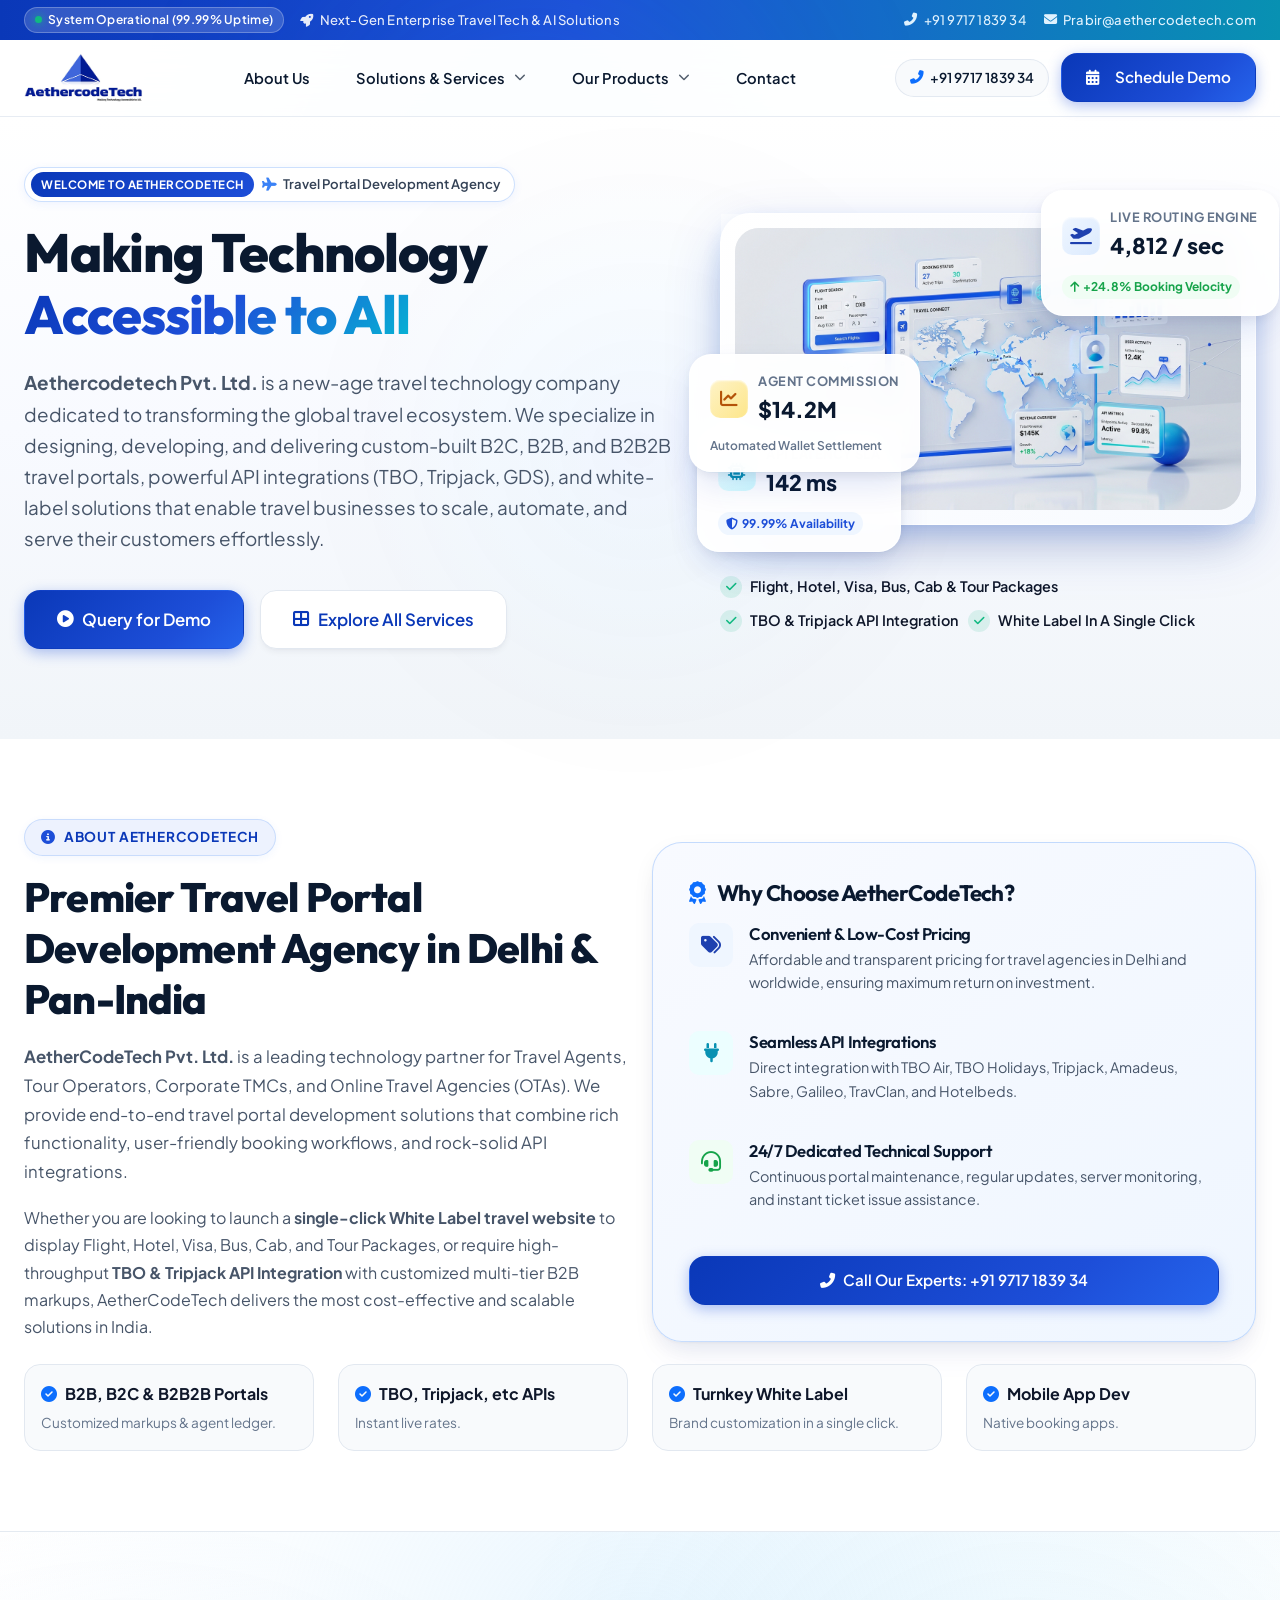
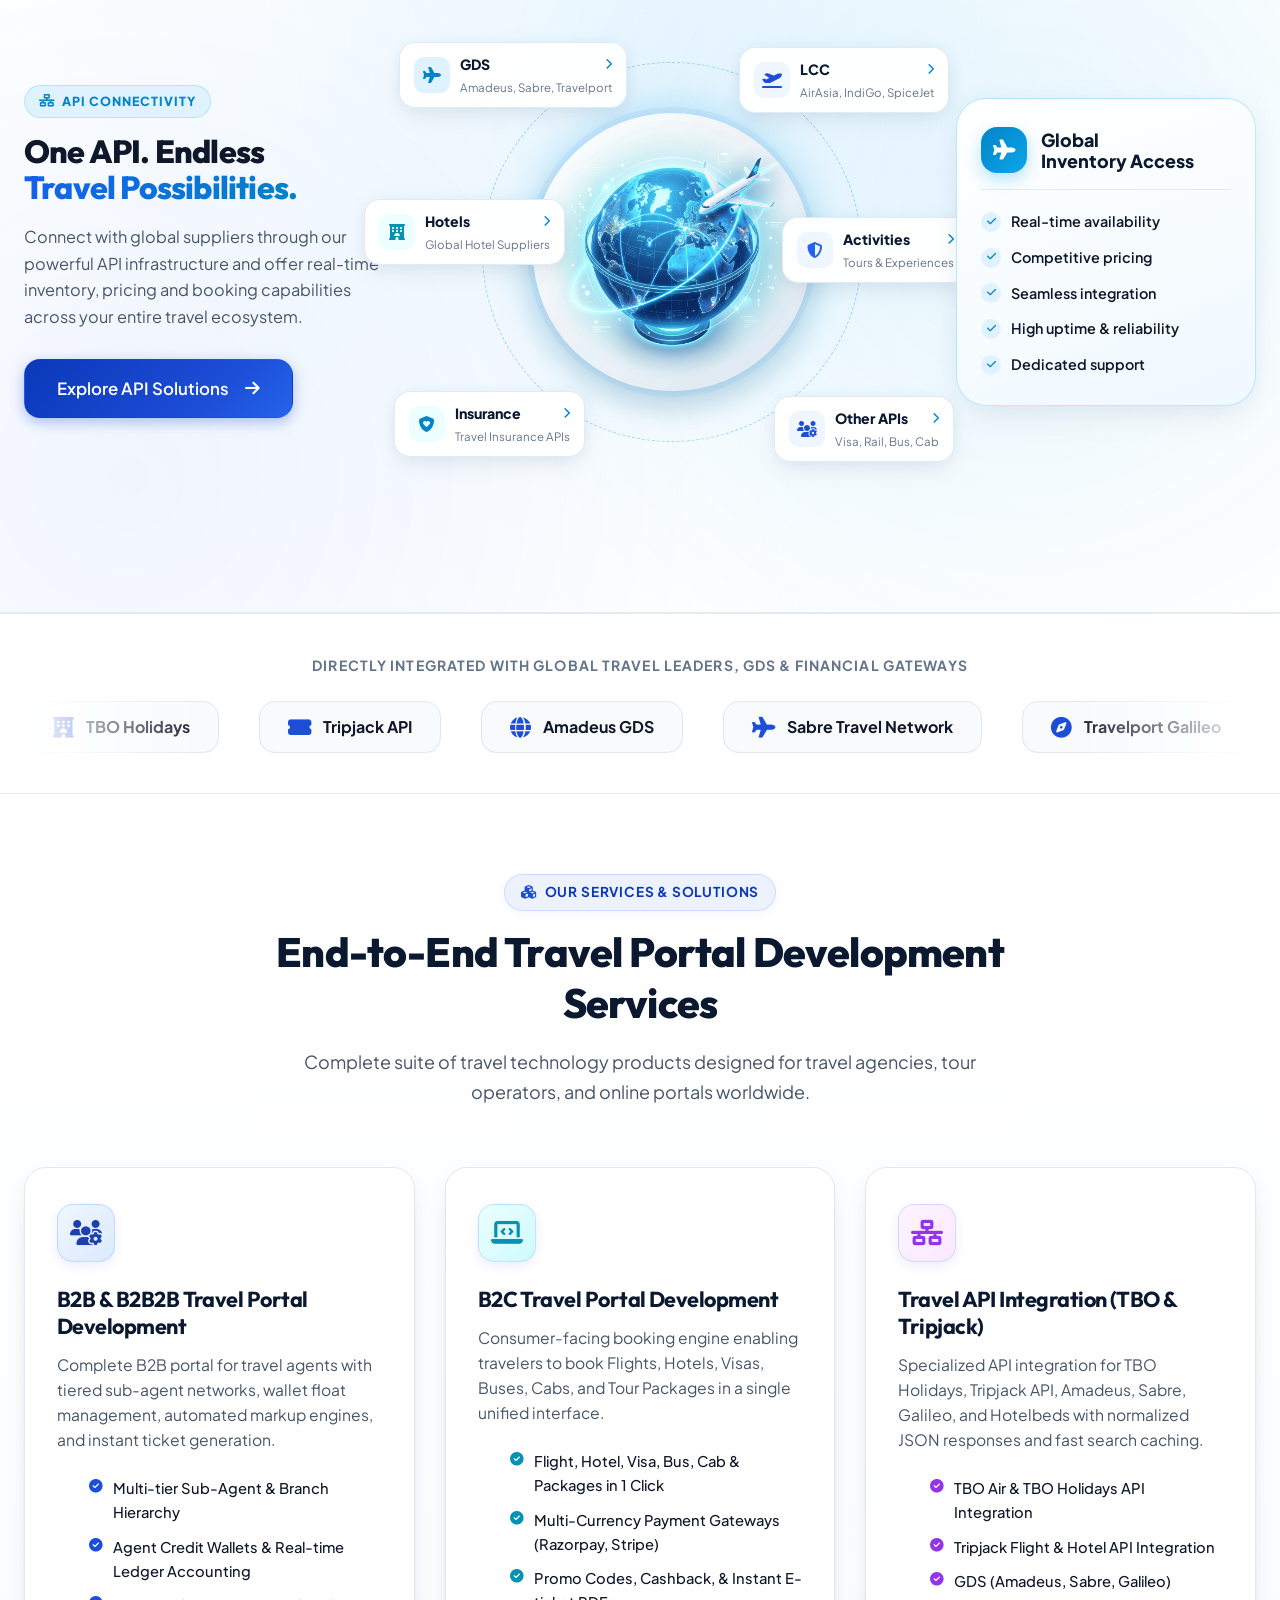
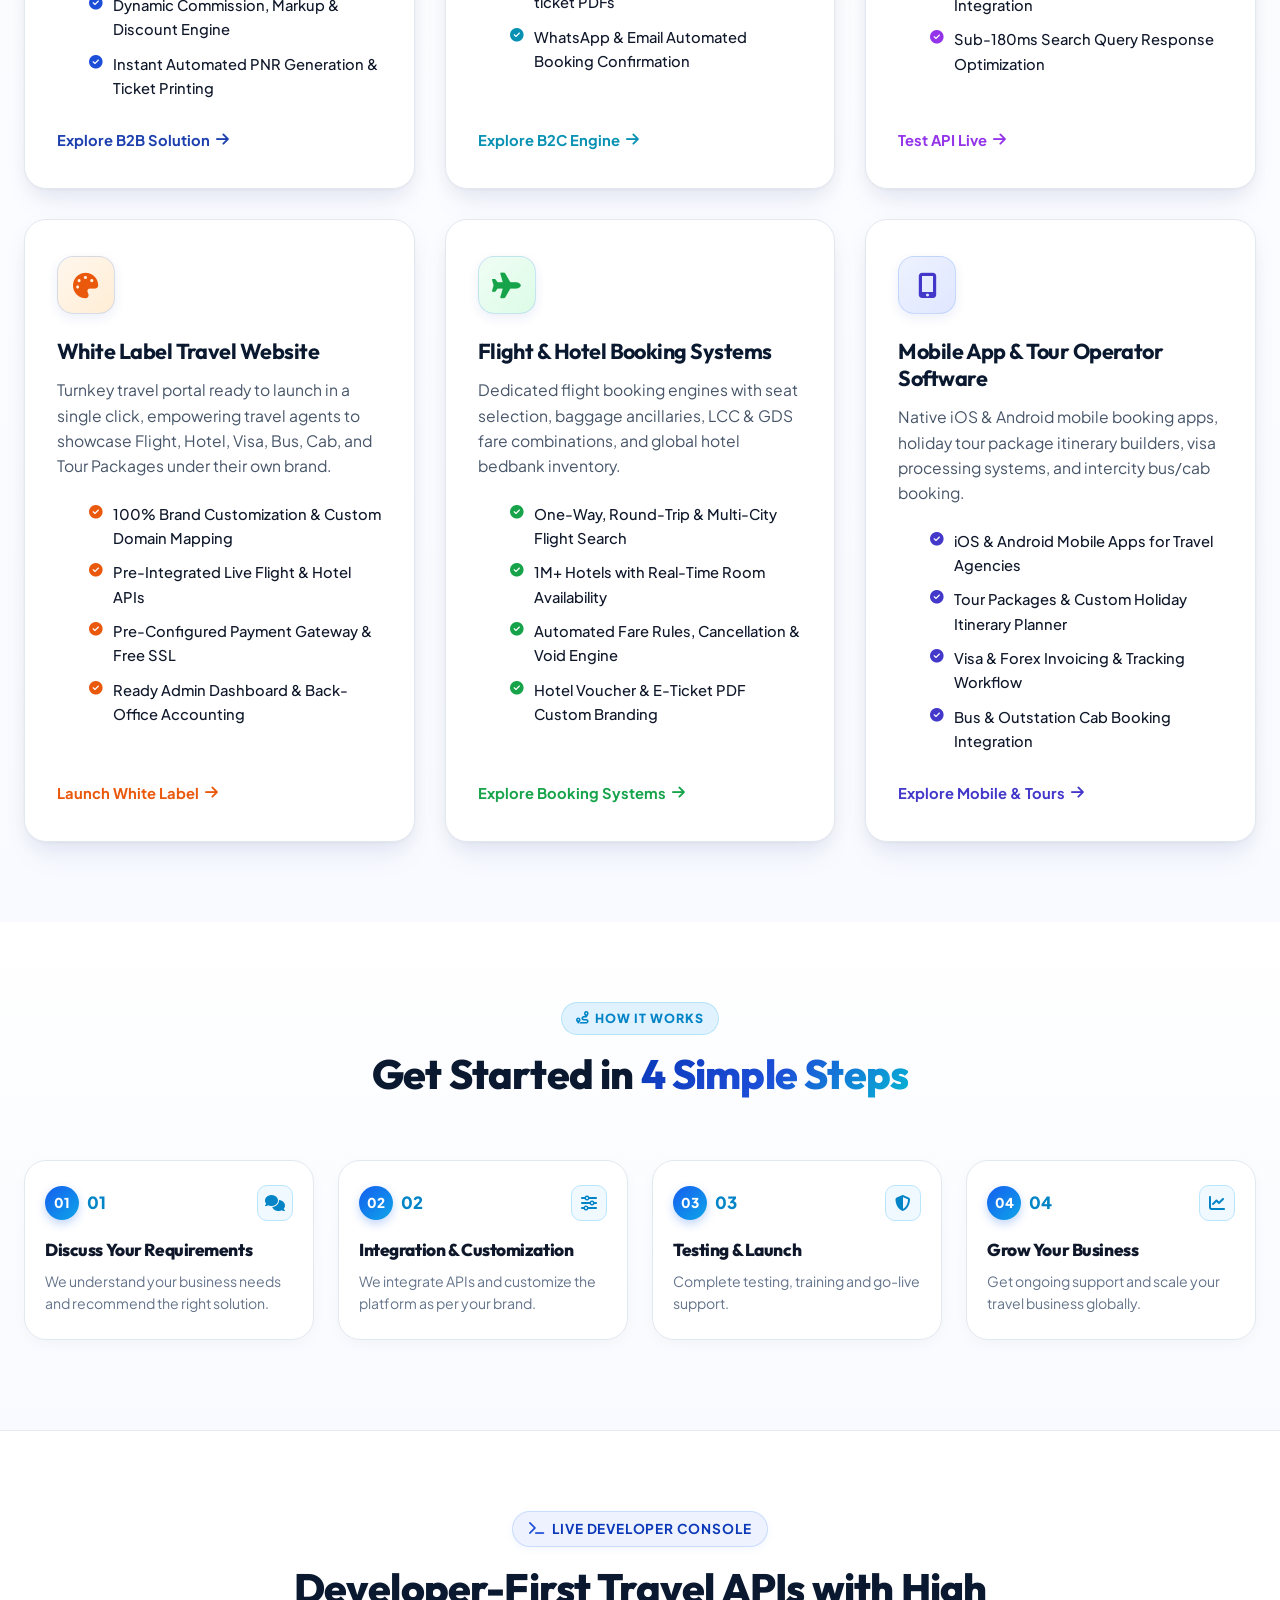
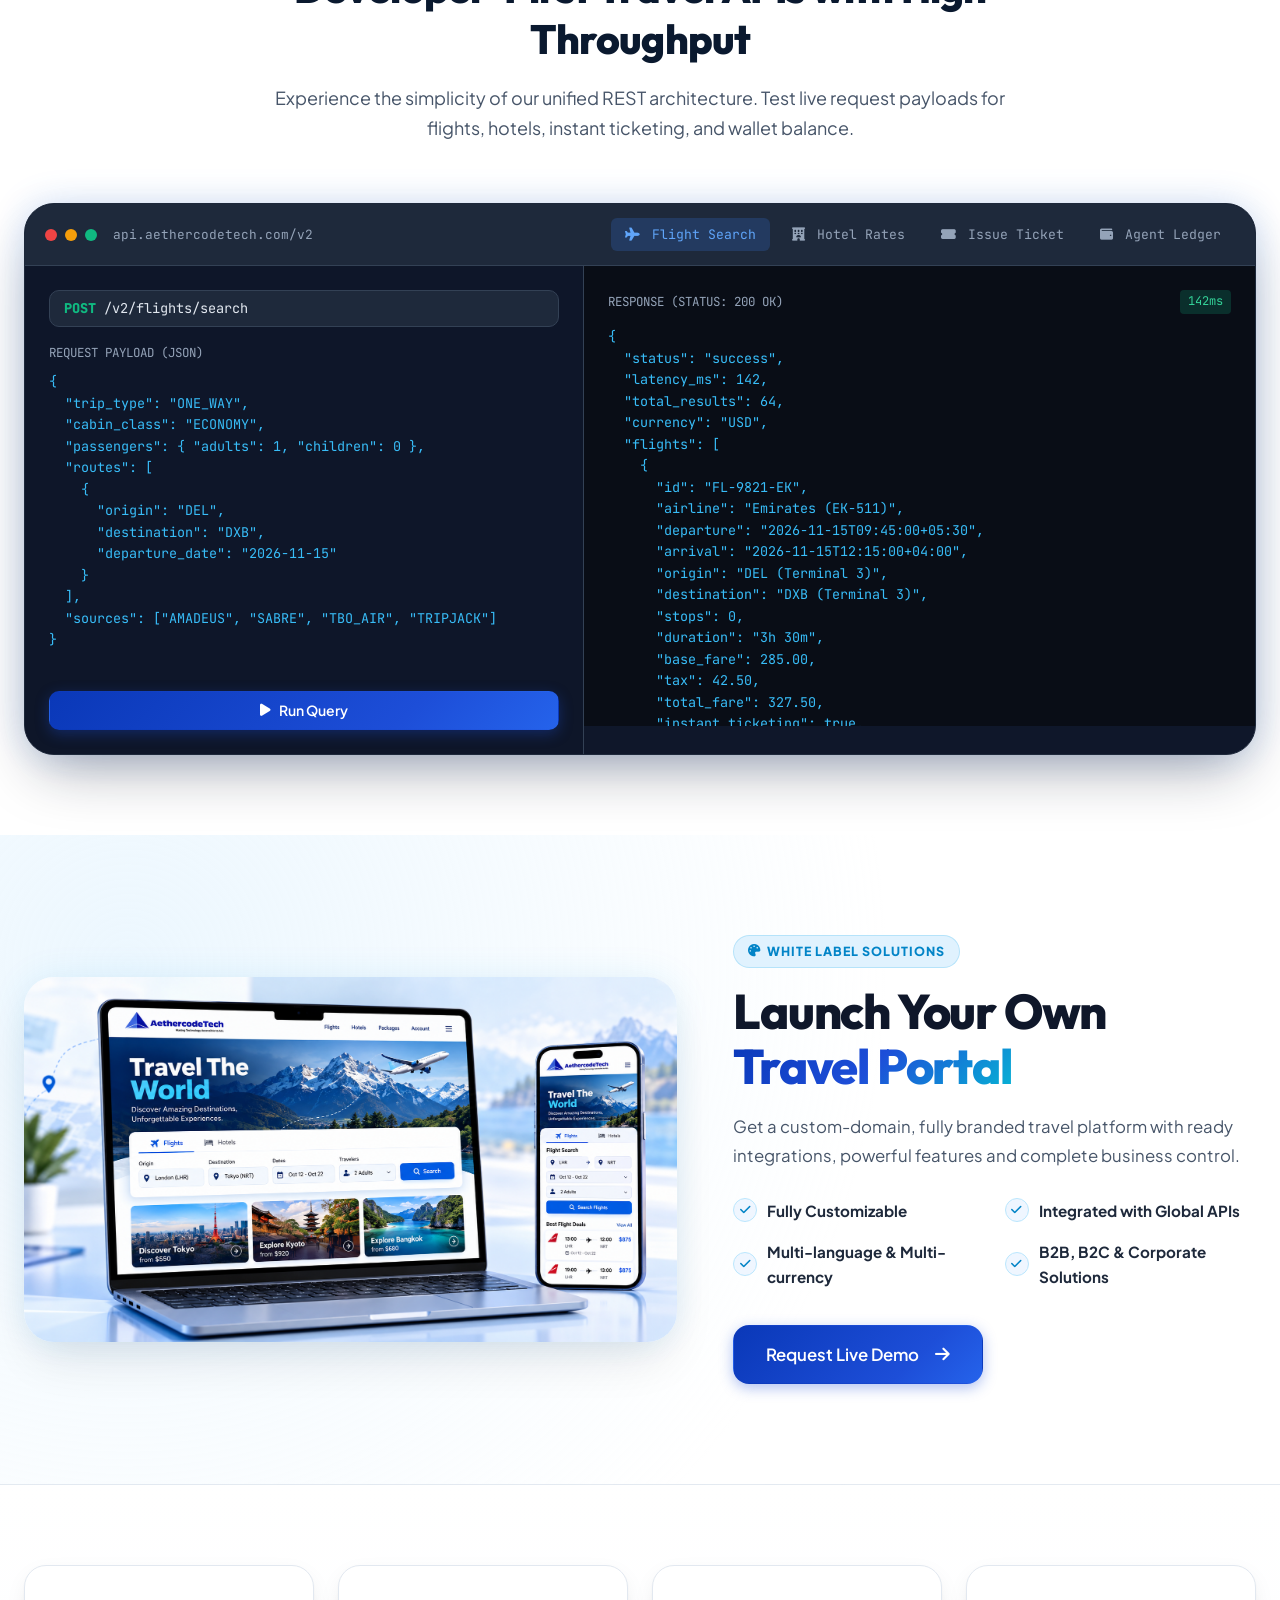
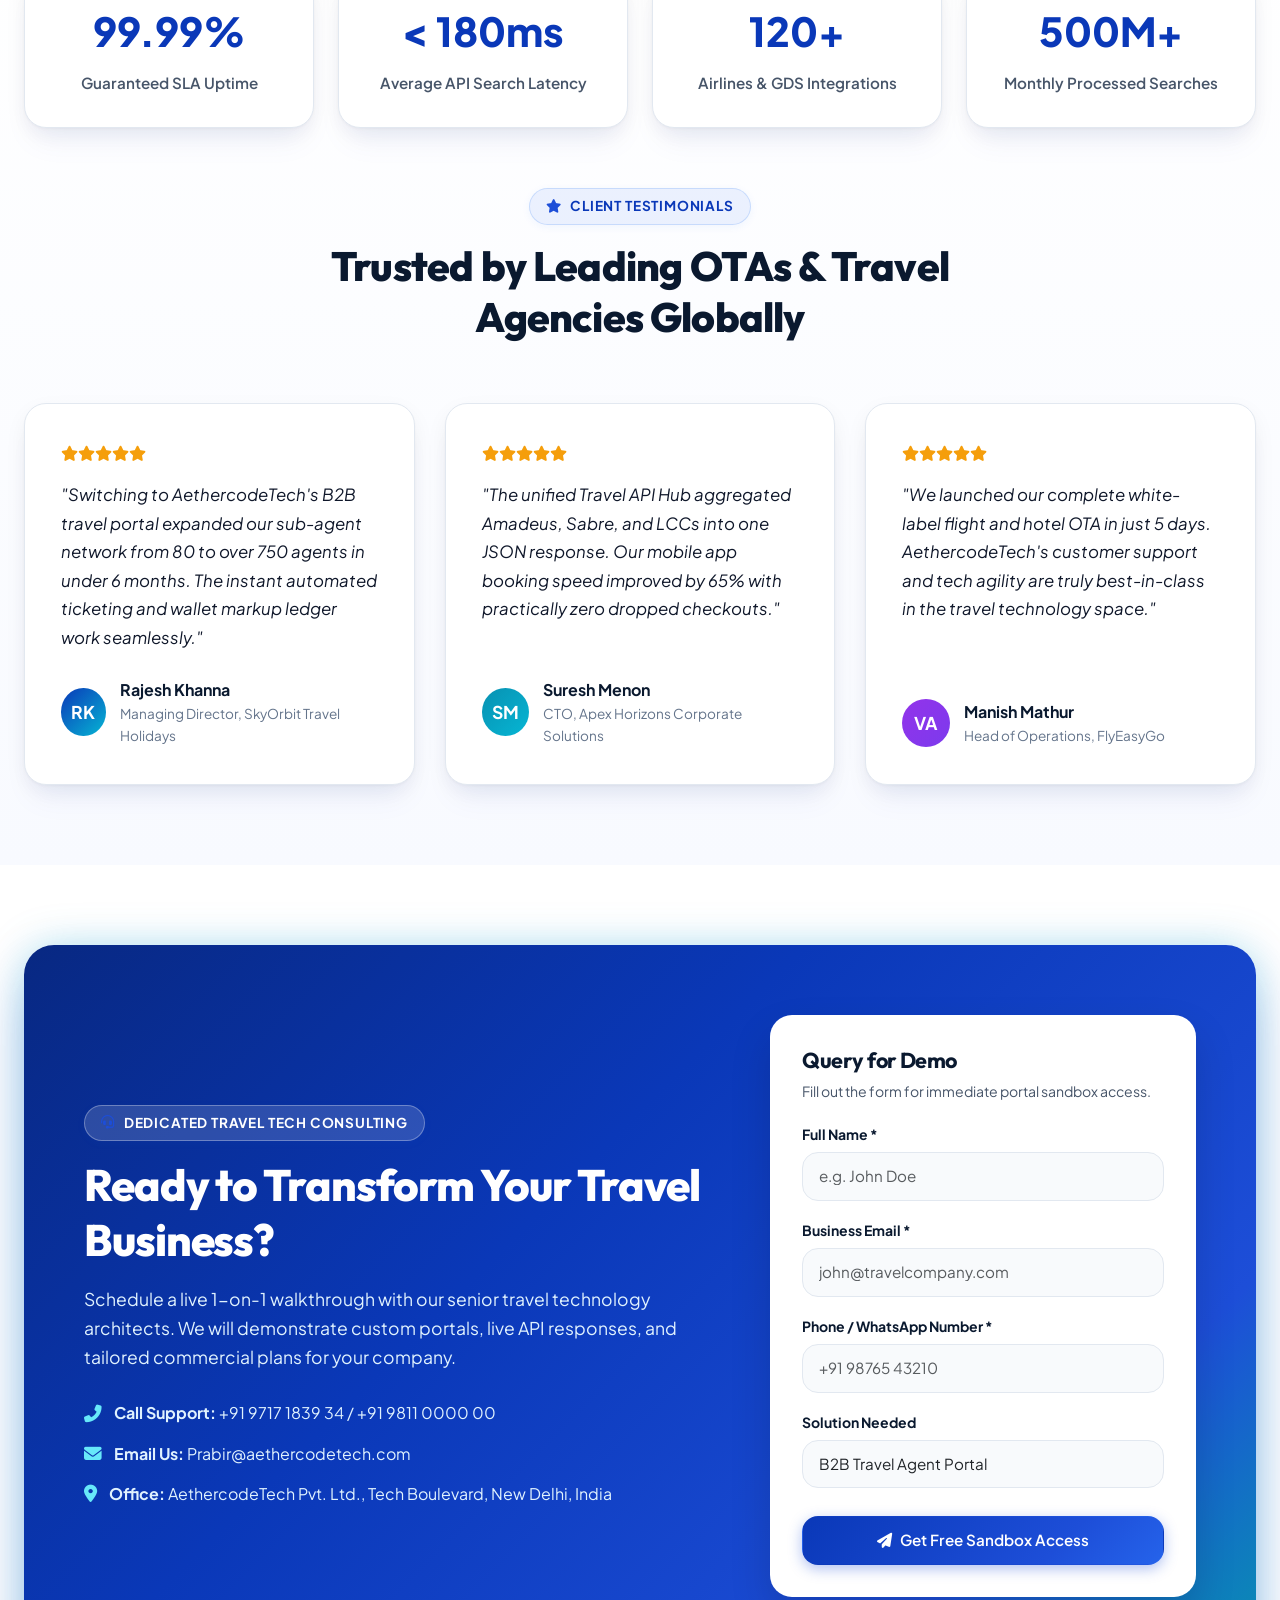
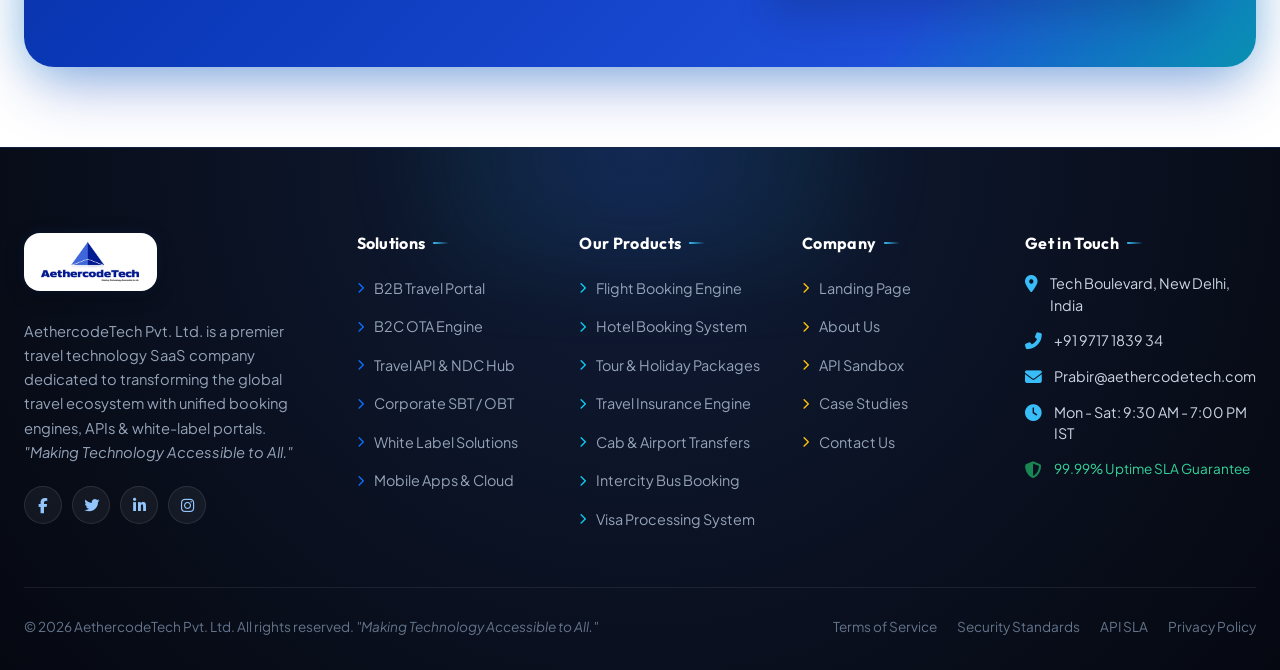
==== commit 41bb5488: "updates" ====
--- a/index.html
+++ b/index.html
@@ -66,8 +66,7 @@
       <div class="announcement-inner">
         <div class="announcement-left">
           <span class="status-badge"><span class="status-dot"></span> System Operational (99.99% Uptime)</span>
-          <span class="d-none d-md-inline" style="opacity: 0.9;"><i class="fas fa-shield-alt me-1"></i> ISO 27001 &
-            PCI-DSS Certified Travel Tech</span>
+          <span class="d-none d-md-inline" style="opacity: 0.9;"><i class="fas fa-rocket me-1"></i> Next-Gen Enterprise Travel Tech & AI Solutions</span>
         </div>
         <div class="announcement-right">
           <a href="tel:+919717183934" class="announcement-link"><i class="fas fa-phone-alt"></i> +91 9717 1839 34</a>
@@ -1304,8 +1303,8 @@
             <div class="testimonial-author-wrapper">
               <div class="author-avatar" style="background: linear-gradient(135deg, #9333ea, #7c3aed);">VA</div>
               <div>
-                <div class="author-name">Vikram Anand</div>
-                <div class="author-role">Founder & CEO, GlobalVoyage Online</div>
+                <div class="author-name">Manish Mathur</div>
+                <div class="author-role">Head of Operations, FlyEasyGo</div>
               </div>
             </div>
           </div>
@@ -1504,11 +1503,9 @@
           <ul class="footer-link-list">
             <li class="footer-link-item"><a href="landing.html"><i class="fas fa-chevron-right text-warning me-1" style="font-size: 0.7rem;"></i> Landing Page</a></li>
             <li class="footer-link-item"><a href="about.html"><i class="fas fa-chevron-right text-warning me-1" style="font-size: 0.7rem;"></i> About Us</a></li>
-            <li class="footer-link-item"><a href="about.html#architecture"><i class="fas fa-chevron-right text-warning me-1" style="font-size: 0.7rem;"></i> Cloud Architecture</a></li>
             <li class="footer-link-item"><a href="#api-sandbox"><i class="fas fa-chevron-right text-warning me-1" style="font-size: 0.7rem;"></i> API Sandbox</a></li>
             <li class="footer-link-item"><a href="#testimonials"><i class="fas fa-chevron-right text-warning me-1" style="font-size: 0.7rem;"></i> Case Studies</a></li>
             <li class="footer-link-item"><a href="contact.html"><i class="fas fa-chevron-right text-warning me-1" style="font-size: 0.7rem;"></i> Contact Us</a></li>
-            <li class="footer-link-item"><a href="about.html"><i class="fas fa-chevron-right text-warning me-1" style="font-size: 0.7rem;"></i> Security & Compliance</a></li>
           </ul>
         </div>
 
--- a/assets/css/theme.css
+++ b/assets/css/theme.css
@@ -92,6 +92,8 @@
   scroll-behavior: smooth;
   -webkit-font-smoothing: antialiased;
   -moz-osx-font-smoothing: grayscale;
+  overflow-x: hidden;
+  width: 100%;
 }
 
 body {
@@ -100,12 +102,18 @@
   color: var(--text-main);
   line-height: 1.65;
   overflow-x: hidden;
+  width: 100%;
   position: relative;
   background-image: 
     radial-gradient(at 15% 15%, rgba(59, 130, 246, 0.04) 0px, transparent 50%),
     radial-gradient(at 85% 20%, rgba(6, 182, 212, 0.04) 0px, transparent 50%),
     radial-gradient(at 50% 80%, rgba(10, 56, 184, 0.03) 0px, transparent 60%);
   background-attachment: fixed;
+}
+
+img {
+  max-width: 100%;
+  height: auto;
 }
 
 h1, h2, h3, h4, h5, h6,
--- a/assets/css/components.css
+++ b/assets/css/components.css
@@ -988,13 +988,13 @@
 
 .cards-grid-3 {
   display: grid;
-  grid-template-columns: repeat(auto-fit, minmax(350px, 1fr));
+  grid-template-columns: repeat(auto-fit, minmax(min(100%, 320px), 1fr));
   gap: 30px;
 }
 
 .cards-grid-2 {
   display: grid;
-  grid-template-columns: repeat(2, 1fr);
+  grid-template-columns: repeat(auto-fit, minmax(min(100%, 340px), 1fr));
   gap: 32px;
 }
 
@@ -1922,35 +1922,165 @@
   }
 }
 
+@media (max-width: 991px) {
+  .nav-links {
+    display: none !important;
+  }
+
+  .mobile-nav-toggle {
+    display: flex !important;
+  }
+
+  .navbar-container {
+    height: 68px;
+  }
+
+  .site-header {
+    height: auto;
+  }
+
+  .mobile-drawer {
+    top: 68px;
+    max-height: calc(100vh - 68px);
+  }
+
+  .brand-logo-img {
+    height: 42px;
+  }
+
+  .hero-grid {
+    grid-template-columns: 1fr;
+    gap: 40px;
+    text-align: center;
+  }
+
+  .hero-content {
+    max-width: 100%;
+    margin: 0 auto;
+  }
+
+  .hero-pill-badge {
+    margin-left: auto;
+    margin-right: auto;
+  }
+
+  .hero-subtitle {
+    margin-left: auto;
+    margin-right: auto;
+    max-width: 700px;
+  }
+
+  .hero-cta-group {
+    justify-content: center;
+  }
+
+  .hero-features-list {
+    justify-content: center;
+  }
+
+  .hero-visual-wrapper {
+    max-width: 600px;
+    margin: 0 auto;
+    padding-top: 10px;
+  }
+
+  .trust-metric-grid {
+    grid-template-columns: repeat(2, 1fr);
+    gap: 16px;
+  }
+
+  .cta-banner-grid {
+    grid-template-columns: 1fr;
+    gap: 36px;
+  }
+}
+
 @media (max-width: 768px) {
-
-  .nav-links,
   .top-announcement-bar {
     display: none !important;
   }
 
-  .mobile-nav-toggle {
-    display: flex !important;
+  .section-spacing {
+    padding: 56px 0;
+  }
+
+  .hero-section {
+    padding: 36px 0 60px 0;
+  }
+
+  .hero-title {
+    font-size: clamp(2.1rem, 7vw, 2.7rem);
+    line-height: 1.2;
+  }
+
+  .hero-subtitle {
+    font-size: 1.02rem;
+    line-height: 1.6;
+    margin-bottom: 26px;
   }
 
   .cards-grid-3 {
     grid-template-columns: 1fr;
+    gap: 20px;
+  }
+
+  .saas-feature-card {
+    padding: 28px 22px;
   }
 
   .trust-metric-grid {
     grid-template-columns: 1fr;
+    gap: 14px;
+    margin-bottom: 40px;
+  }
+
+  .trust-metric-card {
+    padding: 24px 18px;
+  }
+
+  .trust-num {
+    font-size: 2.1rem;
   }
 
   .footer-grid {
     grid-template-columns: 1fr;
+    gap: 32px;
+    margin-bottom: 36px;
+  }
+
+  .footer-bottom {
+    flex-direction: column;
+    align-items: center;
+    text-align: center;
+    gap: 14px;
+  }
+
+  .footer-bottom-legal-links {
+    flex-wrap: wrap;
+    justify-content: center;
+    gap: 14px;
   }
 
   .floating-card {
-    display: none;
+    display: none !important;
   }
 
   .cta-banner-section {
-    padding: 40px 20px;
+    padding: 38px 20px;
+    border-radius: var(--radius-lg);
+  }
+
+  .cta-banner-title {
+    font-size: 1.85rem;
+    line-height: 1.25;
+  }
+
+  .cta-banner-p {
+    font-size: 0.98rem;
+  }
+
+  .cta-form-card {
+    padding: 24px 18px;
   }
 
   /* API Terminal Card Mobile Optimization */
@@ -1977,16 +2107,16 @@
   }
 
   .term-tab-btn {
-    padding: 6px 10px;
+    padding: 6px 12px;
     font-size: 0.78rem;
   }
 
   .terminal-left {
-    padding: 16px 14px;
+    padding: 18px 14px;
   }
 
   .terminal-right {
-    padding: 16px 14px;
+    padding: 18px 14px;
     max-height: 340px;
   }
 
@@ -2001,7 +2131,72 @@
   }
 }
 
+@media (max-width: 576px) {
+  .hero-pill-badge {
+    display: flex;
+    flex-direction: column;
+    align-items: center;
+    text-align: center;
+    gap: 6px;
+    padding: 8px 14px;
+    border-radius: var(--radius-md);
+  }
+
+  .hero-cta-group {
+    flex-direction: column;
+    width: 100%;
+    gap: 12px;
+  }
+
+  .hero-cta-group .btn {
+    width: 100%;
+    justify-content: center;
+    padding: 14px 20px;
+  }
+
+  .hero-features-list {
+    flex-direction: column;
+    align-items: center;
+    gap: 8px;
+    text-align: center;
+  }
+
+  .hero-feature-item {
+    font-size: 0.84rem;
+  }
+
+  .section-tag {
+    font-size: 0.76rem;
+    padding: 4px 12px;
+  }
+
+  .section-title {
+    font-size: 1.7rem !important;
+  }
+
+  .section-description {
+    font-size: 0.95rem;
+  }
+
+  .partner-card {
+    padding: 8px 18px;
+    font-size: 0.88rem;
+  }
+
+  .marquee-track {
+    gap: 20px;
+  }
+
+  .modal-dialog-box form div[style*="grid-template-columns"] {
+    grid-template-columns: 1fr !important;
+  }
+}
+
 @media (max-width: 480px) {
+  .container {
+    padding: 0 16px;
+  }
+
   .terminal-tabs {
     gap: 5px;
   }
@@ -2014,6 +2209,10 @@
   .code-pre {
     font-size: 0.72rem;
   }
+
+  .cta-banner-section {
+    padding: 30px 14px;
+  }
 }
 
 /* ==========================================================================
@@ -2023,58 +2222,163 @@
 /* Page Hero Banner */
 .page-hero-section {
   position: relative;
-  padding: 80px 0 60px 0;
-  background: linear-gradient(180deg, #f0f7ff 0%, #ffffff 100%);
-  border-bottom: 1px solid var(--border-subtle);
+  padding: 84px 0 60px 0;
+  background: radial-gradient(130% 100% at 50% 0%, rgba(37, 99, 235, 0.09) 0%, rgba(240, 247, 255, 0.6) 45%, #ffffff 100%);
+  border-bottom: 1px solid rgba(226, 232, 240, 0.85);
   overflow: hidden;
 }
 
+.page-hero-section::before {
+  content: '';
+  position: absolute;
+  top: -60px;
+  left: 50%;
+  transform: translateX(-50%);
+  width: 950px;
+  height: 380px;
+  background: radial-gradient(circle, rgba(59, 130, 246, 0.12) 0%, rgba(6, 182, 212, 0.05) 50%, transparent 70%);
+  pointer-events: none;
+  z-index: 0;
+}
+
 .page-hero-content {
+  position: relative;
+  z-index: 1;
   text-align: center;
-  max-width: 860px;
+  max-width: 900px;
   margin: 0 auto;
 }
 
+/* Modern Glassmorphic Breadcrumb Capsule */
 .page-breadcrumb {
   display: inline-flex;
   align-items: center;
-  gap: 8px;
-  background: rgba(255, 255, 255, 0.85);
-  border: 1px solid var(--border-light);
-  padding: 6px 16px;
+  gap: 6px;
+  background: rgba(255, 255, 255, 0.92);
+  backdrop-filter: blur(14px);
+  -webkit-backdrop-filter: blur(14px);
+  border: 1px solid rgba(203, 213, 225, 0.85);
+  padding: 5px 16px 5px 10px;
   border-radius: var(--radius-full);
-  font-size: 0.85rem;
-  color: var(--text-muted);
+  font-size: 0.82rem;
+  font-weight: 500;
+  color: #64748b;
   margin-bottom: 20px;
-  box-shadow: var(--shadow-xs);
+  box-shadow: 0 2px 14px -2px rgba(15, 23, 42, 0.06), 0 0 0 1px rgba(255, 255, 255, 0.8) inset;
+  transition: all 0.25s ease;
+}
+
+.page-breadcrumb:hover {
+  border-color: rgba(59, 130, 246, 0.45);
+  box-shadow: 0 4px 20px -2px rgba(37, 99, 235, 0.14), 0 0 0 1px rgba(255, 255, 255, 0.9) inset;
+  transform: translateY(-1px);
 }
 
 .page-breadcrumb a {
+  display: inline-flex;
+  align-items: center;
+  gap: 6px;
   color: var(--primary-700);
   text-decoration: none;
   font-weight: 600;
-  transition: var(--transition-fast);
+  padding: 3px 8px;
+  border-radius: 6px;
+  transition: all 0.2s ease;
 }
 
 .page-breadcrumb a:hover {
-  color: var(--primary-800);
-  text-decoration: underline;
+  color: var(--primary-900);
+  background: rgba(37, 99, 235, 0.08);
+  text-decoration: none;
+}
+
+.page-breadcrumb a i {
+  font-size: 0.78rem;
+  color: var(--primary-600);
+}
+
+.breadcrumb-separator {
+  display: inline-flex;
+  align-items: center;
+  font-size: 0.65rem;
+  color: #94a3b8;
+  margin: 0 1px;
+}
+
+.breadcrumb-current {
+  display: inline-flex;
+  align-items: center;
+  gap: 6px;
+  color: #0f172a;
+  font-weight: 600;
+  padding: 2px 6px;
+}
+
+.breadcrumb-dot {
+  width: 6px;
+  height: 6px;
+  background: var(--primary-600);
+  border-radius: 50%;
+  box-shadow: 0 0 6px rgba(37, 99, 235, 0.6);
+  display: inline-block;
+}
+
+/* Modern Pill Badge above title */
+.hero-pill-badge {
+  display: inline-flex;
+  align-items: center;
+  gap: 8px;
+  background: rgba(255, 255, 255, 0.9);
+  backdrop-filter: blur(10px);
+  border: 1px solid rgba(59, 130, 246, 0.25);
+  border-radius: var(--radius-full);
+  padding: 4px 14px 4px 6px;
+  margin-bottom: 20px;
+  box-shadow: 0 2px 10px rgba(37, 99, 235, 0.07);
+}
+
+.badge-sparkle {
+  background: linear-gradient(135deg, var(--primary-800), var(--primary-600));
+  color: #ffffff;
+  font-size: 0.72rem;
+  font-weight: 700;
+  letter-spacing: 0.5px;
+  text-transform: uppercase;
+  padding: 3px 10px;
+  border-radius: var(--radius-full);
+}
+
+.badge-text {
+  font-size: 0.82rem;
+  font-weight: 600;
+  color: #334155;
+  display: inline-flex;
+  align-items: center;
+  gap: 6px;
 }
 
 .page-hero-title {
-  font-size: 3rem;
-  font-weight: 800;
-  color: var(--text-heading);
+  font-size: clamp(2.3rem, 4.2vw, 3.4rem);
+  font-weight: 850;
+  color: #0b192c;
   line-height: 1.2;
   margin-bottom: 20px;
-  letter-spacing: -0.02em;
+  letter-spacing: -0.03em;
+}
+
+.page-hero-title .text-gradient-blue {
+  background: linear-gradient(135deg, #0a38b8 0%, #2563eb 55%, #0284c7 100%);
+  -webkit-background-clip: text;
+  -webkit-text-fill-color: transparent;
+  display: inline-block;
 }
 
 .page-hero-subtitle {
-  font-size: 1.15rem;
-  color: var(--text-muted);
-  line-height: 1.7;
-  margin-bottom: 30px;
+  font-size: 1.125rem;
+  color: #475569;
+  line-height: 1.75;
+  margin: 0 auto 32px auto;
+  max-width: 800px;
 }
 
 /* Quick Page Stats Strip */
@@ -2408,7 +2712,7 @@
 /* CONTACT PAGE STYLES */
 .contact-channels-grid {
   display: grid;
-  grid-template-columns: repeat(4, 1fr);
+  grid-template-columns: repeat(3, 1fr);
   gap: 24px;
   margin-bottom: 50px;
 }
@@ -2516,7 +2820,7 @@
 
 /* FAQ Accordion */
 .faq-container {
-  max-width: 860px;
+  max-width: 1140px;
   margin: 40px auto 0 auto;
 }
 
